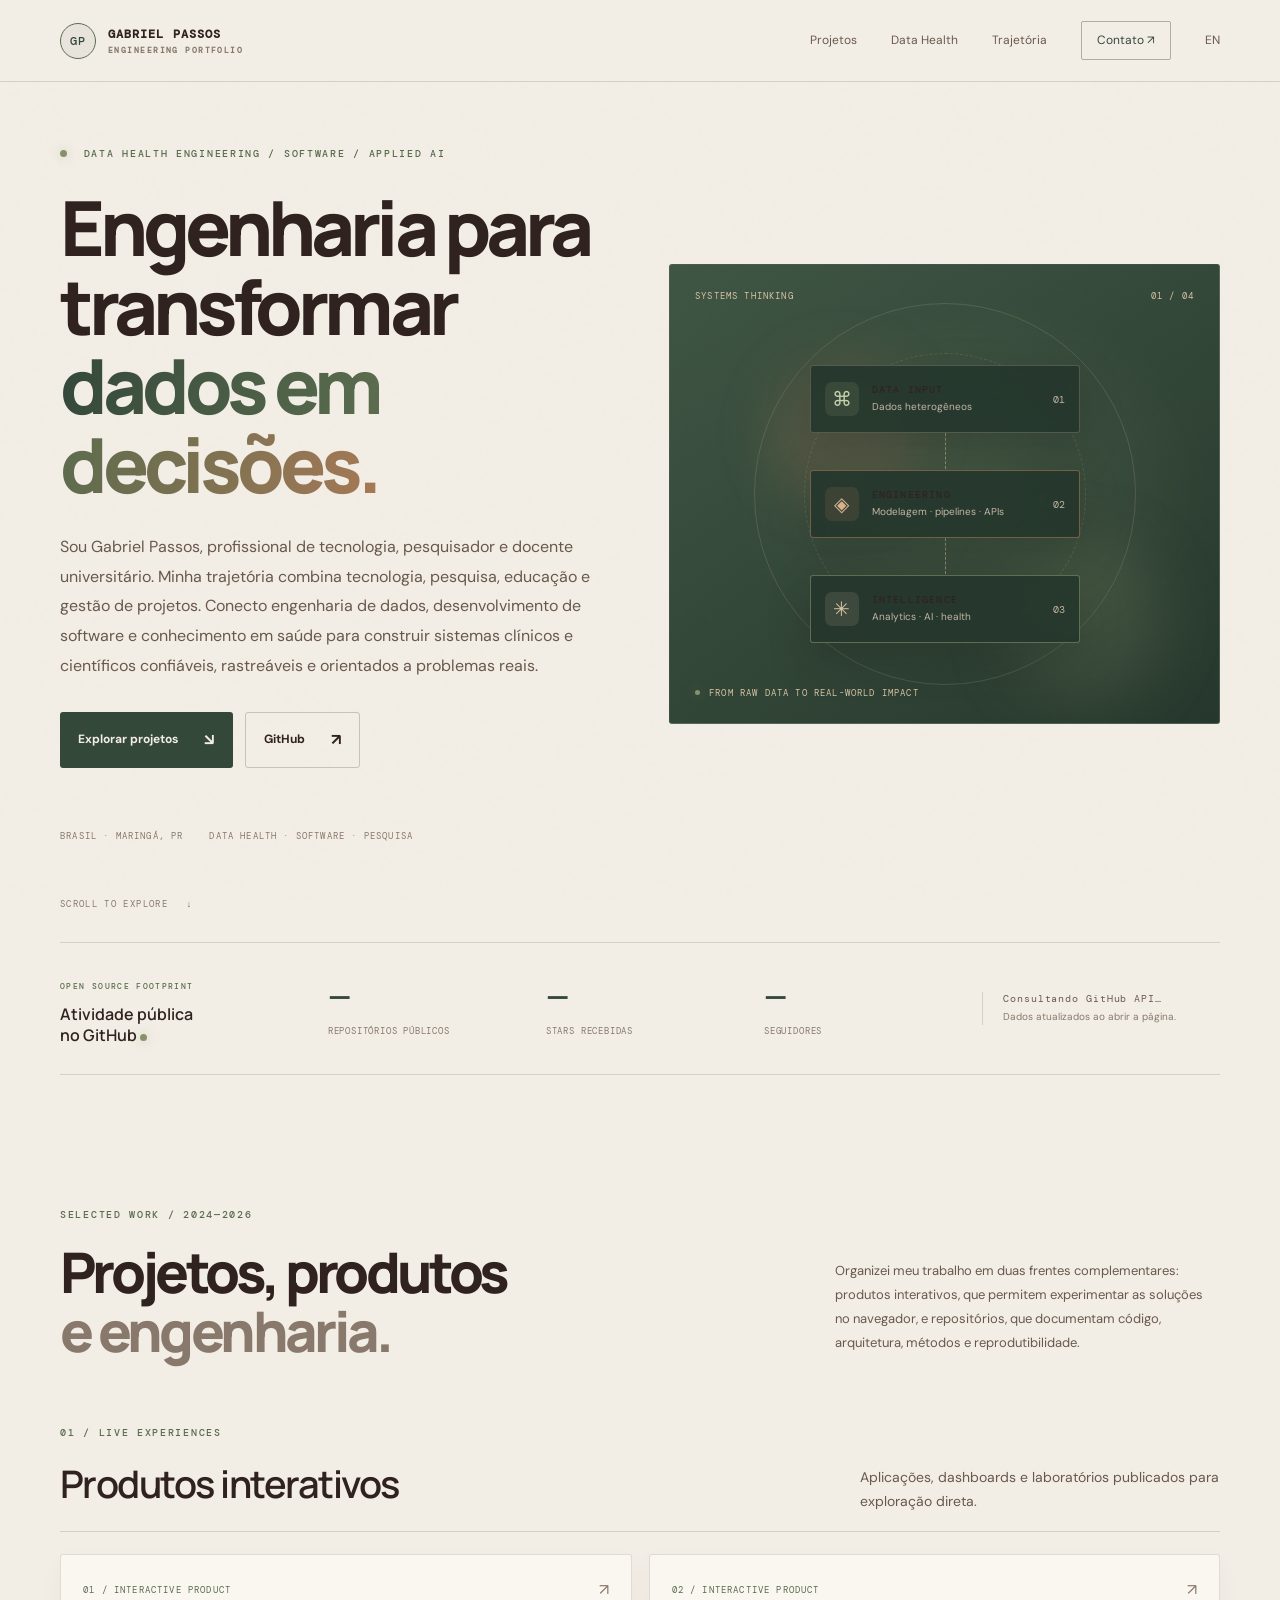
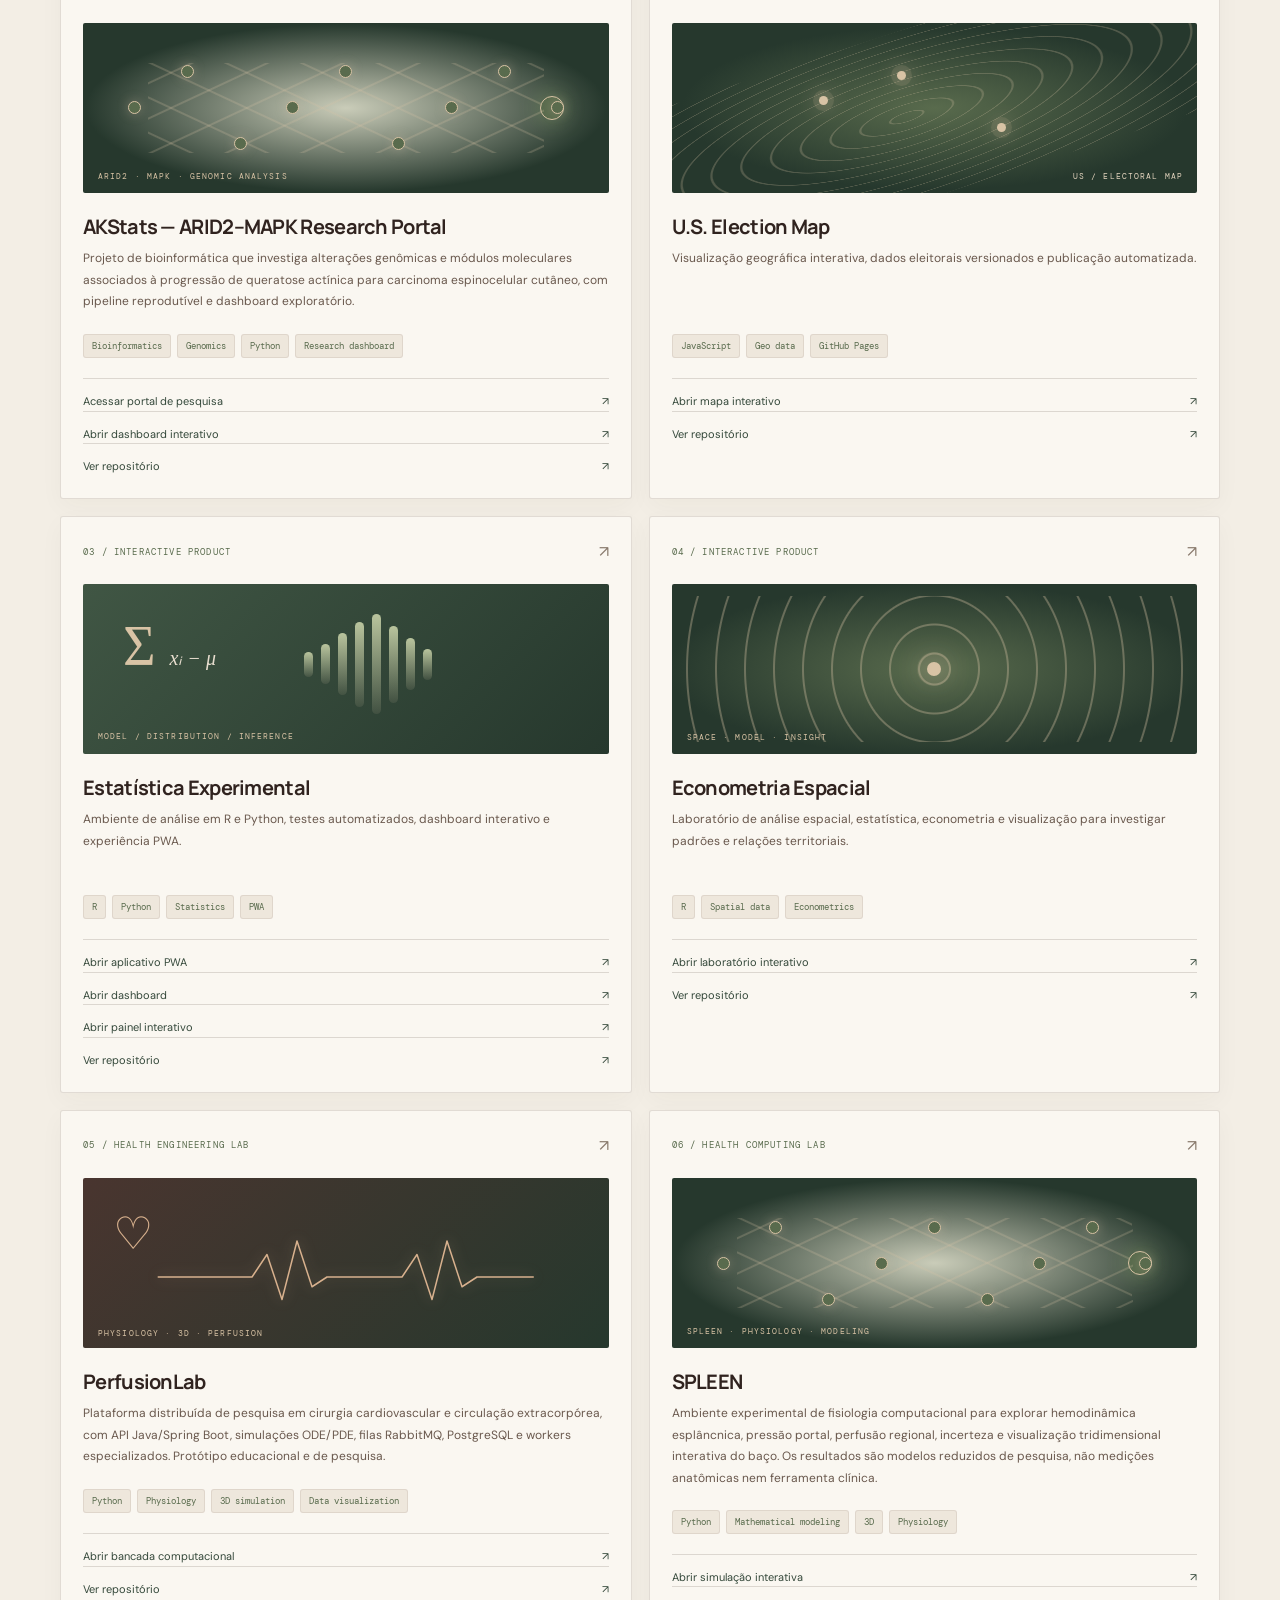
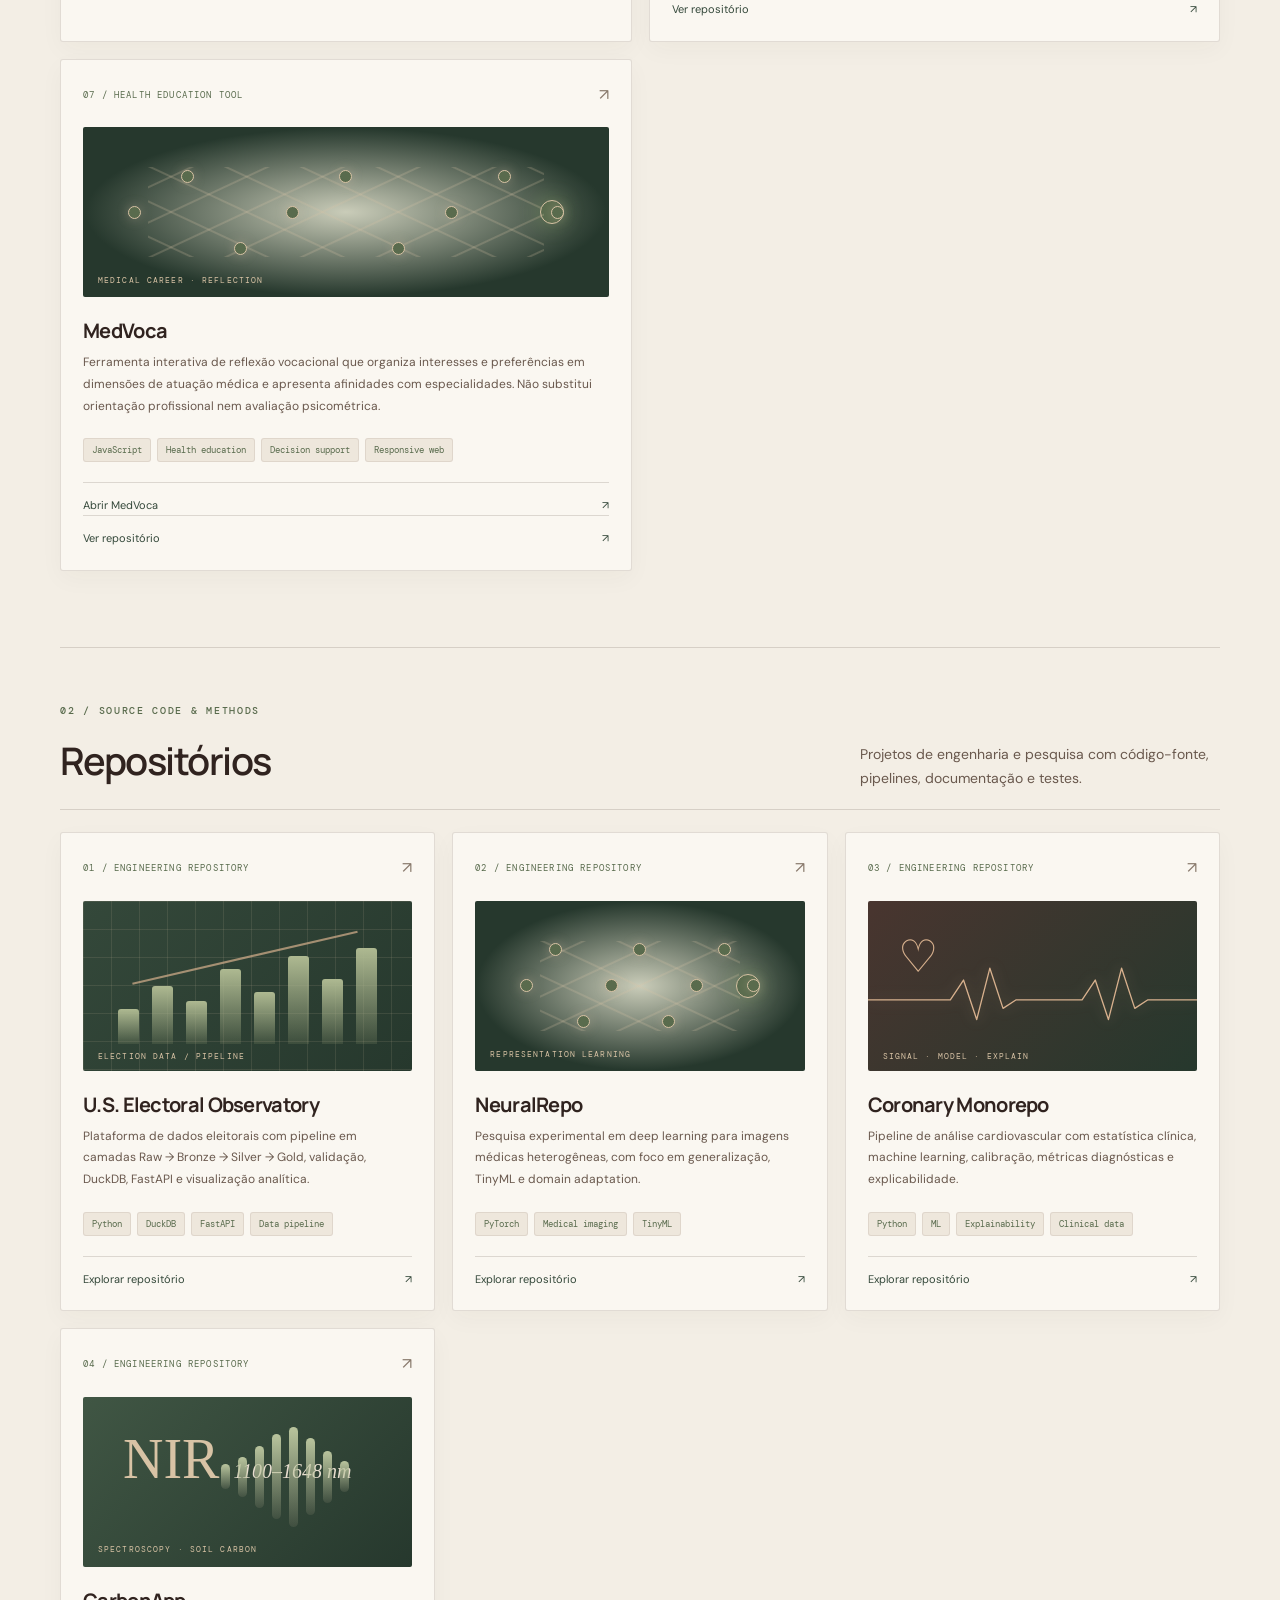
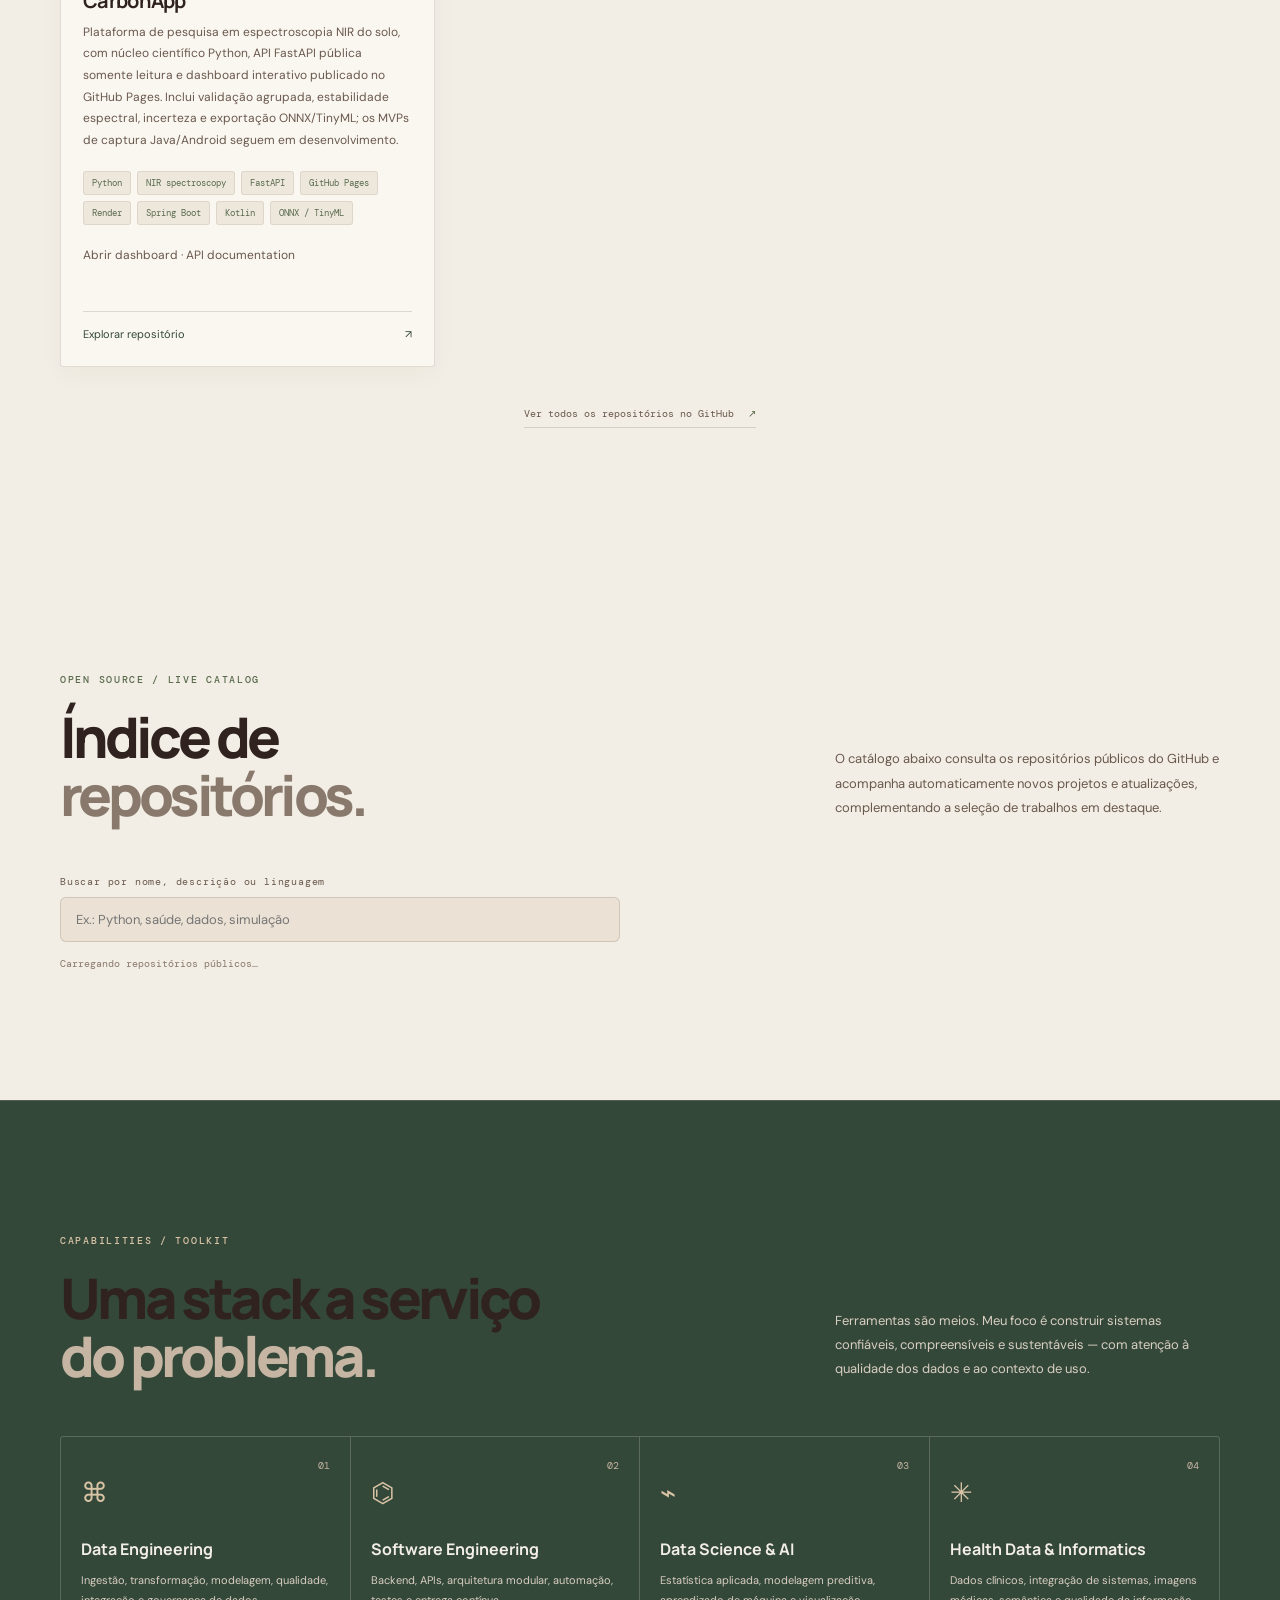
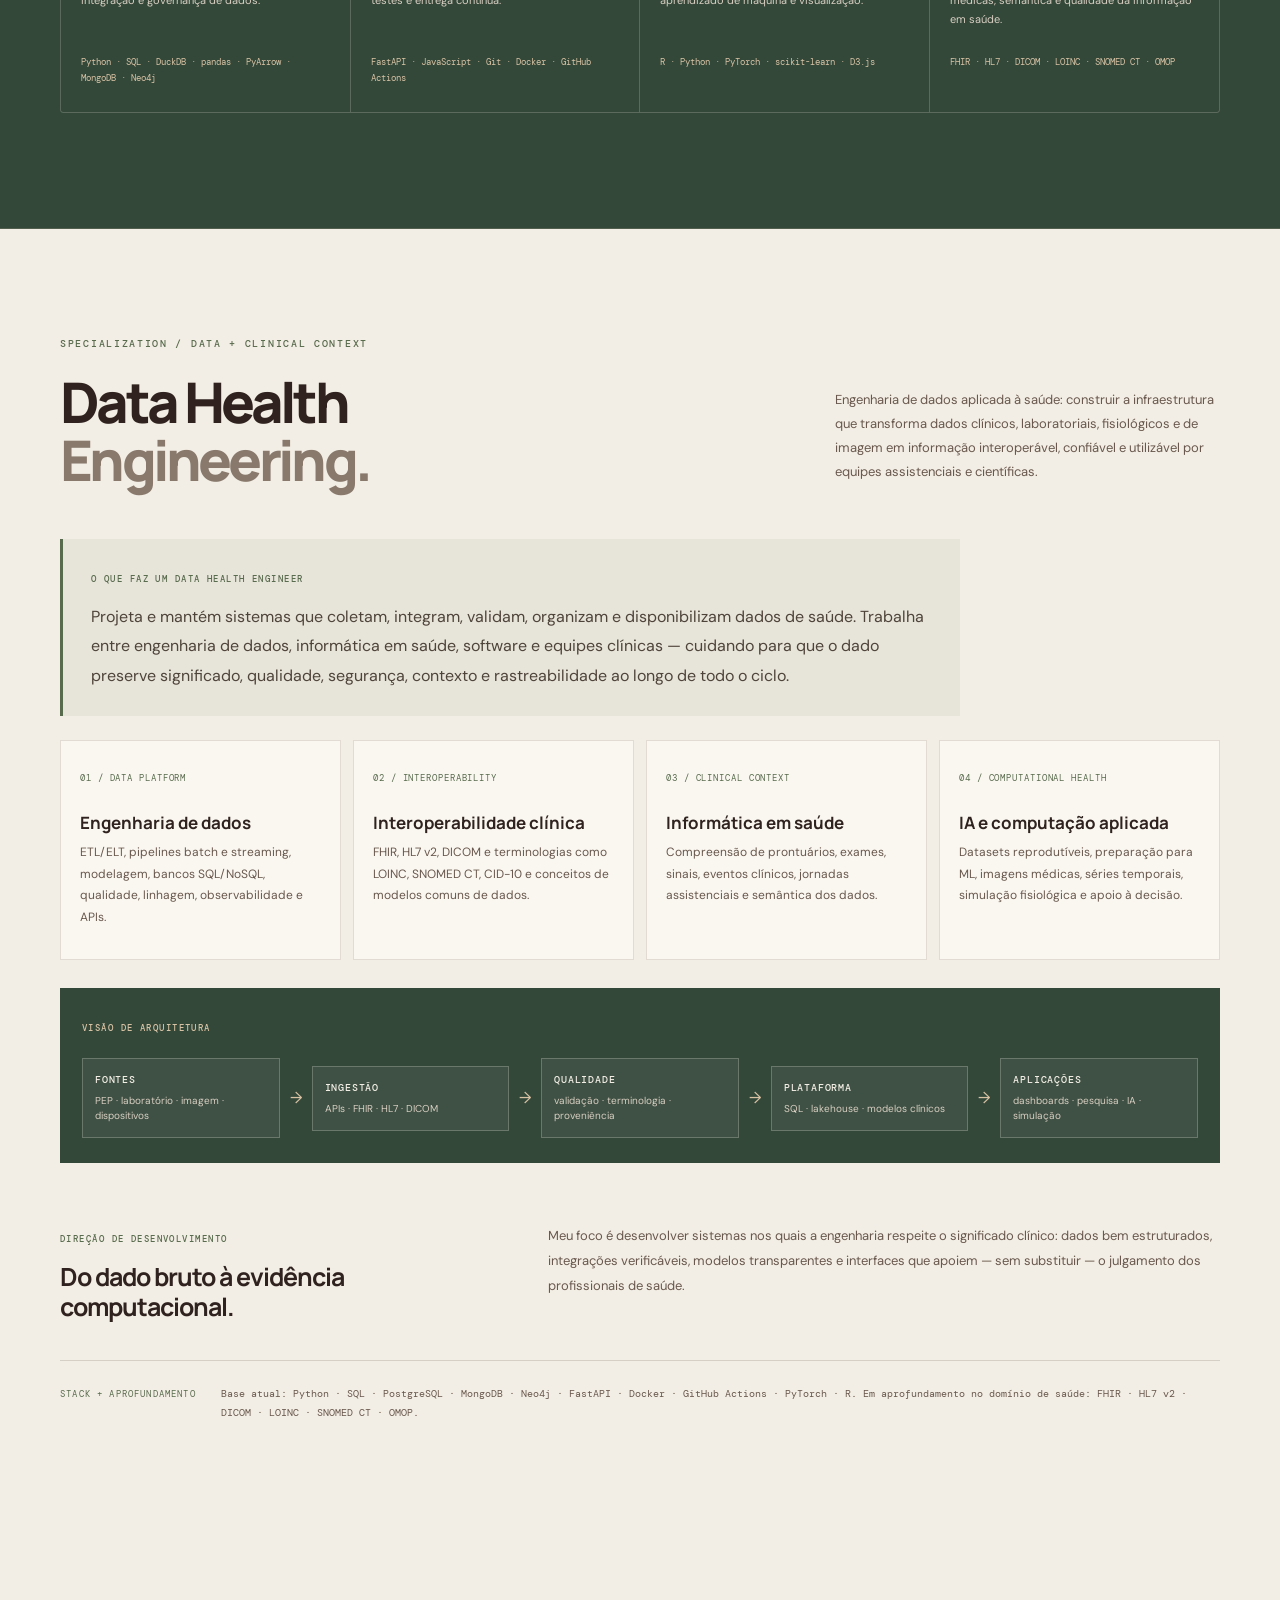
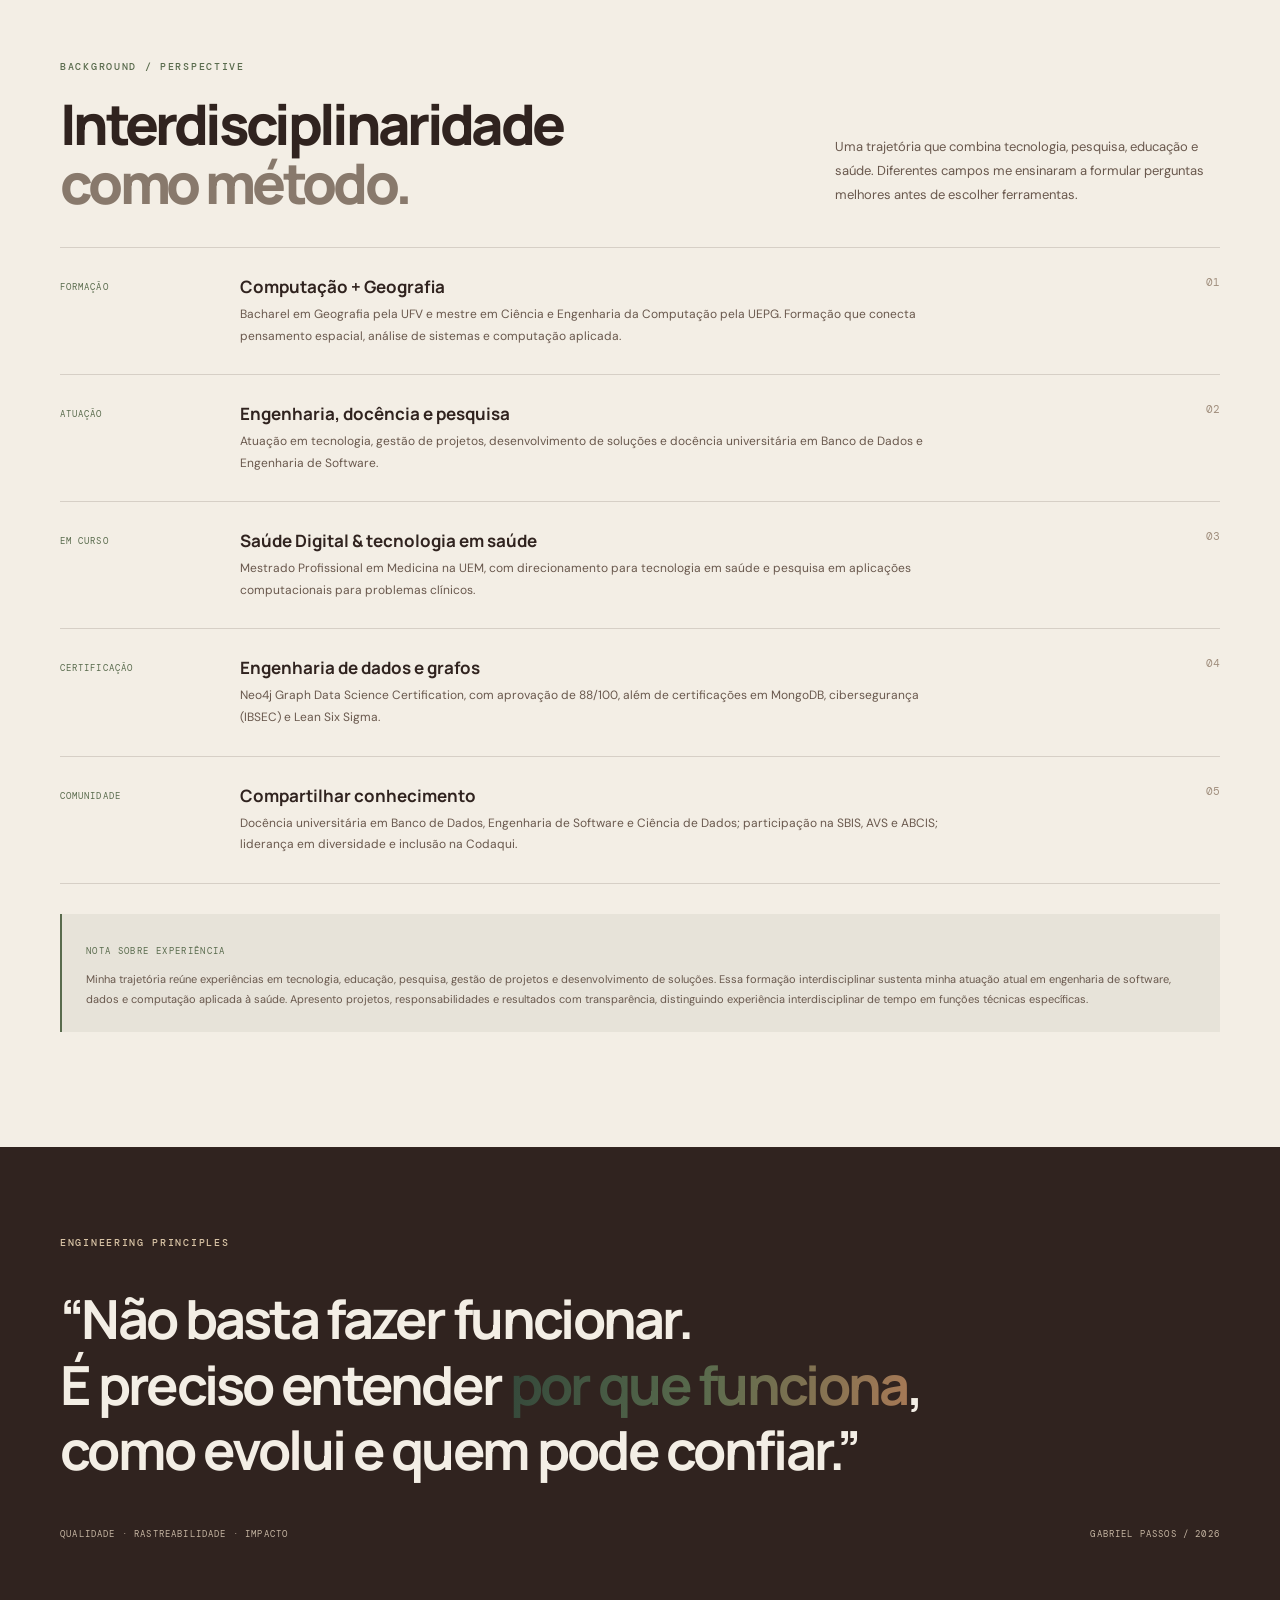
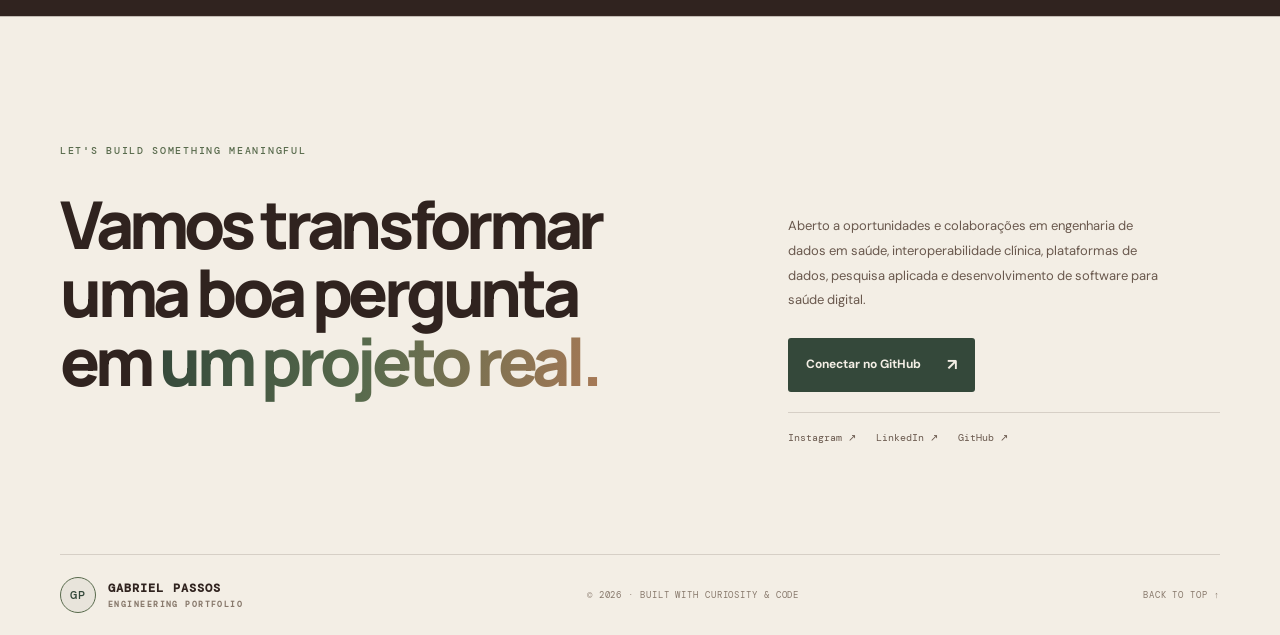
==== portfolio/index.html @ eb18fb34 "Normalize literal newline escapes in profile and portfolio" ====
<!doctype html>
<html lang="pt-BR">
<head>
  <meta charset="utf-8">
  <meta name="viewport" content="width=device-width, initial-scale=1">
  <meta name="theme-color" content="#f3eee5">
  <meta name="description" content="Gabriel Passos — Data Health Engineer. Engenharia de dados, software e computação aplicada à saúde.">
  <meta property="og:title" content="Gabriel Passos — Data Health Engineer">
  <meta property="og:description" content="Engenharia de dados clínicos, interoperabilidade, software e computação aplicada à saúde.">
  <meta property="og:type" content="website">
  <link rel="canonical" href="https://iamdatagabs.github.io/iamdatagabs/portfolio/">
  <link rel="alternate" hreflang="pt-BR" href="./">
  <link rel="alternate" hreflang="en" href="en/">
  <title>Gabriel Passos — Data Health Engineer</title>
  <link rel="preconnect" href="https://fonts.googleapis.com">
  <link rel="preconnect" href="https://fonts.gstatic.com" crossorigin>
  <link href="https://fonts.googleapis.com/css2?family=DM+Mono:wght@400;500&family=DM+Sans:wght@400;500;600;700&family=Manrope:wght@400;500;600;700;800&display=swap" rel="stylesheet">
  <link rel="stylesheet" href="styles.css">
  <script defer src="app.js"></script>
</head>
<body>
  <div class="noise"></div>
  <header class="topbar">
    <a class="wordmark" href="#home" aria-label="Gabriel Passos, início"><span class="mark">GP</span><span>GABRIEL PASSOS<span class="wordmark-sub">ENGINEERING PORTFOLIO</span></span></a>
    <nav aria-label="Navegação principal">
      <a href="#work">Projetos</a><a href="#health">Data Health</a><a href="#trajectory">Trajetória</a><a href="#contact" class="nav-cta">Contato ↗</a><a href="en/" lang="en" aria-label="English version">EN</a>
    </nav>
  </header>

  <main id="home">
    <section class="hero section-wrap">
      <div class="hero-copy">
        <div class="eyebrow"><span class="pulse"></span> DATA HEALTH ENGINEERING / SOFTWARE / APPLIED AI</div>
        <h1>Engenharia para<br>transformar <span class="gradient-text">dados em<br>decisões.</span></h1>
        <p class="hero-lead">Sou Gabriel Passos, profissional de tecnologia, pesquisador e docente universitário. Minha trajetória combina tecnologia, pesquisa, educação e gestão de projetos. Conecto engenharia de dados, desenvolvimento de software e conhecimento em saúde para construir sistemas clínicos e científicos confiáveis, rastreáveis e orientados a problemas reais.</p>
        <div class="hero-actions">
          <a class="button button-primary" href="#work">Explorar projetos <span>↘</span></a>
          <a class="button button-ghost" href="https://github.com/iamdatagabs" target="_blank" rel="noreferrer">GitHub <span>↗</span></a>
        </div>
        <div class="hero-meta"><span>BRASIL · MARINGÁ, PR</span><span>DATA HEALTH · SOFTWARE · PESQUISA</span></div>
      </div>
      <div class="hero-visual" aria-label="Diagrama conceitual de fluxo de dados">
        <div class="orb orb-one"></div><div class="orb orb-two"></div>
        <div class="visual-label">SYSTEMS THINKING <span>01 / 04</span></div>
        <div class="flow-card flow-source"><span class="flow-icon">⌘</span><div><b>DATA INPUT</b><small>Dados heterogêneos</small></div><i>01</i></div>
        <div class="flow-line line-a"></div>
        <div class="flow-card flow-engine"><span class="flow-icon">◈</span><div><b>ENGINEERING</b><small>Modelagem · pipelines · APIs</small></div><i>02</i></div>
        <div class="flow-line line-b"></div>
        <div class="flow-card flow-output"><span class="flow-icon">✳</span><div><b>INTELLIGENCE</b><small>Analytics · AI · health</small></div><i>03</i></div>
        <div class="visual-foot"><span class="tiny-dot"></span> FROM RAW DATA TO REAL-WORLD IMPACT</div>
      </div>
      <div class="scroll-cue">SCROLL TO EXPLORE <span>↓</span></div>
    </section>

    <section class="metrics section-wrap" aria-label="Indicadores públicos do GitHub">
      <div class="metric-intro"><span class="eyebrow">OPEN SOURCE FOOTPRINT</span><p>Atividade pública<br>no GitHub <span class="live-dot"></span></p></div>
      <div class="metric"><strong id="repo-count">—</strong><span>REPOSITÓRIOS PÚBLICOS</span></div>
      <div class="metric"><strong id="star-count">—</strong><span>STARS RECEBIDAS</span></div>
      <div class="metric"><strong id="follower-count">—</strong><span>SEGUIDORES</span></div>
      <div class="metric metric-note"><span id="api-status">Consultando GitHub API…</span><small>Dados atualizados ao abrir a página.</small></div>
    </section>

    <section id="work" class="section-wrap section-block">
      <div class="section-heading"><div><span class="eyebrow">SELECTED WORK / 2024—2026</span><h2>Projetos, produtos<br><span class="muted">e engenharia.</span></h2></div><p>Organizei meu trabalho em duas frentes complementares: produtos interativos, que permitem experimentar as soluções no navegador, e repositórios, que documentam código, arquitetura, métodos e reprodutibilidade.</p></div>

      <div class="work-subsection">
        <div class="work-subheading"><div><span class="eyebrow">01 / LIVE EXPERIENCES</span><h3>Produtos interativos</h3></div><p>Aplicações, dashboards e laboratórios publicados para exploração direta.</p></div>
        <div class="project-grid">
          <article class="project-card project-featured" data-category="health research data">
          <div class="project-top"><span class="project-type">01 / INTERACTIVE PRODUCT</span><span class="project-arrow">↗</span></div>
          <div class="project-art art-neural"><div class="neural-net"><i></i><i></i><i></i><i></i><i></i><i></i><i></i><i></i><i></i><b></b></div><span class="neural-caption">ARID2 · MAPK · GENOMIC ANALYSIS</span></div>
          <h3>AKStats — ARID2–MAPK Research Portal</h3><p>Projeto de bioinformática que investiga alterações genômicas e módulos moleculares associados à progressão de queratose actínica para carcinoma espinocelular cutâneo, com pipeline reprodutível e dashboard exploratório.</p>
          <div class="tags"><span>Bioinformatics</span><span>Genomics</span><span>Python</span><span>Research dashboard</span></div>
          <a class="project-link" href="https://iamdatagabs.github.io/akstats/" target="_blank" rel="noreferrer">Acessar portal de pesquisa <b>↗</b></a>
          <a class="project-link" href="https://iamdatagabs.github.io/akstats/dashboard.html" target="_blank" rel="noreferrer">Abrir dashboard interativo <b>↗</b></a><a class="project-link" href="https://github.com/iamdatagabs/akstats" target="_blank" rel="noreferrer">Ver repositório <b>↗</b></a>
        </article>
          <article class="project-card" data-category="software data">
          <div class="project-top"><span class="project-type">02 / INTERACTIVE PRODUCT</span><span class="project-arrow">↗</span></div>
          <div class="project-art art-map"><div class="map-contours"></div><div class="map-pin pin-a"></div><div class="map-pin pin-b"></div><div class="map-pin pin-c"></div><span class="map-label">US / ELECTORAL MAP</span></div>
          <h3>U.S. Election Map</h3><p>Visualização geográfica interativa, dados eleitorais versionados e publicação automatizada.</p>
          <div class="tags"><span>JavaScript</span><span>Geo data</span><span>GitHub Pages</span></div>
          <a class="project-link" href="https://iamdatagabs.github.io/us-election-map/" target="_blank" rel="noreferrer">Abrir mapa interativo <b>↗</b></a><a class="project-link" href="https://github.com/iamdatagabs/us-election-map" target="_blank" rel="noreferrer">Ver repositório <b>↗</b></a>
        </article>
          <article class="project-card" data-category="research data">
          <div class="project-top"><span class="project-type">03 / INTERACTIVE PRODUCT</span><span class="project-arrow">↗</span></div>
          <div class="project-art art-stat"><div class="stat-equation">Σ <small>xᵢ − μ</small></div><div class="stat-plot"><span></span><span></span><span></span><span></span><span></span><span></span><span></span><span></span></div><div class="stat-axis">MODEL / DISTRIBUTION / INFERENCE</div></div>
          <h3>Estatística Experimental</h3><p>Ambiente de análise em R e Python, testes automatizados, dashboard interativo e experiência PWA.</p>
          <div class="tags"><span>R</span><span>Python</span><span>Statistics</span><span>PWA</span></div>
          <a class="project-link" href="https://iamdatagabs.github.io/EstatisticaExperimentalUEPG/app/" target="_blank" rel="noreferrer">Abrir aplicativo PWA <b>↗</b></a><a class="project-link" href="https://iamdatagabs.github.io/EstatisticaExperimentalUEPG/" target="_blank" rel="noreferrer">Abrir dashboard <b>↗</b></a><a class="project-link" href="https://iamdatagabs.github.io/EstatisticaExperimentalUEPG/painel.html" target="_blank" rel="noreferrer">Abrir painel interativo <b>↗</b></a><a class="project-link" href="https://github.com/iamdatagabs/EstatisticaExperimentalUEPG" target="_blank" rel="noreferrer">Ver repositório <b>↗</b></a>
        </article>
          <article class="project-card" data-category="research data">
          <div class="project-top"><span class="project-type">04 / INTERACTIVE PRODUCT</span><span class="project-arrow">↗</span></div>
          <div class="project-art art-spatial"><div class="spatial-rings"></div><div class="spatial-node"></div><span class="spatial-caption">SPACE · MODEL · INSIGHT</span></div>
          <h3>Econometria Espacial</h3><p>Laboratório de análise espacial, estatística, econometria e visualização para investigar padrões e relações territoriais.</p>
          <div class="tags"><span>R</span><span>Spatial data</span><span>Econometrics</span></div>
          <a class="project-link" href="https://iamdatagabs.github.io/econometria_espacial/" target="_blank" rel="noreferrer">Abrir laboratório interativo <b>↗</b></a><a class="project-link" href="https://github.com/iamdatagabs/econometria_espacial" target="_blank" rel="noreferrer">Ver repositório <b>↗</b></a>
        </article>
        
          <article class="project-card" data-category="health software research">
          <div class="project-top"><span class="project-type">05 / HEALTH ENGINEERING LAB</span><span class="project-arrow">↗</span></div>
          <div class="project-art art-heart"><div class="heart-pulse">♡</div><svg viewBox="0 0 500 100" role="img" aria-label="Traçado ilustrativo de sinal"><path d="M0 52 H100 L125 52 L145 22 L165 82 L185 4 L205 65 L225 52 H300 L325 52 L345 22 L365 82 L385 4 L405 65 L425 52 H500"/></svg><span class="heart-caption">PHYSIOLOGY · 3D · PERFUSION</span></div>
          <h3>PerfusionLab</h3><p>Plataforma distribuída de pesquisa em cirurgia cardiovascular e circulação extracorpórea, com API Java/Spring Boot, simulações ODE/PDE, filas RabbitMQ, PostgreSQL e workers especializados. Protótipo educacional e de pesquisa.</p>
          <div class="tags"><span>Python</span><span>Physiology</span><span>3D simulation</span><span>Data visualization</span></div>
          <a class="project-link" href="https://iamdatagabs.github.io/perfusion_lab/frontend/workbench.html" target="_blank" rel="noreferrer">Abrir bancada computacional <b>↗</b></a><a class="project-link" href="https://github.com/iamdatagabs/perfusion_lab" target="_blank" rel="noreferrer">Ver repositório <b>↗</b></a>
        </article>
          <article class="project-card" data-category="health research software">
          <div class="project-top"><span class="project-type">06 / HEALTH COMPUTING LAB</span><span class="project-arrow">↗</span></div>
          <div class="project-art art-neural"><div class="neural-net"><i></i><i></i><i></i><i></i><i></i><i></i><i></i><i></i><i></i><b></b></div><span class="neural-caption">SPLEEN · PHYSIOLOGY · MODELING</span></div>
          <h3>SPLEEN</h3><p>Ambiente experimental de fisiologia computacional para explorar hemodinâmica esplâncnica, pressão portal, perfusão regional, incerteza e visualização tridimensional interativa do baço. Os resultados são modelos reduzidos de pesquisa, não medições anatômicas nem ferramenta clínica.</p>
          <div class="tags"><span>Python</span><span>Mathematical modeling</span><span>3D</span><span>Physiology</span></div>
          <a class="project-link" href="https://iamdatagabs.github.io/spleen/" target="_blank" rel="noreferrer">Abrir simulação interativa <b>↗</b></a><a class="project-link" href="https://github.com/iamdatagabs/spleen" target="_blank" rel="noreferrer">Ver repositório <b>↗</b></a>
        </article>
          <article class="project-card" data-category="health software research">
          <div class="project-top"><span class="project-type">07 / HEALTH EDUCATION TOOL</span><span class="project-arrow">↗</span></div>
          <div class="project-art art-neural"><div class="neural-net"><i></i><i></i><i></i><i></i><i></i><i></i><i></i><i></i><i></i><b></b></div><span class="neural-caption">MEDICAL CAREER · REFLECTION</span></div>
          <h3>MedVoca</h3><p>Ferramenta interativa de reflexão vocacional que organiza interesses e preferências em dimensões de atuação médica e apresenta afinidades com especialidades. Não substitui orientação profissional nem avaliação psicométrica.</p>
          <div class="tags"><span>JavaScript</span><span>Health education</span><span>Decision support</span><span>Responsive web</span></div>
          <a class="project-link" href="https://iamdatagabs.github.io/teste_med/" target="_blank" rel="noreferrer">Abrir MedVoca <b>↗</b></a><a class="project-link" href="https://github.com/iamdatagabs/teste_med" target="_blank" rel="noreferrer">Ver repositório <b>↗</b></a>
        </article>
  </div>
      </div>

      <div class="work-subsection repositories-subsection">
        <div class="work-subheading"><div><span class="eyebrow">02 / SOURCE CODE & METHODS</span><h3>Repositórios</h3></div><p>Projetos de engenharia e pesquisa com código-fonte, pipelines, documentação e testes.</p></div>
        <div class="project-grid">
          <article class="project-card project-featured" data-category="data software">
          <div class="project-top"><span class="project-type">01 / ENGINEERING REPOSITORY</span><span class="project-arrow">↗</span></div>
          <div class="project-art art-election"><div class="chart-grid"></div><div class="chart-bars"><i></i><i></i><i></i><i></i><i></i><i></i><i></i><i></i></div><div class="chart-caption">ELECTION DATA / PIPELINE</div><div class="chart-line"></div></div>
          <h3>U.S. Electoral Observatory</h3><p>Plataforma de dados eleitorais com pipeline em camadas Raw → Bronze → Silver → Gold, validação, DuckDB, FastAPI e visualização analítica.</p>
          <div class="tags"><span>Python</span><span>DuckDB</span><span>FastAPI</span><span>Data pipeline</span></div>
          <a class="project-link" href="https://github.com/iamdatagabs/voting_project" target="_blank" rel="noreferrer">Explorar repositório <b>↗</b></a>
        </article>
          <article class="project-card" data-category="health research">
          <div class="project-top"><span class="project-type">02 / ENGINEERING REPOSITORY</span><span class="project-arrow">↗</span></div>
          <div class="project-art art-neural"><div class="neural-net"><i></i><i></i><i></i><i></i><i></i><i></i><i></i><i></i><i></i><b></b></div><span class="neural-caption">REPRESENTATION LEARNING</span></div>
          <h3>NeuralRepo</h3><p>Pesquisa experimental em deep learning para imagens médicas heterogêneas, com foco em generalização, TinyML e domain adaptation.</p>
          <div class="tags"><span>PyTorch</span><span>Medical imaging</span><span>TinyML</span></div>
          <a class="project-link" href="https://github.com/iamdatagabs/neuralrepo" target="_blank" rel="noreferrer">Explorar repositório <b>↗</b></a>
        </article>
          <article class="project-card" data-category="health data research">
          <div class="project-top"><span class="project-type">03 / ENGINEERING REPOSITORY</span><span class="project-arrow">↗</span></div>
          <div class="project-art art-heart"><div class="heart-pulse">♡</div><svg viewBox="0 0 500 100" role="img" aria-label="Traçado ilustrativo de sinal"><path d="M0 52 H100 L125 52 L145 22 L165 82 L185 4 L205 65 L225 52 H300 L325 52 L345 22 L365 82 L385 4 L405 65 L425 52 H500"/></svg><span class="heart-caption">SIGNAL · MODEL · EXPLAIN</span></div>
          <h3>Coronary Monorepo</h3><p>Pipeline de análise cardiovascular com estatística clínica, machine learning, calibração, métricas diagnósticas e explicabilidade.</p>
          <div class="tags"><span>Python</span><span>ML</span><span>Explainability</span><span>Clinical data</span></div>
          <a class="project-link" href="https://github.com/iamdatagabs/coronary_monorepo" target="_blank" rel="noreferrer">Explorar repositório <b>↗</b></a>
        </article>
          <article class="project-card" data-category="data research software">
          <div class="project-top"><span class="project-type">04 / ENGINEERING REPOSITORY</span><span class="project-arrow">↗</span></div>
          <div class="project-art art-stat"><div class="stat-equation">NIR <small>1100–1648 nm</small></div><div class="stat-plot"><span></span><span></span><span></span><span></span><span></span><span></span><span></span><span></span></div><div class="stat-axis">SPECTROSCOPY · SOIL CARBON</div></div>
          <h3>CarbonApp</h3><p>Plataforma de pesquisa em espectroscopia NIR do solo, com núcleo científico Python, API FastAPI pública somente leitura e dashboard interativo publicado no GitHub Pages. Inclui validação agrupada, estabilidade espectral, incerteza e exportação ONNX/TinyML; os MVPs de captura Java/Android seguem em desenvolvimento.</p>
          <div class="tags"><span>Python</span><span>NIR spectroscopy</span><span>FastAPI</span><span>GitHub Pages</span><span>Render</span><span>Spring Boot</span><span>Kotlin</span><span>ONNX / TinyML</span></div>
          <p><a href="https://iamdatagabs.github.io/carbonapp/">Abrir dashboard</a> · <a href="https://carbonapp-research-api.onrender.com/docs">API documentation</a></p>
          <a class="project-link" href="https://github.com/iamdatagabs/carbonapp" target="_blank" rel="noreferrer">Explorar repositório <b>↗</b></a>
        </article>
        </div>
        <div class="all-repos"><a href="https://github.com/iamdatagabs?tab=repositories" target="_blank" rel="noreferrer">Ver todos os repositórios no GitHub <span>↗</span></a></div>
      </div>
    </section>

    <section id="repository-index" class="section-wrap section-block repository-index">
      <div class="section-heading"><div><span class="eyebrow">OPEN SOURCE / LIVE CATALOG</span><h2>Índice de<br><span class="muted">repositórios.</span></h2></div><p>O catálogo abaixo consulta os repositórios públicos do GitHub e acompanha automaticamente novos projetos e atualizações, complementando a seleção de trabalhos em destaque.</p></div>
      <label class="repository-search" for="repository-search">Buscar por nome, descrição ou linguagem</label>
      <input id="repository-search" type="search" placeholder="Ex.: Python, saúde, dados, simulação" autocomplete="off">
      <p id="repository-status" class="repository-status" aria-live="polite">Carregando repositórios públicos…</p>
      <div id="repository-catalog" class="repository-catalog"></div>
      <noscript><p>Ative JavaScript ou <a href="https://github.com/iamdatagabs?tab=repositories">consulte todos os repositórios no GitHub</a>.</p></noscript>
    </section>

    <section id="expertise" class="expertise-band">
      <div class="section-wrap section-block">
        <div class="section-heading"><div><span class="eyebrow">CAPABILITIES / TOOLKIT</span><h2>Uma stack a serviço<br><span class="muted">do problema.</span></h2></div><p>Ferramentas são meios. Meu foco é construir sistemas confiáveis, compreensíveis e sustentáveis — com atenção à qualidade dos dados e ao contexto de uso.</p></div>
        <div class="expertise-grid">
          <div class="expertise-item"><span class="expertise-number">01</span><div class="expertise-icon">⌘</div><h3>Data Engineering</h3><p>Ingestão, transformação, modelagem, qualidade, integração e governança de dados.</p><div class="stack-list">Python · SQL · DuckDB · pandas · PyArrow · MongoDB · Neo4j</div></div>
          <div class="expertise-item"><span class="expertise-number">02</span><div class="expertise-icon">⌬</div><h3>Software Engineering</h3><p>Backend, APIs, arquitetura modular, automação, testes e entrega contínua.</p><div class="stack-list">FastAPI · JavaScript · Git · Docker · GitHub Actions</div></div>
          <div class="expertise-item"><span class="expertise-number">03</span><div class="expertise-icon">⌁</div><h3>Data Science & AI</h3><p>Estatística aplicada, modelagem preditiva, aprendizado de máquina e visualização.</p><div class="stack-list">R · Python · PyTorch · scikit-learn · D3.js</div></div>
          <div class="expertise-item"><span class="expertise-number">04</span><div class="expertise-icon">✳</div><h3>Health Data & Informatics</h3><p>Dados clínicos, integração de sistemas, imagens médicas, semântica e qualidade da informação em saúde.</p><div class="stack-list">FHIR · HL7 · DICOM · LOINC · SNOMED CT · OMOP</div></div>
        </div>
      </div>
    </section>


    <section id="health" class="health-engineering section-wrap section-block">
      <div class="section-heading"><div><span class="eyebrow">SPECIALIZATION / DATA + CLINICAL CONTEXT</span><h2>Data Health<br><span class="muted">Engineering.</span></h2></div><p>Engenharia de dados aplicada à saúde: construir a infraestrutura que transforma dados clínicos, laboratoriais, fisiológicos e de imagem em informação interoperável, confiável e utilizável por equipes assistenciais e científicas.</p></div>
      <div class="health-intro">
        <span class="health-kicker">O QUE FAZ UM DATA HEALTH ENGINEER</span>
        <p>Projeta e mantém sistemas que coletam, integram, validam, organizam e disponibilizam dados de saúde. Trabalha entre engenharia de dados, informática em saúde, software e equipes clínicas — cuidando para que o dado preserve significado, qualidade, segurança, contexto e rastreabilidade ao longo de todo o ciclo.</p>
      </div>
      <div class="health-pillars">
        <article><span>01 / DATA PLATFORM</span><h3>Engenharia de dados</h3><p>ETL/ELT, pipelines batch e streaming, modelagem, bancos SQL/NoSQL, qualidade, linhagem, observabilidade e APIs.</p></article>
        <article><span>02 / INTEROPERABILITY</span><h3>Interoperabilidade clínica</h3><p>FHIR, HL7 v2, DICOM e terminologias como LOINC, SNOMED CT, CID-10 e conceitos de modelos comuns de dados.</p></article>
        <article><span>03 / CLINICAL CONTEXT</span><h3>Informática em saúde</h3><p>Compreensão de prontuários, exames, sinais, eventos clínicos, jornadas assistenciais e semântica dos dados.</p></article>
        <article><span>04 / COMPUTATIONAL HEALTH</span><h3>IA e computação aplicada</h3><p>Datasets reprodutíveis, preparação para ML, imagens médicas, séries temporais, simulação fisiológica e apoio à decisão.</p></article>
      </div>
      <div class="health-architecture">
        <span class="health-kicker">VISÃO DE ARQUITETURA</span>
        <div class="architecture-flow">
          <div><b>FONTES</b><small>PEP · laboratório · imagem · dispositivos</small></div><i>→</i>
          <div><b>INGESTÃO</b><small>APIs · FHIR · HL7 · DICOM</small></div><i>→</i>
          <div><b>QUALIDADE</b><small>validação · terminologia · proveniência</small></div><i>→</i>
          <div><b>PLATAFORMA</b><small>SQL · lakehouse · modelos clínicos</small></div><i>→</i>
          <div><b>APLICAÇÕES</b><small>dashboards · pesquisa · IA · simulação</small></div>
        </div>
      </div>
      <div class="health-focus">
        <div><span class="health-kicker">DIREÇÃO DE DESENVOLVIMENTO</span><h3>Do dado bruto à evidência computacional.</h3></div>
        <p>Meu foco é desenvolver sistemas nos quais a engenharia respeite o significado clínico: dados bem estruturados, integrações verificáveis, modelos transparentes e interfaces que apoiem — sem substituir — o julgamento dos profissionais de saúde.</p>
      </div>
      <div class="health-skills"><span>STACK + APROFUNDAMENTO</span><p>Base atual: Python · SQL · PostgreSQL · MongoDB · Neo4j · FastAPI · Docker · GitHub Actions · PyTorch · R. Em aprofundamento no domínio de saúde: FHIR · HL7 v2 · DICOM · LOINC · SNOMED CT · OMOP.</p></div>
    </section>

    <section id="trajectory" class="section-wrap section-block trajectory">
      <div class="section-heading"><div><span class="eyebrow">BACKGROUND / PERSPECTIVE</span><h2>Interdisciplinaridade<br><span class="muted">como método.</span></h2></div><p>Uma trajetória que combina tecnologia, pesquisa, educação e saúde. Diferentes campos me ensinaram a formular perguntas melhores antes de escolher ferramentas.</p></div>
      <div class="timeline">
        <div class="timeline-row"><span class="timeline-date">FORMAÇÃO</span><div><h3>Computação + Geografia</h3><p>Bacharel em Geografia pela UFV e mestre em Ciência e Engenharia da Computação pela UEPG. Formação que conecta pensamento espacial, análise de sistemas e computação aplicada.</p></div><span class="timeline-index">01</span></div>
        <div class="timeline-row"><span class="timeline-date">ATUAÇÃO</span><div><h3>Engenharia, docência e pesquisa</h3><p>Atuação em tecnologia, gestão de projetos, desenvolvimento de soluções e docência universitária em Banco de Dados e Engenharia de Software.</p></div><span class="timeline-index">02</span></div>
        <div class="timeline-row"><span class="timeline-date">EM CURSO</span><div><h3>Saúde Digital & tecnologia em saúde</h3><p>Mestrado Profissional em Medicina na UEM, com direcionamento para tecnologia em saúde e pesquisa em aplicações computacionais para problemas clínicos.</p></div><span class="timeline-index">03</span></div>
        <div class="timeline-row"><span class="timeline-date">CERTIFICAÇÃO</span><div><h3>Engenharia de dados e grafos</h3><p>Neo4j Graph Data Science Certification, com aprovação de 88/100, além de certificações em MongoDB, cibersegurança (IBSEC) e Lean Six Sigma.</p></div><span class="timeline-index">04</span></div>
        <div class="timeline-row"><span class="timeline-date">COMUNIDADE</span><div><h3>Compartilhar conhecimento</h3><p>Docência universitária em Banco de Dados, Engenharia de Software e Ciência de Dados; participação na SBIS, AVS e ABCIS; liderança em diversidade e inclusão na Codaqui.</p></div><span class="timeline-index">05</span></div>
      </div>
      <div class="positioning-note"><span>NOTA SOBRE EXPERIÊNCIA</span><p>Minha trajetória reúne experiências em tecnologia, educação, pesquisa, gestão de projetos e desenvolvimento de soluções. Essa formação interdisciplinar sustenta minha atuação atual em engenharia de software, dados e computação aplicada à saúde. Apresento projetos, responsabilidades e resultados com transparência, distinguindo experiência interdisciplinar de tempo em funções técnicas específicas.</p></div>
    </section>

    <section class="principles section-wrap">
      <span class="eyebrow">ENGINEERING PRINCIPLES</span>
      <div class="principle-quote">“Não basta fazer funcionar.<br>É preciso entender <span class="gradient-text">por que funciona</span>,<br>como evolui e quem pode confiar.”</div>
      <div class="principle-foot"><span>QUALIDADE · RASTREABILIDADE · IMPACTO</span><span>GABRIEL PASSOS / 2026</span></div>
    </section>

    <section id="contact" class="contact section-wrap">
      <div><span class="eyebrow">LET'S BUILD SOMETHING MEANINGFUL</span><h2>Vamos transformar<br>uma boa pergunta<br>em <span class="gradient-text">um projeto real.</span></h2></div>
      <div class="contact-side"><p>Aberto a oportunidades e colaborações em engenharia de dados em saúde, interoperabilidade clínica, plataformas de dados, pesquisa aplicada e desenvolvimento de software para saúde digital.</p><a class="button button-primary" href="https://github.com/iamdatagabs" target="_blank" rel="noreferrer">Conectar no GitHub <span>↗</span></a><div class="social-links"><a href="https://www.instagram.com/gabrielpasje/" target="_blank" rel="noreferrer">Instagram ↗</a><a href="https://www.linkedin.com/in/passosgabriel" target="_blank" rel="noreferrer">LinkedIn ↗</a><a href="https://github.com/iamdatagabs" target="_blank" rel="noreferrer">GitHub ↗</a></div></div>
    </section>
  </main>
  <footer class="footer section-wrap"><a class="wordmark" href="#home"><span class="mark">GP</span><span>GABRIEL PASSOS<span class="wordmark-sub">ENGINEERING PORTFOLIO</span></span></a><span>© 2026 · BUILT WITH CURIOSITY & CODE</span><a href="#home">BACK TO TOP ↑</a></footer>
</body>
</html>
---- portfolio/styles.css ----
:root{--bg:#0b1220;--panel:#101b2d;--panel2:#142239;--text:#e9f0f8;--muted:#9aabc0;--dim:#657991;--line:rgba(171,197,225,.14);--cyan:#65e4df;--blue:#6c9fff;--lime:#c8ef85;--font:'DM Sans',sans-serif;--display:'Manrope',sans-serif;--mono:'DM Mono',monospace}*{box-sizing:border-box}html{scroll-behavior:smooth;scroll-padding-top:90px}body{margin:0;background:var(--bg);color:var(--text);font-family:var(--font);line-height:1.6;overflow-x:hidden}a{color:inherit;text-decoration:none}.noise{position:fixed;inset:0;pointer-events:none;opacity:.12;z-index:5;background-image:url("data:image/svg+xml,%3Csvg viewBox='0 0 180 180' xmlns='http://www.w3.org/2000/svg'%3E%3Cfilter id='n'%3E%3CfeTurbulence type='fractalNoise' baseFrequency='.85' numOctaves='3' stitchTiles='stitch'/%3E%3C/filter%3E%3Crect width='100%25' height='100%25' filter='url(%23n)' opacity='.18'/%3E%3C/svg%3E")}.section-wrap{width:min(1160px,calc(100% - 64px));margin-inline:auto}.topbar{height:82px;display:flex;align-items:center;justify-content:space-between;padding:0 max(32px,calc((100vw - 1160px)/2));border-bottom:1px solid var(--line);position:sticky;top:0;background:rgba(11,18,32,.88);backdrop-filter:blur(18px);z-index:10}.wordmark{display:flex;gap:12px;align-items:center;font:700 12px var(--mono);letter-spacing:.09em}.mark{width:36px;height:36px;border:1px solid rgba(101,228,223,.6);color:var(--cyan);display:grid;place-items:center;font:500 12px var(--mono);border-radius:10px}.wordmark-sub{display:block;font-size:8px;color:var(--dim);letter-spacing:.18em;margin-top:3px}.topbar nav{display:flex;align-items:center;gap:34px;font-size:12px;color:var(--muted)}.topbar nav a:hover,.social-links a:hover{color:var(--cyan)}.topbar nav .nav-cta{color:var(--cyan);border:1px solid rgba(101,228,223,.35);padding:9px 15px;border-radius:5px}.hero{min-height:680px;display:grid;grid-template-columns:1.05fr .95fr;align-items:center;position:relative;padding-top:65px;padding-bottom:100px}.eyebrow{font:500 10px var(--mono);letter-spacing:.17em;color:var(--cyan)}.pulse,.live-dot,.tiny-dot{display:inline-block;width:7px;height:7px;border-radius:50%;background:var(--lime);box-shadow:0 0 14px rgba(200,239,133,.7);margin-right:9px}.hero h1,.section-heading h2,.contact h2{font:800 clamp(46px,6vw,76px)/1.04 var(--display);letter-spacing:-.065em;margin:28px 0}.gradient-text{background:linear-gradient(100deg,var(--cyan),#94b5ff 65%,var(--lime));-webkit-background-clip:text;background-clip:text;color:transparent}.hero-lead{font-size:16px;line-height:1.85;color:var(--muted);max-width:570px}.hero-actions{display:flex;gap:12px;margin-top:32px}.button{display:inline-flex;align-items:center;gap:26px;padding:14px 18px;border-radius:5px;font-size:12px;font-weight:700;transition:.2s}.button span{font-size:16px}.button-primary{background:var(--cyan);color:#07131d}.button-primary:hover{background:#a2f5ee;transform:translateY(-2px)}.button-ghost{border:1px solid var(--line);color:var(--text)}.button-ghost:hover{border-color:var(--cyan);color:var(--cyan)}.hero-meta{display:flex;gap:26px;margin-top:62px;font:9px var(--mono);letter-spacing:.13em;color:var(--dim)}.hero-visual{height:460px;position:relative;border:1px solid var(--line);border-radius:14px;background:radial-gradient(ellipse at 55% 48%,rgba(36,91,126,.25),transparent 55%),linear-gradient(145deg,rgba(20,34,57,.7),rgba(10,17,30,.5));overflow:hidden}.hero-visual:before,.hero-visual:after{content:"";position:absolute;border:1px solid rgba(101,228,223,.1);border-radius:50%;width:380px;height:380px;left:50%;top:50%;transform:translate(-50%,-50%)}.hero-visual:after{width:280px;height:280px;border-style:dashed}.orb{position:absolute;border-radius:50%;filter:blur(1px)}.orb-one{width:150px;height:150px;background:rgba(69,190,196,.1);top:20%;left:18%;filter:blur(25px)}.orb-two{width:160px;height:160px;background:rgba(108,159,255,.12);right:10%;bottom:5%;filter:blur(30px)}.visual-label,.visual-foot{position:absolute;left:25px;right:25px;display:flex;justify-content:space-between;font:9px var(--mono);letter-spacing:.13em;color:var(--dim)}.visual-label{top:25px}.flow-card{position:absolute;left:50%;transform:translateX(-50%);width:270px;height:68px;border:1px solid rgba(101,228,223,.25);background:rgba(12,24,39,.92);border-radius:8px;display:flex;align-items:center;padding:0 14px;gap:13px;z-index:2;box-shadow:0 15px 40px #050a13}.flow-source{top:100px}.flow-engine{top:205px;border-color:rgba(108,159,255,.4)}.flow-output{top:310px;border-color:rgba(200,239,133,.3)}.flow-icon{width:34px;height:34px;display:grid;place-items:center;border-radius:7px;background:rgba(101,228,223,.1);color:var(--cyan);font-size:20px}.flow-engine .flow-icon{color:var(--blue);background:rgba(108,159,255,.1)}.flow-output .flow-icon{color:var(--lime);background:rgba(200,239,133,.1)}.flow-card b{display:block;font:500 10px var(--mono);letter-spacing:.12em}.flow-card small{display:block;color:var(--dim);font-size:10px;margin-top:3px}.flow-card i{margin-left:auto;color:var(--dim);font:10px var(--mono);font-style:normal}.flow-line{position:absolute;left:50%;height:36px;border-left:1px dashed rgba(101,228,223,.55);z-index:1}.line-a{top:168px}.line-b{top:273px}.visual-foot{bottom:24px;justify-content:flex-start}.tiny-dot{width:5px;height:5px;margin:3px 9px 0 0}.scroll-cue{position:absolute;bottom:32px;left:0;font:9px var(--mono);letter-spacing:.15em;color:var(--dim)}.scroll-cue span{color:var(--cyan);margin-left:12px}.metrics{border-top:1px solid var(--line);border-bottom:1px solid var(--line);padding:28px 0;display:grid;grid-template-columns:1.25fr repeat(3,1fr) 1.2fr;align-items:center;gap:20px}.metric-intro p{font:600 16px/1.3 var(--display);margin:8px 0 0}.metric-intro .eyebrow{font-size:8px}.metric strong{display:block;font:700 30px var(--display);letter-spacing:-.04em}.metric>span{font:9px var(--mono);letter-spacing:.09em;color:var(--dim)}.metric-note{border-left:1px solid var(--line);padding-left:20px}.metric-note span,.metric-note small{display:block;color:var(--muted);font-size:10px}.metric-note small{color:var(--dim);margin-top:4px}.section-block{padding-top:125px;padding-bottom:115px}.section-heading{display:flex;justify-content:space-between;align-items:flex-end;gap:50px;margin-bottom:50px}.section-heading h2{font-size:clamp(38px,4.7vw,56px);margin:18px 0 0}.muted{color:#70839a}.section-heading>p{max-width:385px;color:var(--muted);font-size:13px;line-height:1.85;margin-bottom:5px}.filters{display:flex;gap:8px;flex-wrap:wrap;margin-bottom:25px}.filter{font:10px var(--mono);color:var(--muted);background:transparent;border:1px solid var(--line);border-radius:4px;padding:10px 13px;cursor:pointer}.filter span{color:var(--dim);margin-left:8px}.filter:hover,.filter.active{background:rgba(101,228,223,.1);border-color:rgba(101,228,223,.55);color:var(--cyan)}.project-grid{display:grid;grid-template-columns:repeat(2,minmax(0,1fr));gap:17px}.project-card{background:var(--panel);border:1px solid var(--line);padding:22px;border-radius:8px;min-width:0;transition:.25s}.project-card:hover{border-color:rgba(101,228,223,.42);transform:translateY(-3px)}.project-card.hidden{display:none}.project-top{display:flex;justify-content:space-between;align-items:center}.project-type{font:9px var(--mono);letter-spacing:.13em;color:var(--cyan)}.project-arrow{color:var(--dim)}.project-card h3{font:700 20px var(--display);letter-spacing:-.035em;margin:20px 0 8px}.project-card p{font-size:12px;color:var(--muted);line-height:1.8;min-height:66px;margin:0}.project-art{height:170px;margin:20px 0 0;border-radius:5px;position:relative;overflow:hidden;background:#0b1728}.art-election{background:linear-gradient(135deg,#0d2439,#122c40)}.chart-grid{position:absolute;inset:0;background-image:linear-gradient(rgba(124,175,206,.12) 1px,transparent 1px),linear-gradient(90deg,rgba(124,175,206,.12) 1px,transparent 1px);background-size:28px 28px}.chart-bars{position:absolute;bottom:27px;left:35px;right:35px;height:100px;display:flex;align-items:flex-end;gap:13px}.chart-bars i{flex:1;background:linear-gradient(0deg,rgba(101,228,223,.15),#65e4df);height:35%;border-radius:3px 3px 0 0}.chart-bars i:nth-child(2){height:58%}.chart-bars i:nth-child(3){height:43%}.chart-bars i:nth-child(4){height:75%}.chart-bars i:nth-child(5){height:52%}.chart-bars i:nth-child(6){height:88%}.chart-bars i:nth-child(7){height:65%}.chart-bars i:nth-child(8){height:96%}.chart-caption,.stat-axis,.neural-caption,.heart-caption,.spatial-caption{position:absolute;bottom:10px;left:15px;font:8px var(--mono);letter-spacing:.14em;color:#8da8bd}.chart-line{position:absolute;width:70%;height:60px;border-top:2px solid #a3bfff;transform:rotate(-13deg);left:16%;top:55px;opacity:.7}.art-map{background:radial-gradient(ellipse at center,#173b51,#0c192a 68%)}.map-contours{position:absolute;inset:15px;background:repeating-radial-gradient(ellipse at 45% 50%,transparent 0 13px,rgba(101,228,223,.24) 14px 15px,transparent 16px 26px);transform:rotate(-18deg) scale(1.2)}.map-pin{position:absolute;width:9px;height:9px;background:var(--lime);border-radius:50%;box-shadow:0 0 0 6px rgba(200,239,133,.12),0 0 20px var(--lime)}.pin-a{top:48px;left:43%}.pin-b{top:100px;left:62%}.pin-c{top:73px;left:28%}.map-label{position:absolute;right:14px;bottom:12px;font:8px var(--mono);color:#8da8bd;letter-spacing:.14em}.art-stat{background:linear-gradient(135deg,#142a3b,#0c192b)}.stat-equation{position:absolute;left:40px;top:30px;color:var(--cyan);font:56px Georgia}.stat-equation small{font:italic 20px Georgia;color:#b3c6d7}.stat-plot{position:absolute;left:42%;right:25px;top:30px;height:100px;display:flex;align-items:center;gap:8px}.stat-plot span{width:9px;border-radius:9px;background:linear-gradient(var(--blue),rgba(101,228,223,.1));height:25%}.stat-plot span:nth-child(2){height:40%}.stat-plot span:nth-child(3){height:62%}.stat-plot span:nth-child(4){height:85%}.stat-plot span:nth-child(5){height:100%}.stat-plot span:nth-child(6){height:77%}.stat-plot span:nth-child(7){height:52%}.stat-plot span:nth-child(8){height:31%}.stat-axis{bottom:13px}.art-neural{background:radial-gradient(ellipse at center,rgba(31,92,119,.5),#0b1728 70%)}.neural-net{position:absolute;inset:25px 45px;display:flex;justify-content:space-between;align-items:center}.neural-net:before,.neural-net:after{content:"";position:absolute;inset:15px 20px;background:repeating-linear-gradient(25deg,transparent 0 17px,rgba(101,228,223,.25) 18px 19px,transparent 20px 32px);opacity:.8}.neural-net:after{transform:scaleY(-1)}.neural-net i{z-index:1;width:13px;height:13px;border:1px solid var(--cyan);background:#153d52;border-radius:50%;box-shadow:0 0 12px rgba(101,228,223,.4)}.neural-net i:nth-child(2),.neural-net i:nth-child(5),.neural-net i:nth-child(8){transform:translateY(-36px)}.neural-net i:nth-child(3),.neural-net i:nth-child(6){transform:translateY(36px)}.neural-net b{position:absolute;right:0;width:24px;height:24px;border:1px solid var(--lime);border-radius:50%;background:#33472b;box-shadow:0 0 22px rgba(200,239,133,.3)}.neural-caption{bottom:12px}.art-heart{background:linear-gradient(135deg,#261d37,#0e1c2e)}.heart-pulse{position:absolute;top:20px;left:30px;font-size:45px;color:#ef9bbd}.art-heart svg{position:absolute;left:0;right:0;top:60px;width:100%;height:75px;fill:none;stroke:#e98eaf;stroke-width:2;stroke-linejoin:round;stroke-linecap:round;filter:drop-shadow(0 0 7px rgba(233,142,175,.5))}.heart-caption{bottom:10px}.art-spatial{background:radial-gradient(ellipse at center,#1a3447,#0b1728 72%)}.spatial-rings{position:absolute;inset:12px;background:repeating-radial-gradient(circle at center,transparent 0 14px,rgba(108,159,255,.35) 15px 16px,transparent 17px 29px)}.spatial-node{position:absolute;top:calc(50% - 7px);left:calc(50% - 7px);width:14px;height:14px;border-radius:50%;background:var(--cyan);box-shadow:0 0 0 10px rgba(101,228,223,.1),0 0 30px var(--cyan)}.spatial-caption{bottom:12px}.tags{display:flex;flex-wrap:wrap;gap:6px;margin:20px 0}.tags span{font:9px var(--mono);color:#a8bdd0;background:#1a2b40;padding:5px 8px;border-radius:3px}.project-link{display:flex;justify-content:space-between;border-top:1px solid var(--line);padding-top:14px;font-size:11px;color:var(--cyan)}.project-link b{font-weight:400}.all-repos{text-align:center;margin-top:32px}.all-repos a{font:10px var(--mono);color:var(--muted);border-bottom:1px solid var(--line);padding-bottom:7px}.all-repos span{color:var(--cyan);margin-left:8px}.expertise-band{background:#0e1929;border-top:1px solid var(--line);border-bottom:1px solid var(--line)}.expertise-grid{display:grid;grid-template-columns:repeat(4,1fr);border:1px solid var(--line);border-radius:7px;overflow:hidden}.expertise-item{padding:24px 20px 26px;min-height:270px;border-right:1px solid var(--line);position:relative}.expertise-item:last-child{border:0}.expertise-number{position:absolute;right:20px;top:22px;font:10px var(--mono);color:var(--dim)}.expertise-icon{font-size:27px;color:var(--cyan);margin:10px 0 24px}.expertise-item h3{font:700 16px var(--display);margin:0 0 10px}.expertise-item p{font-size:11px;color:var(--muted);line-height:1.8;min-height:65px}.stack-list{font:9px/1.8 var(--mono);color:var(--cyan);margin-top:18px}.trajectory .section-heading{margin-bottom:35px}.timeline{border-top:1px solid var(--line)}.timeline-row{display:grid;grid-template-columns:150px 1fr 40px;gap:30px;padding:27px 0;border-bottom:1px solid var(--line);align-items:start}.timeline-date{font:9px var(--mono);letter-spacing:.12em;color:var(--cyan);padding-top:6px}.timeline-row h3{font:700 17px var(--display);margin:0 0 6px}.timeline-row p{font-size:12px;color:var(--muted);max-width:720px;margin:0;line-height:1.8}.timeline-index{font:11px var(--mono);color:var(--dim);text-align:right}.positioning-note{margin-top:30px;padding:22px 24px;border-left:2px solid var(--cyan);background:rgba(101,228,223,.045)}.positioning-note span{font:9px var(--mono);letter-spacing:.15em;color:var(--cyan)}.positioning-note p{font-size:11px;line-height:1.8;color:var(--muted);margin:9px 0 0}.principles{padding-top:80px;padding-bottom:75px;border-top:1px solid var(--line);border-bottom:1px solid var(--line)}.principle-quote{font:700 clamp(30px,4.5vw,54px)/1.22 var(--display);letter-spacing:-.05em;margin:32px 0 45px}.principle-foot{display:flex;justify-content:space-between;font:9px var(--mono);letter-spacing:.13em;color:var(--dim)}.contact{padding-top:120px;padding-bottom:110px;display:grid;grid-template-columns:1.2fr .8fr;gap:80px}.contact h2{font-size:clamp(42px,5.5vw,66px)}.contact-side{padding-top:65px}.contact-side p{font-size:13px;line-height:1.9;color:var(--muted);max-width:380px;margin-bottom:25px}.contact-side .button{margin-bottom:20px}.contact-link{display:block;font-size:11px;color:var(--muted);margin:8px 0 30px}.contact-link:hover{color:var(--cyan)}.social-links{display:flex;gap:20px;border-top:1px solid var(--line);padding-top:18px;font:10px var(--mono);color:var(--muted)}.footer{border-top:1px solid var(--line);padding-top:22px;padding-bottom:22px;display:flex;align-items:center;justify-content:space-between}.footer>span,.footer>a:last-child{font:9px var(--mono);letter-spacing:.1em;color:var(--dim)}@media(max-width:900px){.hero{grid-template-columns:1fr;gap:55px;padding-top:90px}.hero-visual{width:min(100%,560px);margin:auto}.hero{padding-bottom:100px}.metrics{grid-template-columns:repeat(4,1fr)}.metric-intro{grid-column:1/-1}.metric-note{border:0;padding:0}.expertise-grid{grid-template-columns:repeat(2,1fr)}.expertise-item:nth-child(2){border-right:0}.expertise-item:nth-child(-n+2){border-bottom:1px solid var(--line)}.contact{gap:30px}}@media(max-width:620px){.section-wrap{width:calc(100% - 38px)}.topbar{height:70px;padding:0 19px}.topbar nav{gap:14px;font-size:10px}.topbar nav a:nth-child(2),.topbar nav a:nth-child(3){display:none}.wordmark{font-size:10px}.hero{min-height:0;padding-top:75px;gap:45px}.hero h1{font-size:50px}.hero-lead{font-size:14px}.hero-meta{font-size:8px;gap:12px;flex-wrap:wrap;margin-top:42px}.hero-visual{height:420px}.flow-card{width:min(270px,78%)}.scroll-cue{bottom:20px}.metrics{grid-template-columns:repeat(2,1fr);gap:22px;padding:25px 0}.metric strong{font-size:26px}.section-block{padding-top:85px;padding-bottom:80px}.section-heading{display:block;margin-bottom:32px}.section-heading h2{font-size:42px}.section-heading>p{margin-top:20px}.project-grid{grid-template-columns:1fr}.project-card p{min-height:0}.expertise-grid{grid-template-columns:1fr}.expertise-item{border-right:0!important;border-bottom:1px solid var(--line);min-height:0}.expertise-item:last-child{border-bottom:0}.expertise-item p{min-height:0}.timeline-row{grid-template-columns:85px 1fr 20px;gap:12px}.timeline-row h3{font-size:15px}.timeline-row p{font-size:11px}.timeline-date{font-size:8px}.principle-quote{font-size:34px}.principle-foot{font-size:7px;gap:15px}.contact{grid-template-columns:1fr;padding-top:85px;padding-bottom:80px;gap:0}.contact h2{font-size:48px}.contact-side{padding-top:0}.footer{gap:15px;flex-wrap:wrap}.footer>span{order:3;width:100%}}@media(prefers-reduced-motion:reduce){html{scroll-behavior:auto}*,*:before,*:after{transition:none!important;animation:none!important}}

/* ── Terra, floresta e identidade: visual system ── */
:root{--bg:#f3eee5;--panel:#ebe2d5;--panel2:#e3d6c5;--text:#30231f;--muted:#69584d;--dim:#88796c;--line:rgba(72,53,41,.17);--cyan:#34483a;--blue:#596b4d;--lime:#a77956;--font:'DM Sans',sans-serif;--display:'Manrope',sans-serif;--mono:'DM Mono',monospace}
body{background:var(--bg);color:var(--text)}
.noise{opacity:.055}
.topbar{background:rgba(243,238,229,.91);border-color:var(--line)}
.mark{border-color:#596b4d;color:#34483a;background:rgba(52,72,58,.06);border-radius:50%}
.wordmark-sub{color:#88796c}
.topbar nav{color:#69584d}
.topbar nav a:hover,.social-links a:hover{color:#596b4d}
.topbar nav .nav-cta{color:#34483a;border-color:rgba(52,72,58,.38);border-radius:2px}
.eyebrow{color:#596b4d}
.pulse,.live-dot,.tiny-dot{background:#87916b;box-shadow:0 0 12px rgba(135,145,107,.4)}
.hero h1,.section-heading h2,.contact h2{color:#30231f}
.gradient-text{background:linear-gradient(100deg,#34483a 0%,#596b4d 48%,#a77956 100%);-webkit-background-clip:text;background-clip:text;color:transparent}
.hero-lead,.section-heading>p{color:#69584d}
.button{border-radius:3px}
.button-primary{background:#34483a;color:#f3eee5}
.button-primary:hover{background:#596b4d}
.button-ghost{border-color:rgba(72,53,41,.24);color:#30231f}
.button-ghost:hover{border-color:#596b4d;color:#34483a}
.hero-meta{color:#88796c}
.hero-visual{border-color:rgba(243,238,229,.12);background:radial-gradient(ellipse at 55% 48%,rgba(135,145,107,.22),transparent 55%),linear-gradient(145deg,#405644,#26382d);border-radius:3px}
.hero-visual:before,.hero-visual:after{border-color:rgba(216,195,165,.17)}
.orb-one{background:rgba(167,121,86,.22)}
.orb-two{background:rgba(135,145,107,.2)}
.visual-label,.visual-foot{color:#d8c3a5}
.flow-card{border-color:rgba(216,195,165,.25);background:rgba(38,56,45,.94);border-radius:3px;box-shadow:0 15px 40px rgba(20,29,23,.25)}
.flow-engine{border-color:rgba(167,121,86,.6)}
.flow-output{border-color:rgba(135,145,107,.6)}
.flow-icon{background:rgba(135,145,107,.18);color:#c6cfaa}
.flow-engine .flow-icon{color:#d8b18e;background:rgba(167,121,86,.16)}
.flow-output .flow-icon{color:#d8c3a5;background:rgba(216,195,165,.12)}
.flow-card small,.flow-card i{color:#c3b5a4}
.flow-line{border-color:rgba(216,195,165,.55)}
.scroll-cue{color:#88796c}.scroll-cue span{color:#596b4d}
.metrics{border-color:var(--line)}
.metric-intro .eyebrow{color:#596b4d}
.metric strong{color:#34483a}
.metric>span{color:#88796c}
.metric-note{border-color:var(--line)}
.metric-note span{color:#69584d}.metric-note small{color:#88796c}
.muted{color:#88796c}
.section-heading>p{color:#69584d}
.filter{color:#69584d;border-color:rgba(72,53,41,.2);border-radius:2px}
.filter span{color:#88796c}
.filter:hover,.filter.active{background:rgba(52,72,58,.09);border-color:#596b4d;color:#34483a}
.project-card{background:#faf7f1;border:1px solid rgba(72,53,41,.14);border-radius:3px;box-shadow:0 8px 24px rgba(64,46,34,.035)}
.project-card:hover{border-color:rgba(89,107,77,.55);box-shadow:0 14px 32px rgba(64,46,34,.08)}
.project-type{color:#596b4d}
.project-arrow{color:#88796c}
.project-card h3{color:#30231f}
.project-card p{color:#69584d}
.project-art{border-radius:2px;background:#34483a}
.art-election{background:linear-gradient(135deg,#34483a,#26382d)}
.chart-grid{background-image:linear-gradient(rgba(216,195,165,.12) 1px,transparent 1px),linear-gradient(90deg,rgba(216,195,165,.12) 1px,transparent 1px)}
.chart-bars i{background:linear-gradient(0deg,rgba(135,145,107,.2),#aeb991)}
.chart-caption,.stat-axis,.neural-caption,.heart-caption,.spatial-caption{color:#d8c3a5}
.chart-line{border-color:#d8b18e}
.art-map{background:radial-gradient(ellipse at center,#596b4d,#26382d 68%)}
.map-contours{background:repeating-radial-gradient(ellipse at 45% 50%,transparent 0 13px,rgba(216,195,165,.24) 14px 15px,transparent 16px 26px)}
.map-pin{background:#d8c3a5;box-shadow:0 0 0 6px rgba(216,195,165,.12),0 0 20px #d8c3a5}
.map-label{color:#e4d5bf}
.art-stat{background:linear-gradient(135deg,#405644,#26382d)}
.stat-equation{color:#d8c3a5}.stat-equation small{color:#e7ddce}
.stat-plot span{background:linear-gradient(#b9c49d,rgba(216,195,165,.1))}
.art-neural{background:radial-gradient(ellipse at center,rgba(135,145,107,.42),#26382d 70%)}
.neural-net:before,.neural-net:after{background:repeating-linear-gradient(25deg,transparent 0 17px,rgba(216,195,165,.28) 18px 19px,transparent 20px 32px)}
.neural-net i{border-color:#d8c3a5;background:#596b4d;box-shadow:0 0 12px rgba(216,195,165,.35)}
.neural-net b{border-color:#d8c3a5;background:#596b4d}
.art-heart{background:linear-gradient(135deg,#49352f,#26382d)}
.heart-pulse{color:#d8b18e}
.art-heart svg{stroke:#d8b18e;filter:drop-shadow(0 0 7px rgba(216,177,142,.35))}
.art-spatial{background:radial-gradient(ellipse at center,#596b4d,#26382d 72%)}
.spatial-rings{background:repeating-radial-gradient(circle at center,transparent 0 14px,rgba(216,195,165,.35) 15px 16px,transparent 17px 29px)}
.spatial-node{background:#d8c3a5;box-shadow:0 0 0 10px rgba(216,195,165,.1),0 0 30px #d8c3a5}
.tags span{color:#596b4d;background:#eee7dc;border:1px solid rgba(72,53,41,.09)}
.project-link{border-color:var(--line);color:#34483a}
.project-link:hover{color:#87916b}
.all-repos a{color:#69584d;border-color:var(--line)}.all-repos span{color:#596b4d}
.expertise-band{background:#34483a;border-color:rgba(216,195,165,.18);color:#f3eee5}
.expertise-band .eyebrow{color:#d8c3a5}
.expertise-band .muted{color:#c5b5a2}
.expertise-band .section-heading>p{color:#d8cfc2}
.expertise-grid{border-color:rgba(243,238,229,.2);border-radius:3px}
.expertise-item{border-color:rgba(243,238,229,.2)}
.expertise-number{color:#c5b5a2}
.expertise-icon{color:#d8c3a5}
.expertise-item h3{color:#f3eee5}
.expertise-item p{color:#d8cfc2}
.stack-list{color:#d8c3a5}
.timeline{border-color:var(--line)}
.timeline-row{border-color:var(--line)}
.timeline-date{color:#596b4d}
.timeline-row h3{color:#30231f}
.timeline-row p{color:#69584d}
.timeline-index{color:#a18f7e}
.positioning-note{border-color:#596b4d;background:rgba(89,107,77,.08)}
.positioning-note span{color:#596b4d}
.positioning-note p{color:#69584d}
.principles{border-color:var(--line)}
.principles .eyebrow{color:#d8c3a5}
.principle-quote{color:#f3eee5}
.principles{background:#30231f;box-shadow:0 0 0 100vmax #30231f;clip-path:inset(0 -100vmax)}
.principle-foot{color:#c5b5a2}
.contact h2{color:#30231f}
.contact-side p{color:#69584d}
.contact-link{color:#69584d}.contact-link:hover{color:#596b4d}
.social-links{border-color:var(--line);color:#69584d}
.footer{border-color:var(--line)}
.footer>span,.footer>a:last-child{color:#88796c}
@media(max-width:900px){.expertise-item:nth-child(2){border-right:0}}
@media(max-width:620px){.topbar nav{color:#69584d}.expertise-item{border-bottom-color:rgba(243,238,229,.2)}.principle-quote{font-size:34px}}

/* Build trigger: keep the visual portfolio as the Pages entry experience. */


/* Separate live products from source repositories. */
.work-subsection{margin-top:58px}.work-subheading{display:flex;align-items:end;justify-content:space-between;gap:32px;margin-bottom:22px;padding-bottom:18px;border-bottom:1px solid var(--line)}.work-subheading h3{font-family:var(--font-display,Manrope),sans-serif;font-size:clamp(27px,3vw,38px);font-weight:600;letter-spacing:-.04em;color:#30231f;margin:9px 0 0}.work-subheading>p{max-width:360px;color:#69584d;font-size:14px;line-height:1.7;margin:0}.repositories-subsection{margin-top:76px;padding-top:48px;border-top:1px solid var(--line)}.repositories-subsection .project-grid{grid-template-columns:repeat(3,minmax(0,1fr))}@media(max-width:900px){.repositories-subsection .project-grid{grid-template-columns:repeat(2,minmax(0,1fr))}}@media(max-width:620px){.work-subheading{display:block}.work-subheading>p{margin-top:12px}.repositories-subsection .project-grid{grid-template-columns:1fr}.work-subsection{margin-top:42px}.repositories-subsection{margin-top:54px;padding-top:34px}}

/* Data Health Engineering positioning */
.health-engineering{padding-top:100px;padding-bottom:105px}
.health-intro{max-width:900px;padding:25px 28px;border-left:3px solid #596b4d;background:rgba(89,107,77,.075);margin:0 0 24px}
.health-kicker{font:500 9px var(--mono);letter-spacing:.16em;color:#596b4d}
.health-intro p{font-size:16px;line-height:1.85;color:#4f443a;margin:12px 0 0}
.health-pillars{display:grid;grid-template-columns:repeat(4,minmax(0,1fr));gap:12px}
.health-pillars article{background:#faf7f1;border:1px solid rgba(72,53,41,.14);padding:22px 19px;min-height:220px}
.health-pillars article>span{font:9px var(--mono);letter-spacing:.1em;color:#596b4d}
.health-pillars h3{font:700 17px var(--display);margin:23px 0 8px;color:#30231f}
.health-pillars p{font-size:12px;line-height:1.8;color:#69584d;margin:0}
.health-architecture{margin-top:28px;padding:25px 22px;background:#34483a;color:#f3eee5}
.health-architecture .health-kicker{color:#d8c3a5}
.architecture-flow{display:grid;grid-template-columns:1fr auto 1fr auto 1fr auto 1fr auto 1fr;gap:10px;align-items:center;margin-top:20px}
.architecture-flow>div{min-width:0;padding:14px 12px;border:1px solid rgba(243,238,229,.24);background:rgba(243,238,229,.055)}
.architecture-flow b{display:block;font:500 10px var(--mono);letter-spacing:.08em;color:#f3eee5}
.architecture-flow small{display:block;font-size:10px;line-height:1.5;color:#d8cfc2;margin-top:7px}
.architecture-flow>i{font-style:normal;color:#d8c3a5}
.health-focus{display:grid;grid-template-columns:.8fr 1.2fr;gap:40px;align-items:start;margin-top:35px;padding:26px 0;border-bottom:1px solid var(--line)}
.health-focus h3{font:700 25px/1.2 var(--display);letter-spacing:-.04em;margin:12px 0;color:#30231f}
.health-focus p{font-size:13px;line-height:1.9;color:#69584d;margin:0}
.health-skills{margin-top:23px;display:flex;gap:25px;align-items:start}
.health-skills>span{font:9px var(--mono);letter-spacing:.13em;color:#596b4d;white-space:nowrap;padding-top:4px}
.health-skills p{font:10px/1.9 var(--mono);color:#69584d;margin:0}
@media(max-width:900px){.health-pillars{grid-template-columns:repeat(2,minmax(0,1fr))}.architecture-flow{grid-template-columns:1fr}.architecture-flow>i{transform:rotate(90deg);justify-self:center}.health-focus{grid-template-columns:1fr;gap:15px}}
@media(max-width:620px){.health-engineering{padding-top:80px;padding-bottom:80px}.health-intro{padding:20px}.health-intro p{font-size:14px}.health-pillars{grid-template-columns:1fr}.health-pillars article{min-height:0}.health-pillars h3{margin-top:15px}.health-architecture{padding:20px 16px}.health-focus h3{font-size:22px}.health-skills{display:block}.health-skills p{margin-top:10px}}

/* Live repository catalog */
.repository-search{display:block;font:10px var(--mono);letter-spacing:.08em;color:var(--muted);margin:24px 0 9px}
#repository-search{width:100%;max-width:560px;padding:13px 15px;border:1px solid var(--line);border-radius:6px;background:var(--panel);color:var(--text);font:13px var(--font);outline:none}
#repository-search:focus{border-color:var(--blue);box-shadow:0 0 0 3px rgba(89,107,77,.12)}
.repository-status{font:10px var(--mono);color:var(--dim);margin:15px 0}
.repository-catalog{display:grid;grid-template-columns:repeat(3,minmax(0,1fr));gap:12px}
.repository-item{min-width:0;padding:17px 18px;border:1px solid var(--line);border-radius:7px;background:rgba(255,255,255,.28)}
.repository-item h3{font:700 13px var(--display);margin:0 0 8px;overflow-wrap:anywhere}
.repository-item h3 a:hover{color:var(--blue)}
.repository-item p{font-size:11px;line-height:1.65;color:var(--muted);margin:0;min-height:38px}
.repository-meta{display:flex;flex-wrap:wrap;gap:7px;margin-top:13px}
.repository-meta span{font:9px var(--mono);color:var(--dim);background:var(--panel);padding:4px 7px;border-radius:3px}
@media(max-width:900px){.repository-catalog{grid-template-columns:repeat(2,minmax(0,1fr))}}
@media(max-width:620px){.repository-catalog{grid-template-columns:1fr}.repository-item p{min-height:0}}
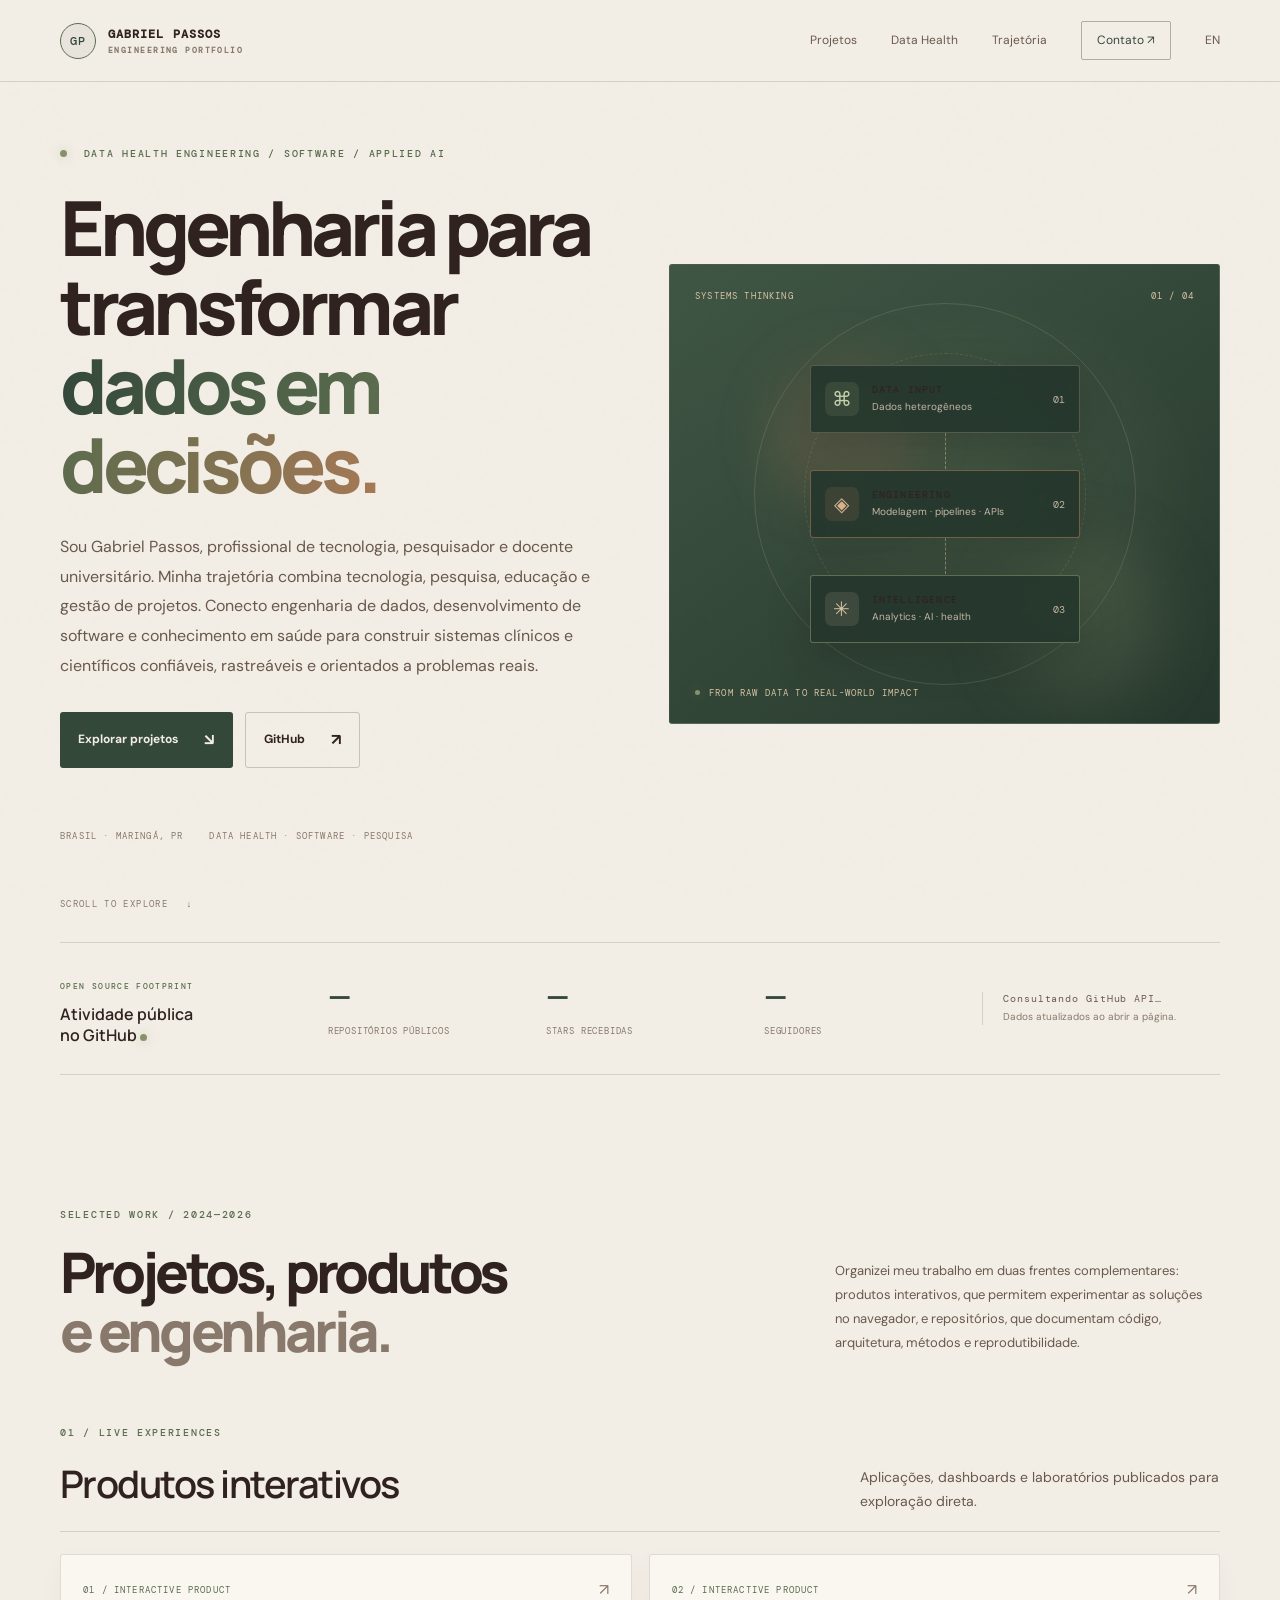
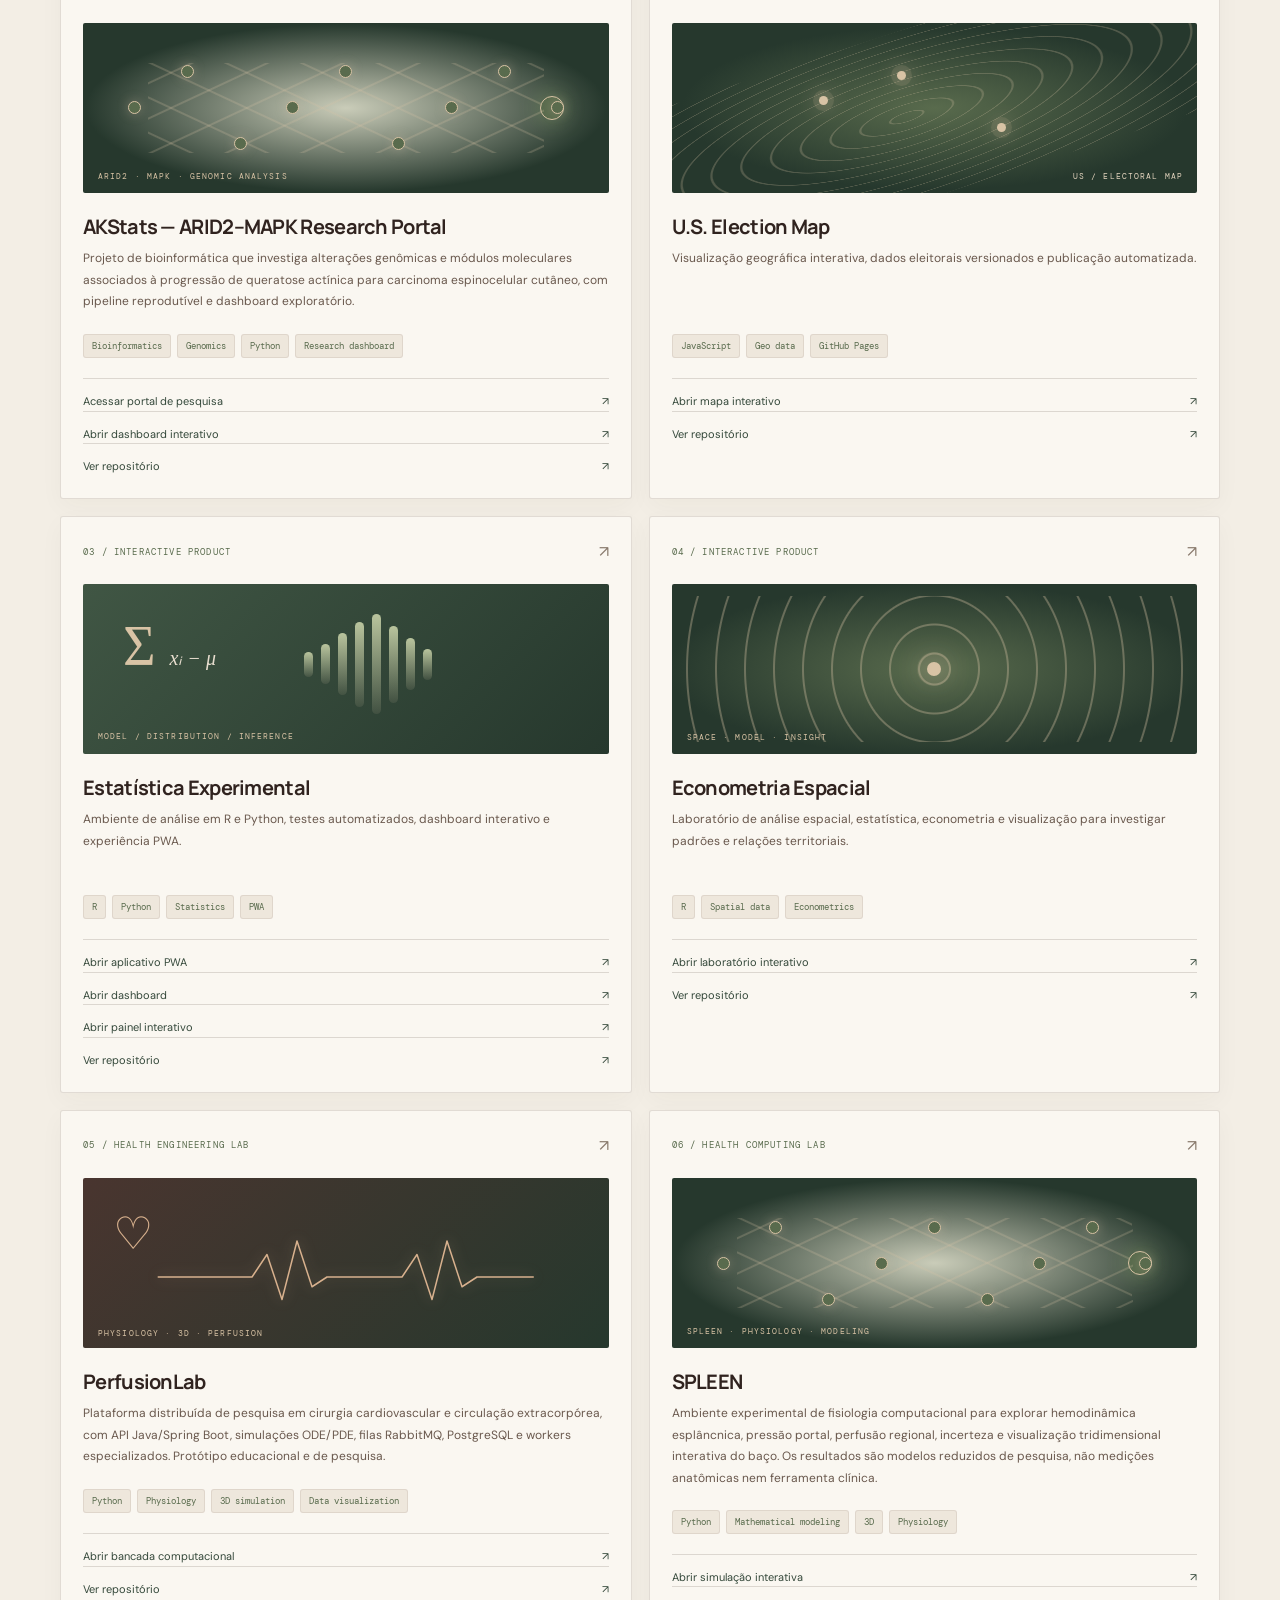
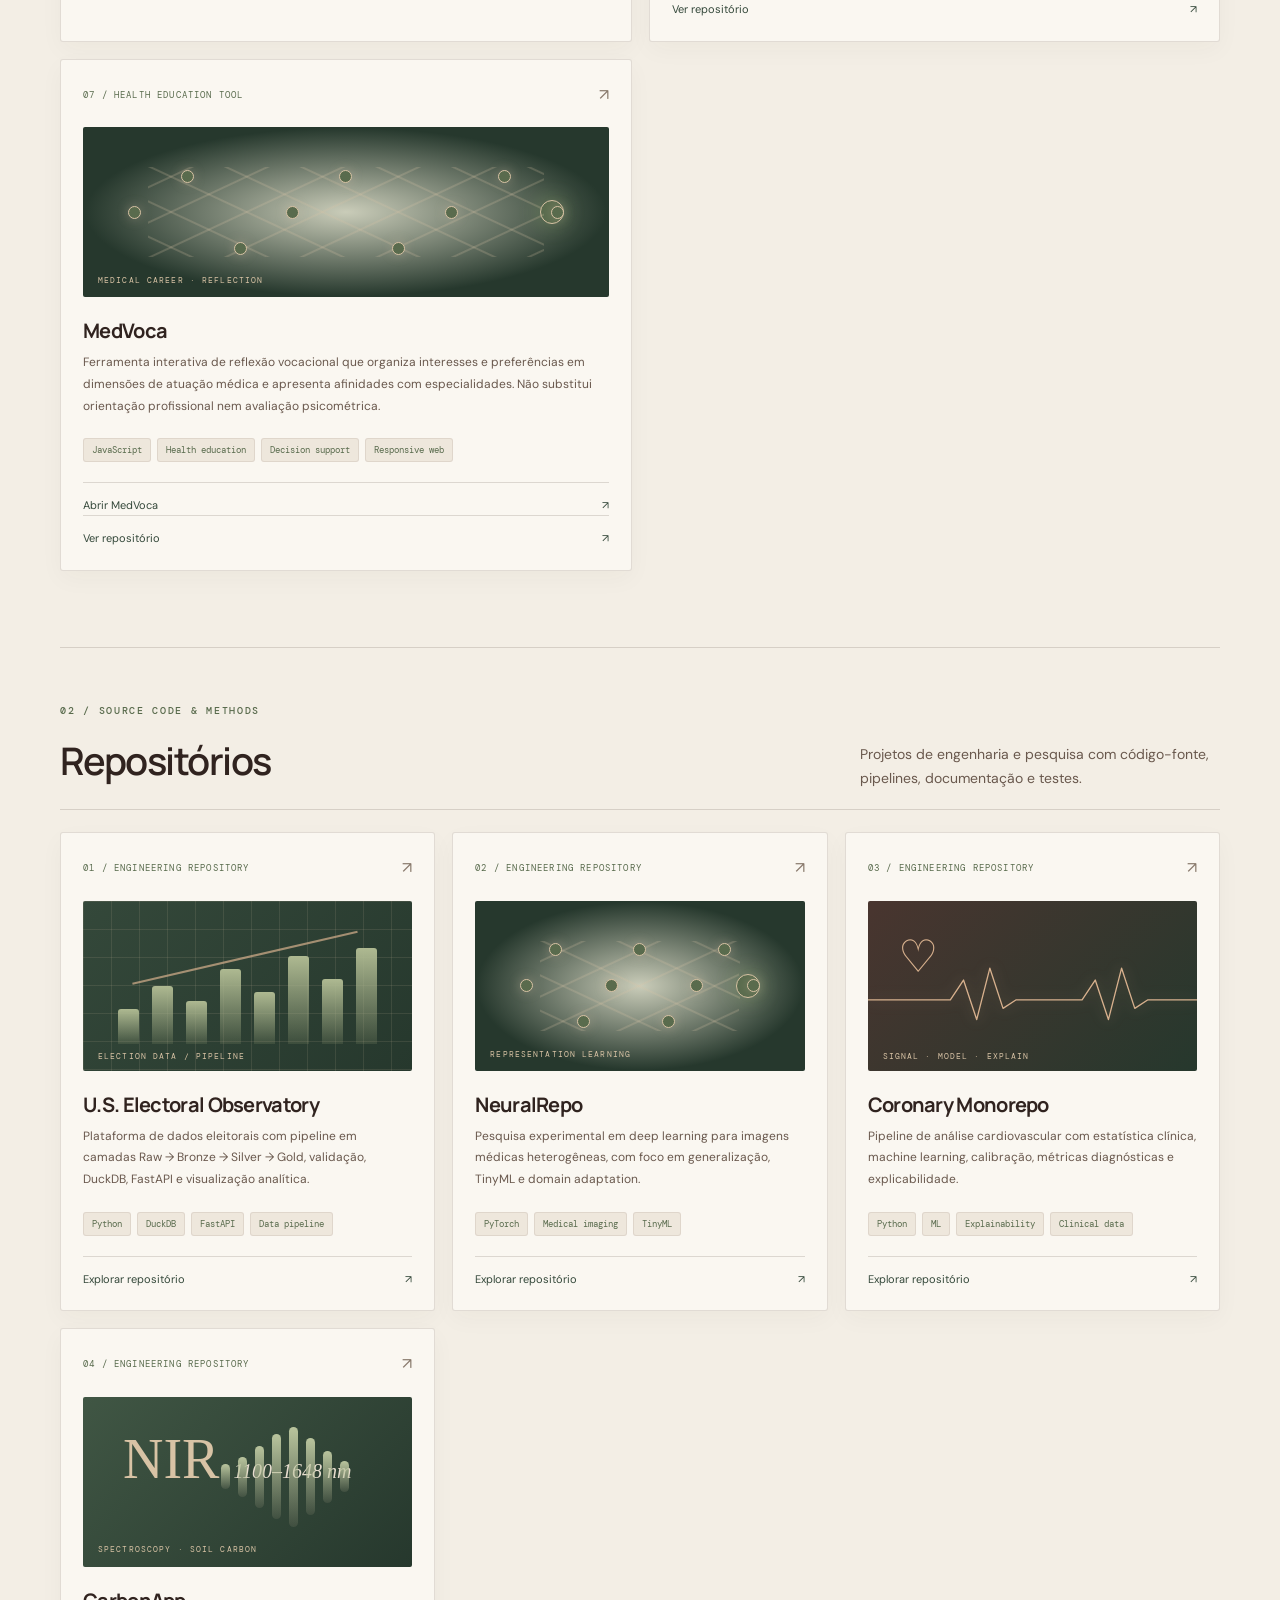
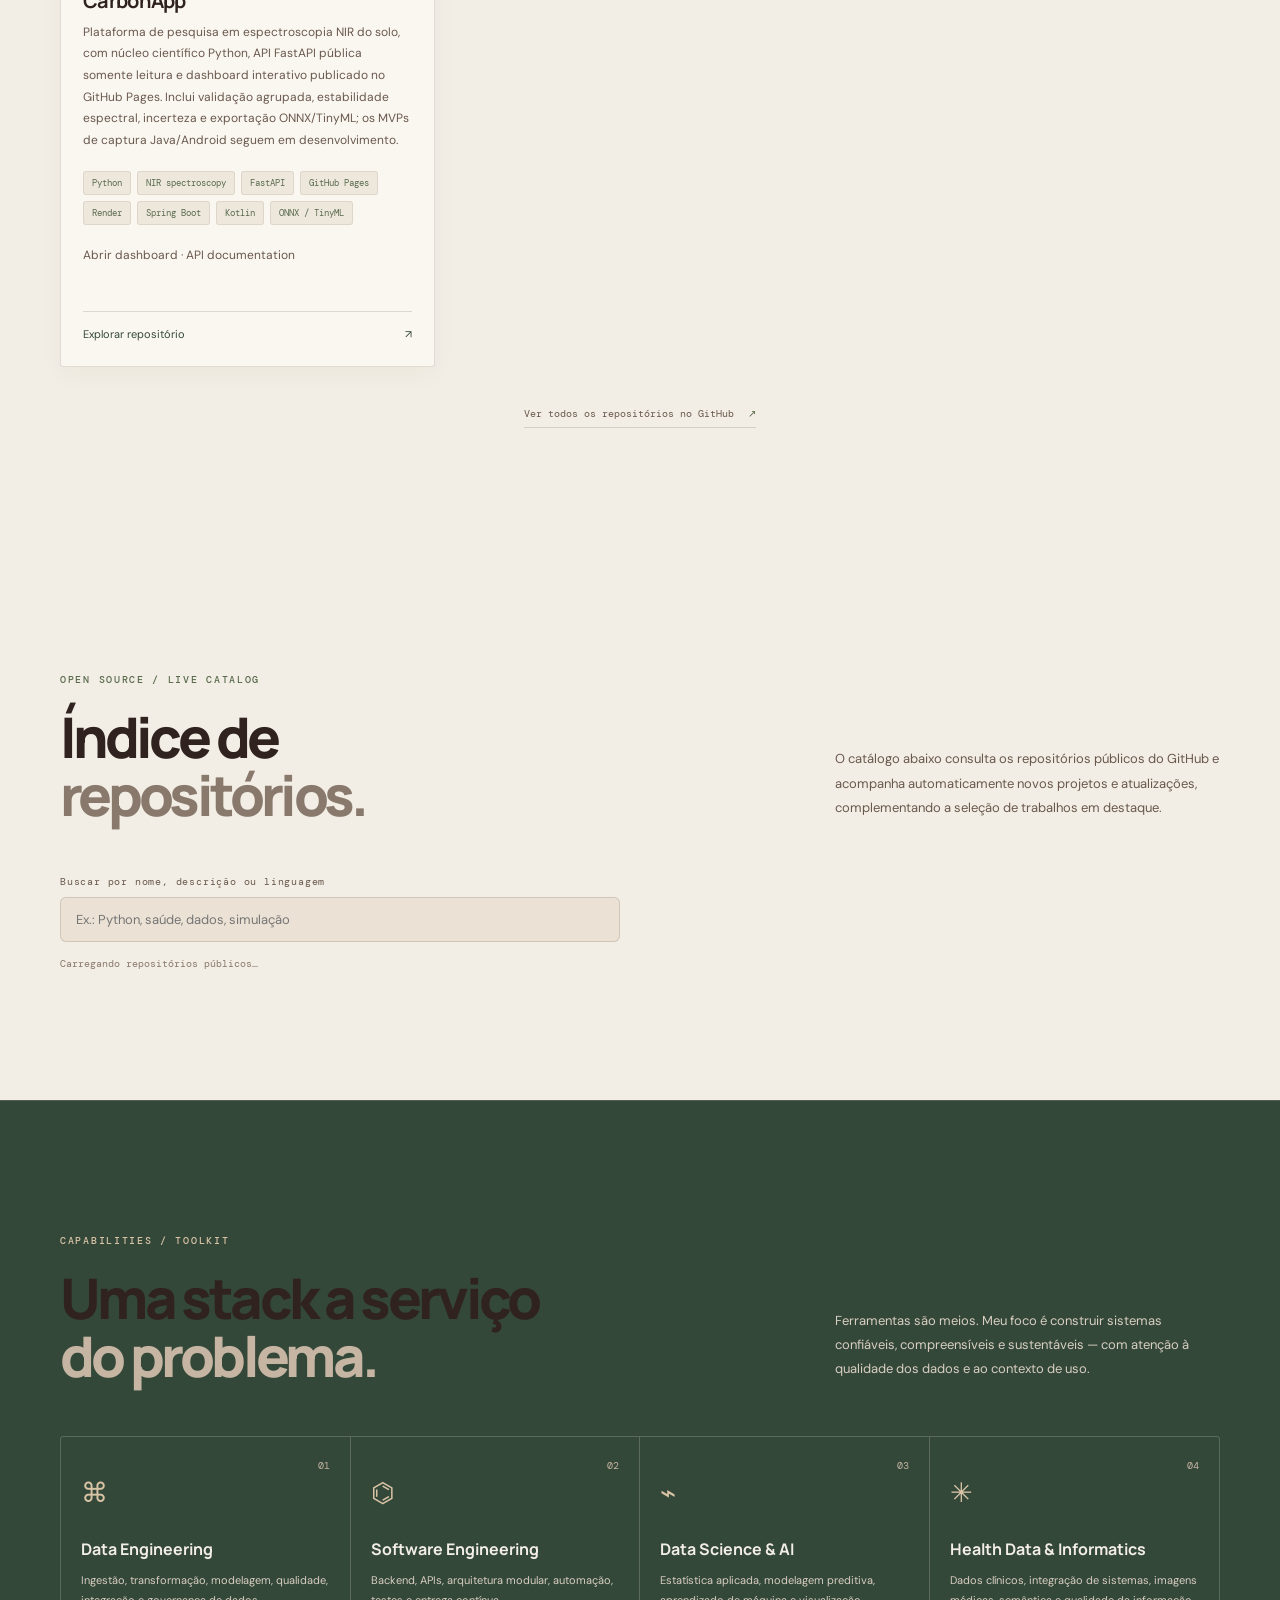
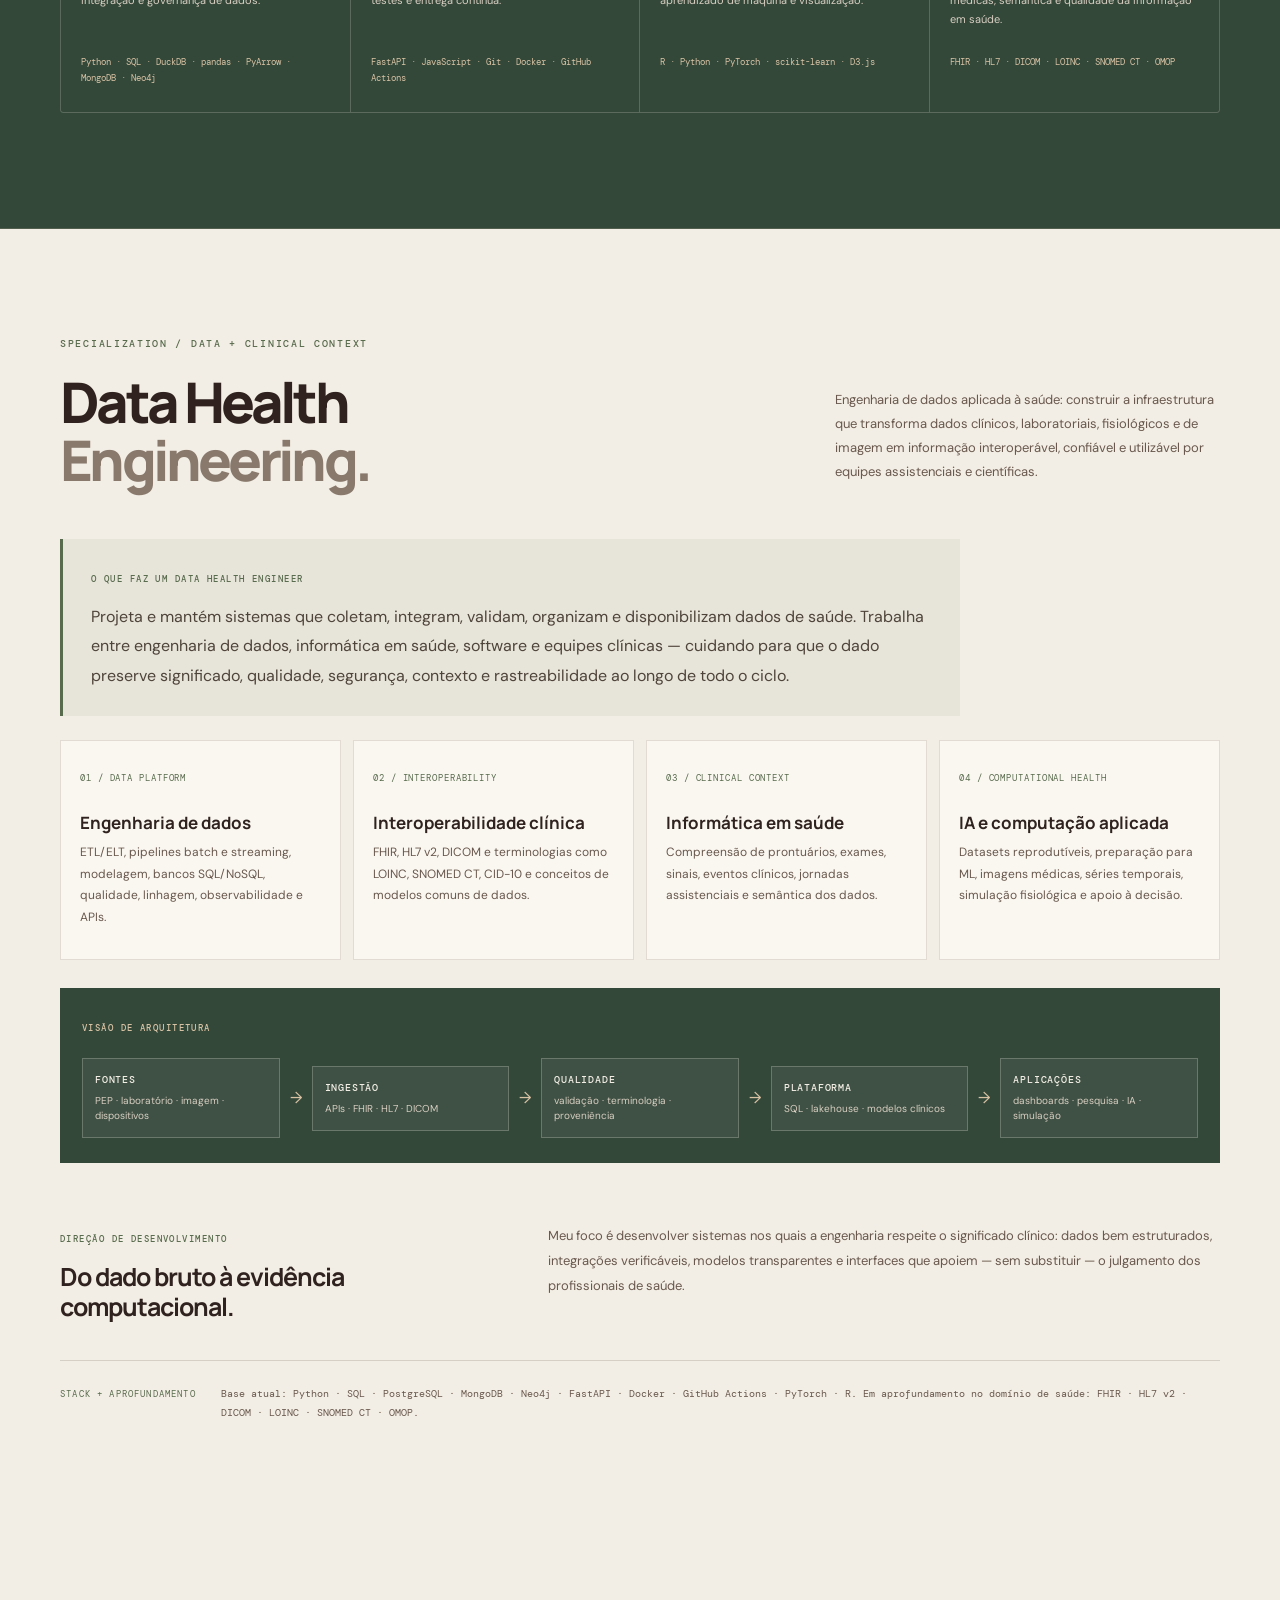
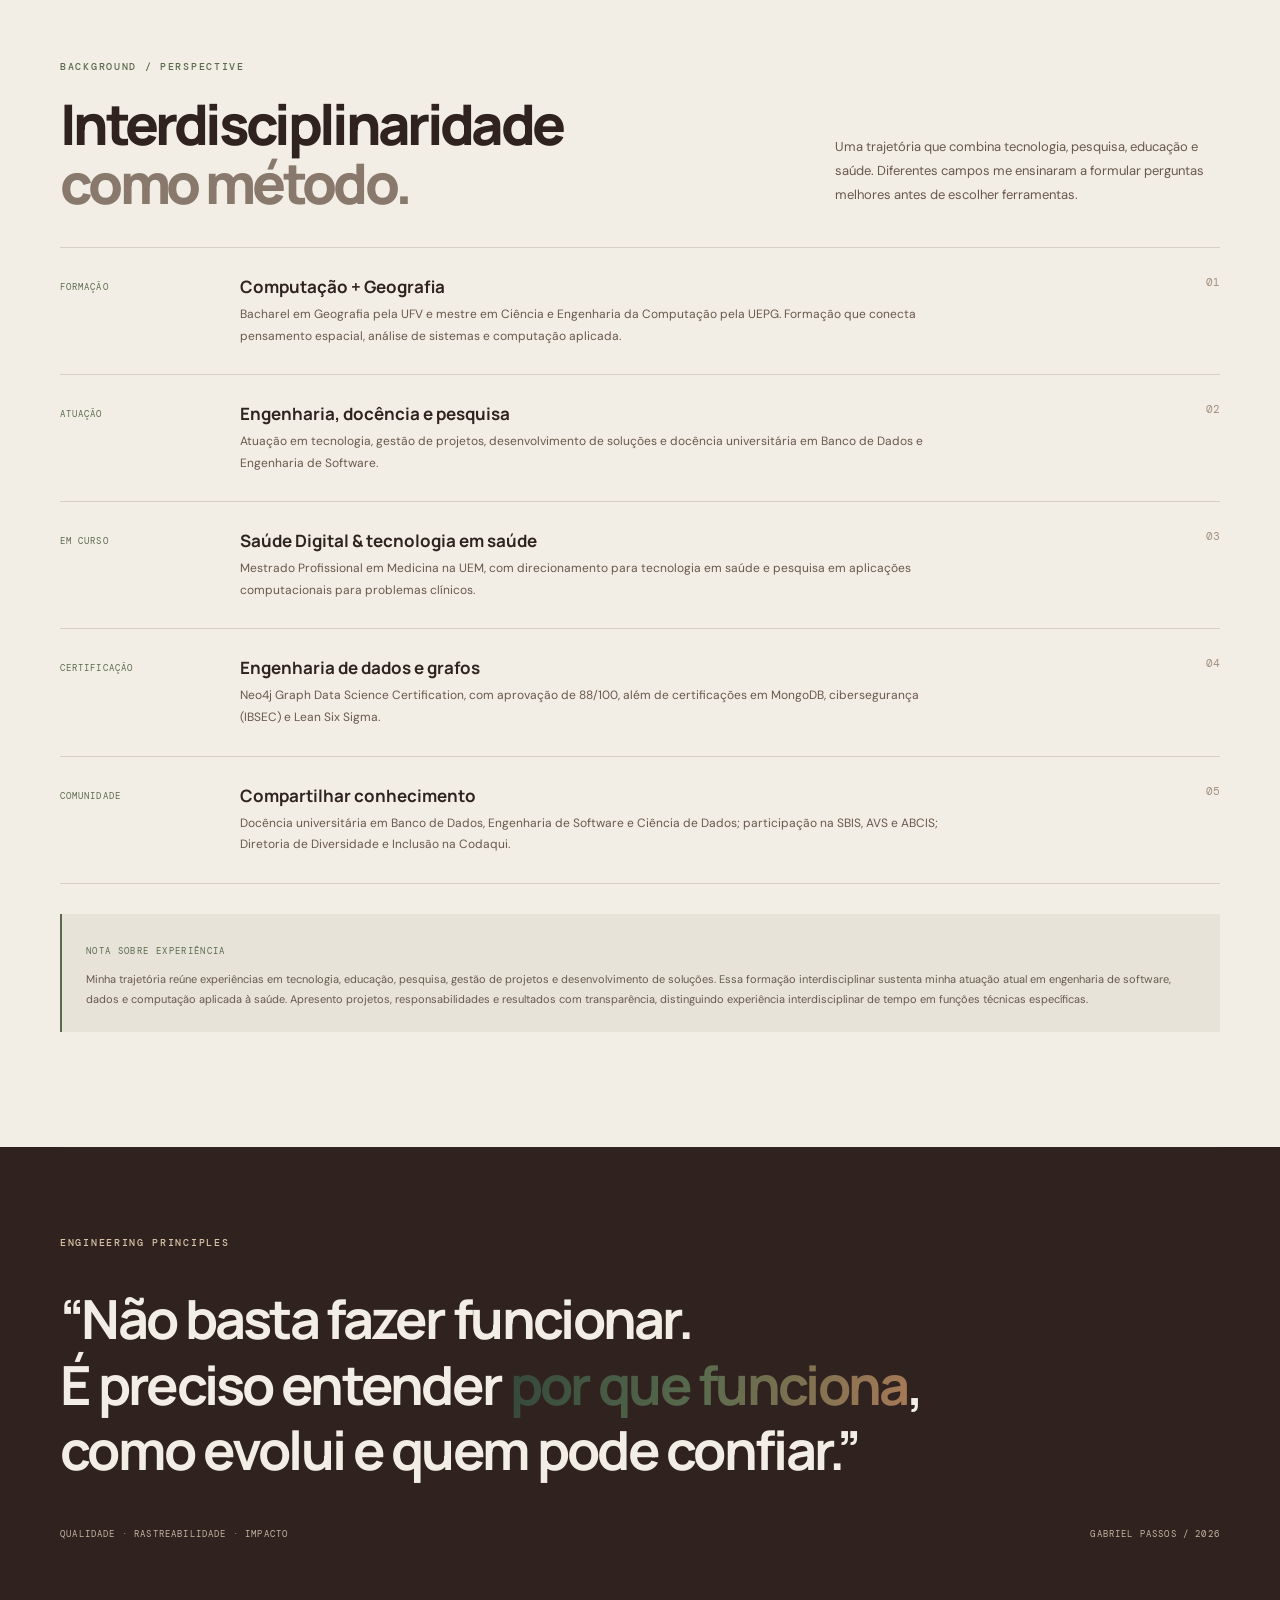
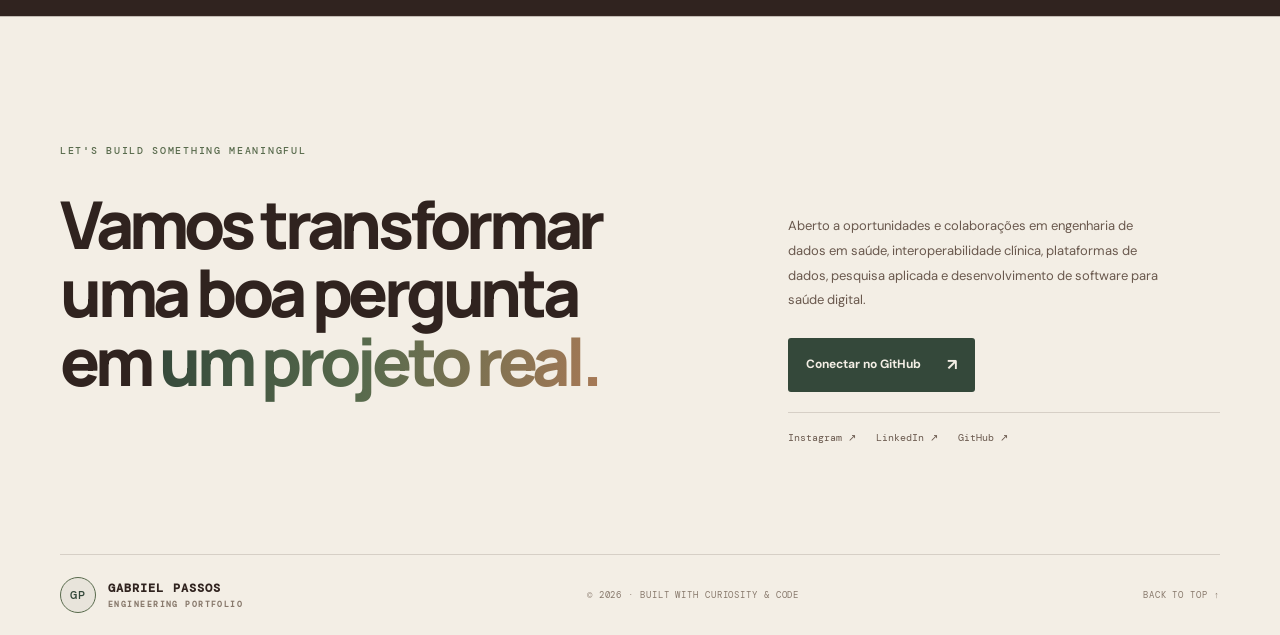
==== commit 90ee366b: "Clarify professional community and leadership roles" ====
--- a/portfolio/index.html
+++ b/portfolio/index.html
@@ -215,7 +215,7 @@
         <div class="timeline-row"><span class="timeline-date">ATUAÇÃO</span><div><h3>Engenharia, docência e pesquisa</h3><p>Atuação em tecnologia, gestão de projetos, desenvolvimento de soluções e docência universitária em Banco de Dados e Engenharia de Software.</p></div><span class="timeline-index">02</span></div>
         <div class="timeline-row"><span class="timeline-date">EM CURSO</span><div><h3>Saúde Digital & tecnologia em saúde</h3><p>Mestrado Profissional em Medicina na UEM, com direcionamento para tecnologia em saúde e pesquisa em aplicações computacionais para problemas clínicos.</p></div><span class="timeline-index">03</span></div>
         <div class="timeline-row"><span class="timeline-date">CERTIFICAÇÃO</span><div><h3>Engenharia de dados e grafos</h3><p>Neo4j Graph Data Science Certification, com aprovação de 88/100, além de certificações em MongoDB, cibersegurança (IBSEC) e Lean Six Sigma.</p></div><span class="timeline-index">04</span></div>
-        <div class="timeline-row"><span class="timeline-date">COMUNIDADE</span><div><h3>Compartilhar conhecimento</h3><p>Docência universitária em Banco de Dados, Engenharia de Software e Ciência de Dados; participação na SBIS, AVS e ABCIS; liderança em diversidade e inclusão na Codaqui.</p></div><span class="timeline-index">05</span></div>
+        <div class="timeline-row"><span class="timeline-date">COMUNIDADE</span><div><h3>Compartilhar conhecimento</h3><p>Docência universitária em Banco de Dados, Engenharia de Software e Ciência de Dados; participação na SBIS, AVS e ABCIS; Diretoria de Diversidade e Inclusão na Codaqui.</p></div><span class="timeline-index">05</span></div>
       </div>
       <div class="positioning-note"><span>NOTA SOBRE EXPERIÊNCIA</span><p>Minha trajetória reúne experiências em tecnologia, educação, pesquisa, gestão de projetos e desenvolvimento de soluções. Essa formação interdisciplinar sustenta minha atuação atual em engenharia de software, dados e computação aplicada à saúde. Apresento projetos, responsabilidades e resultados com transparência, distinguindo experiência interdisciplinar de tempo em funções técnicas específicas.</p></div>
     </section>
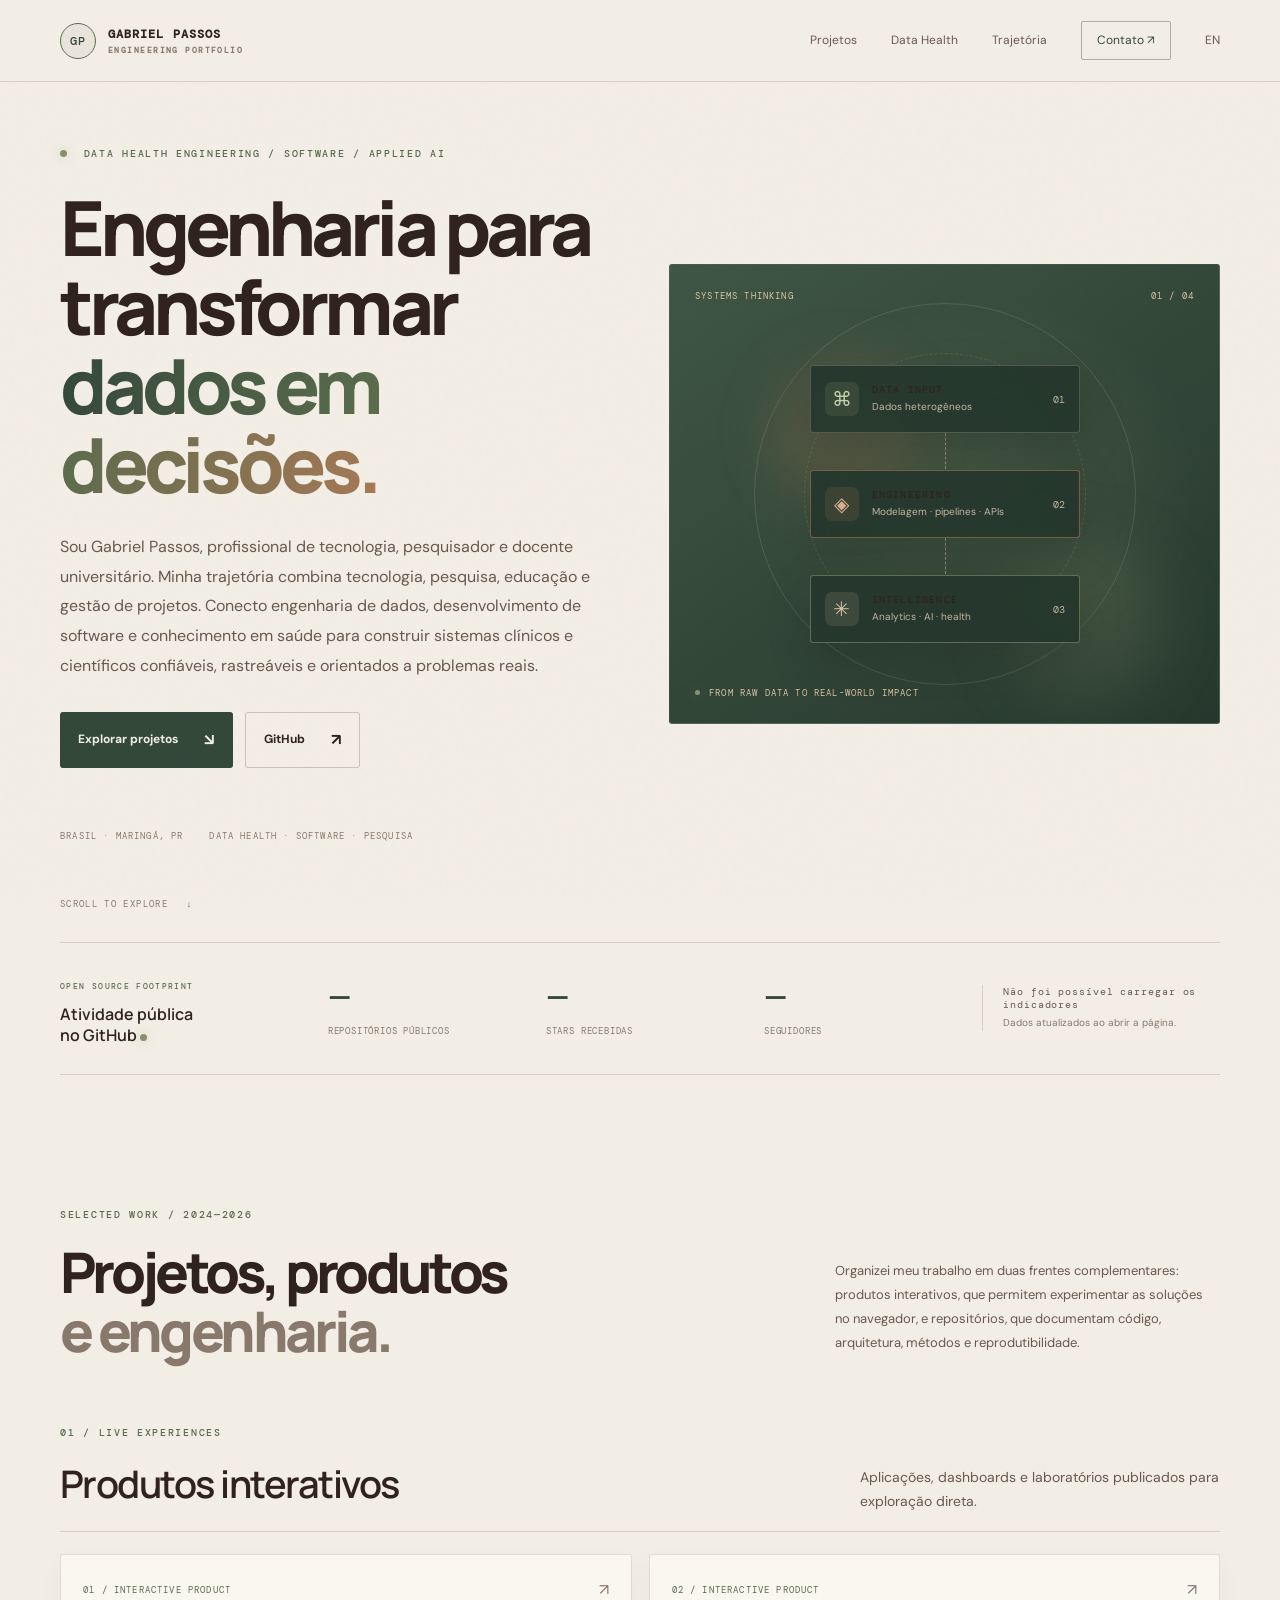
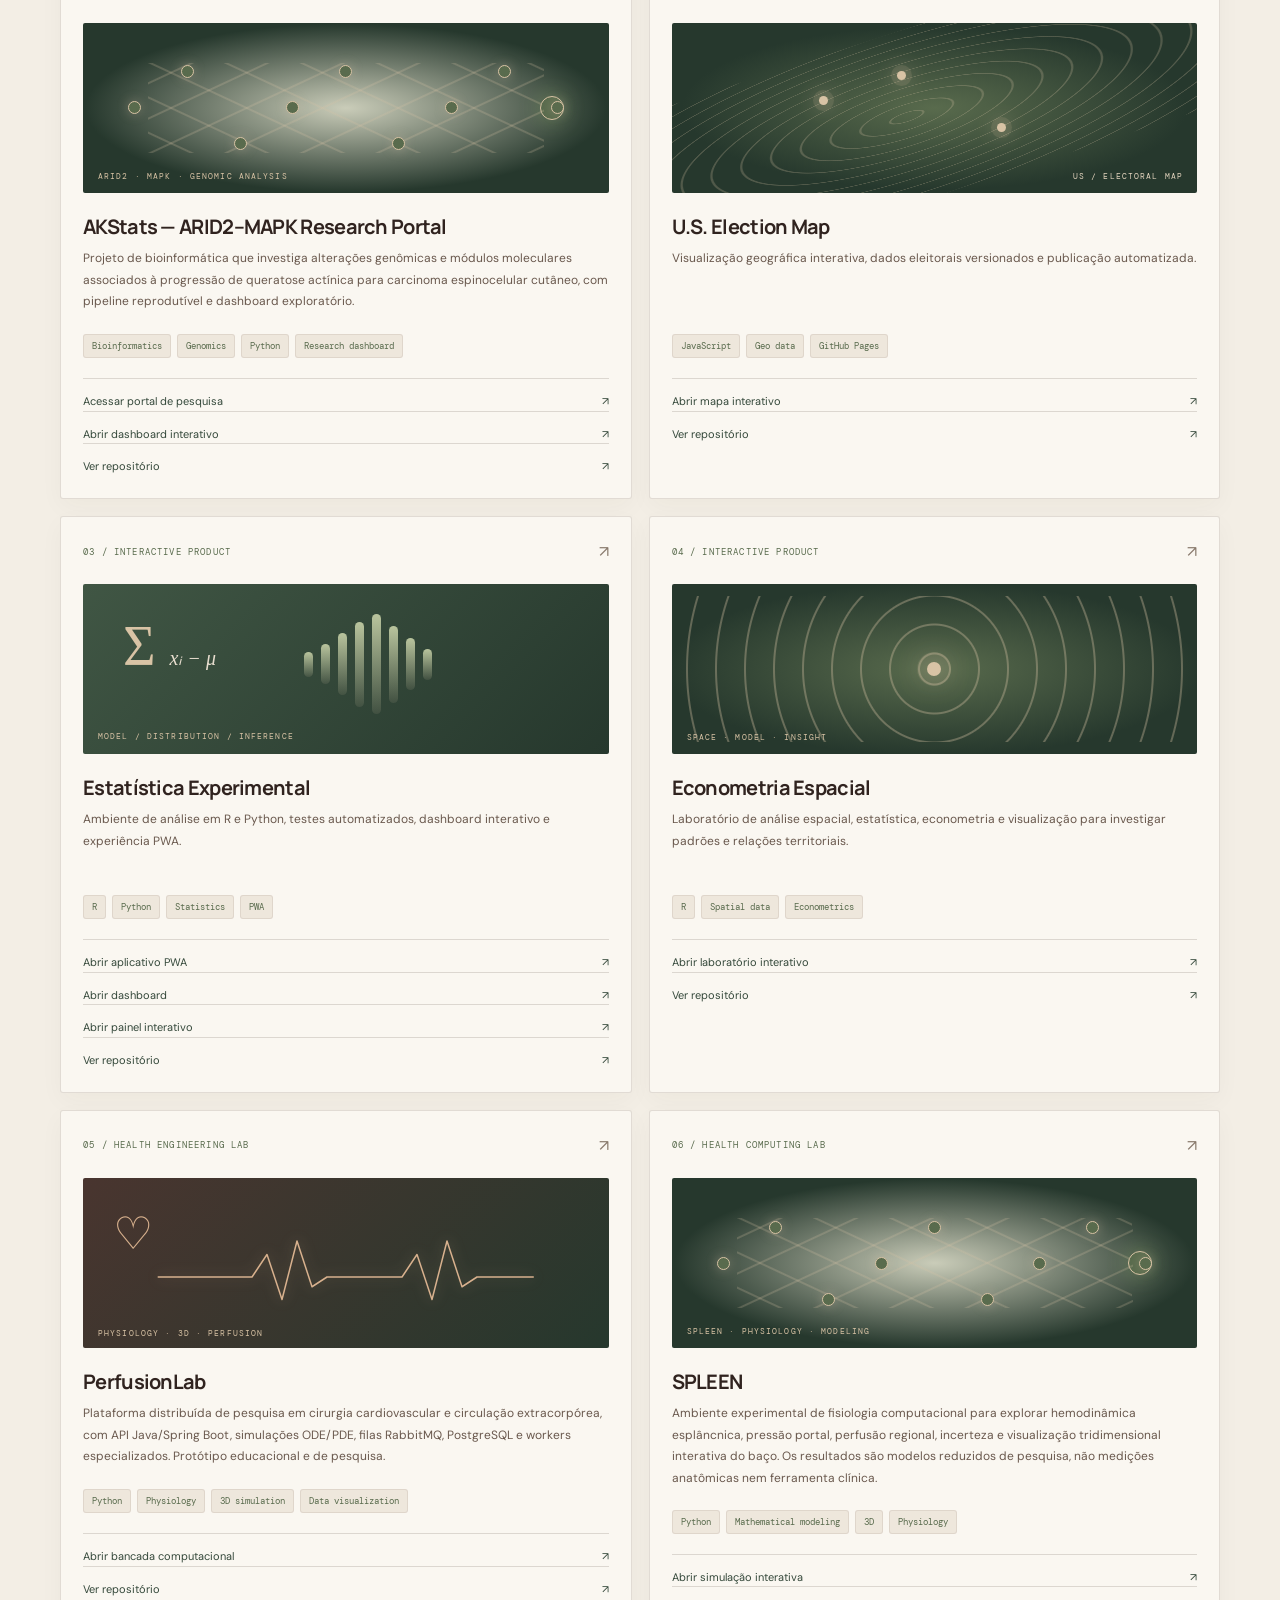
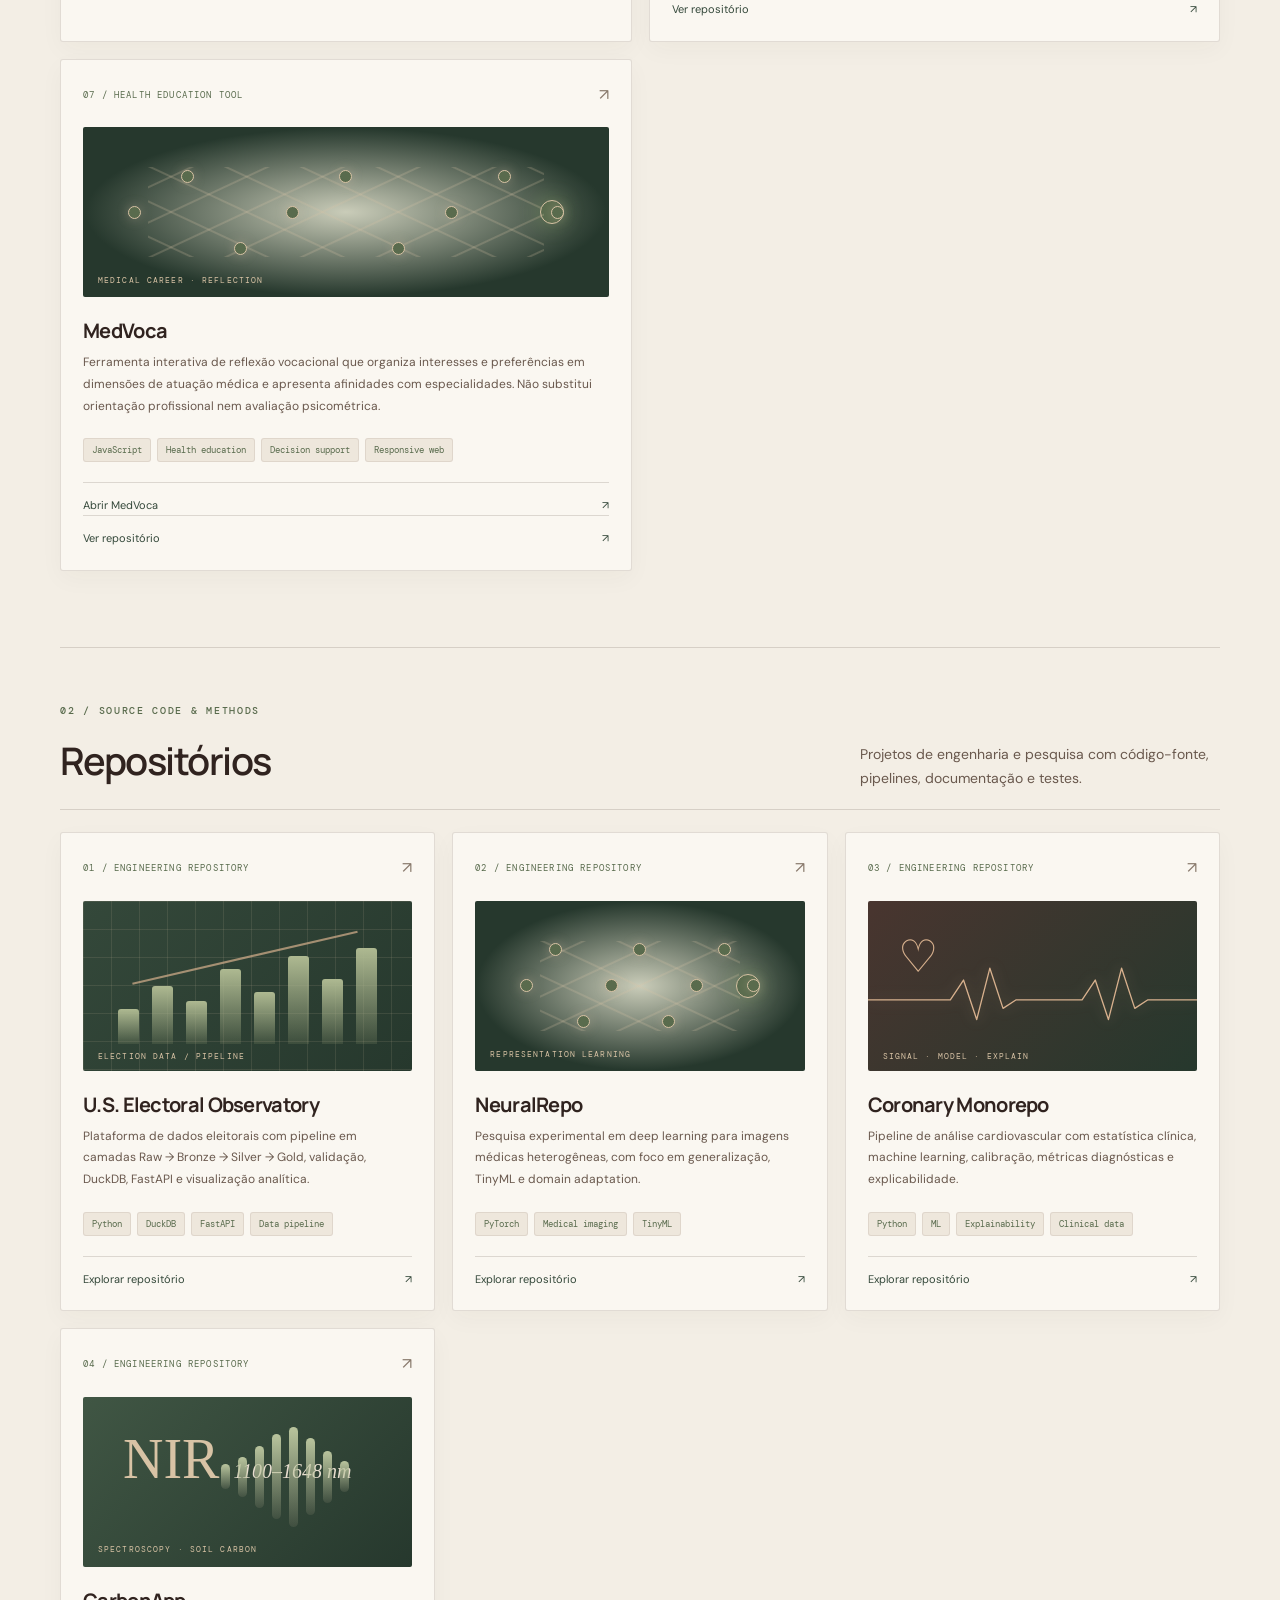
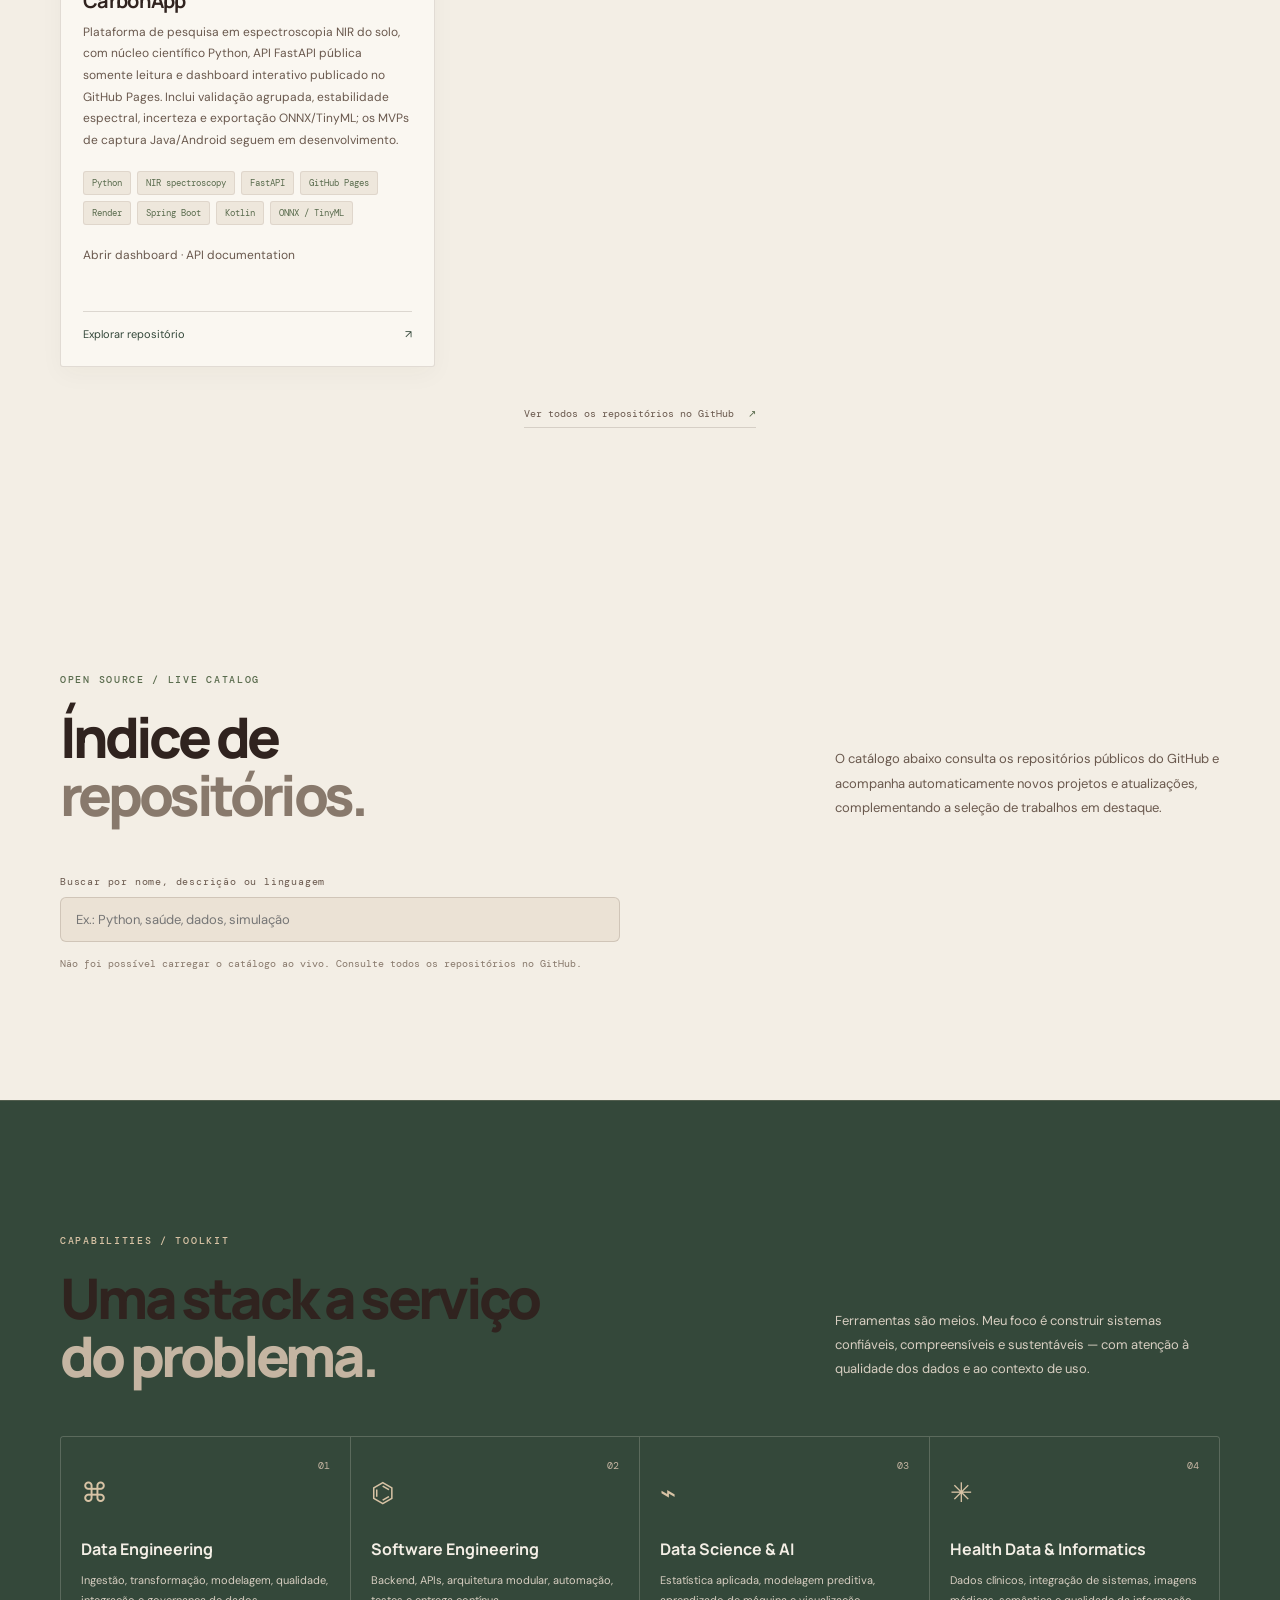
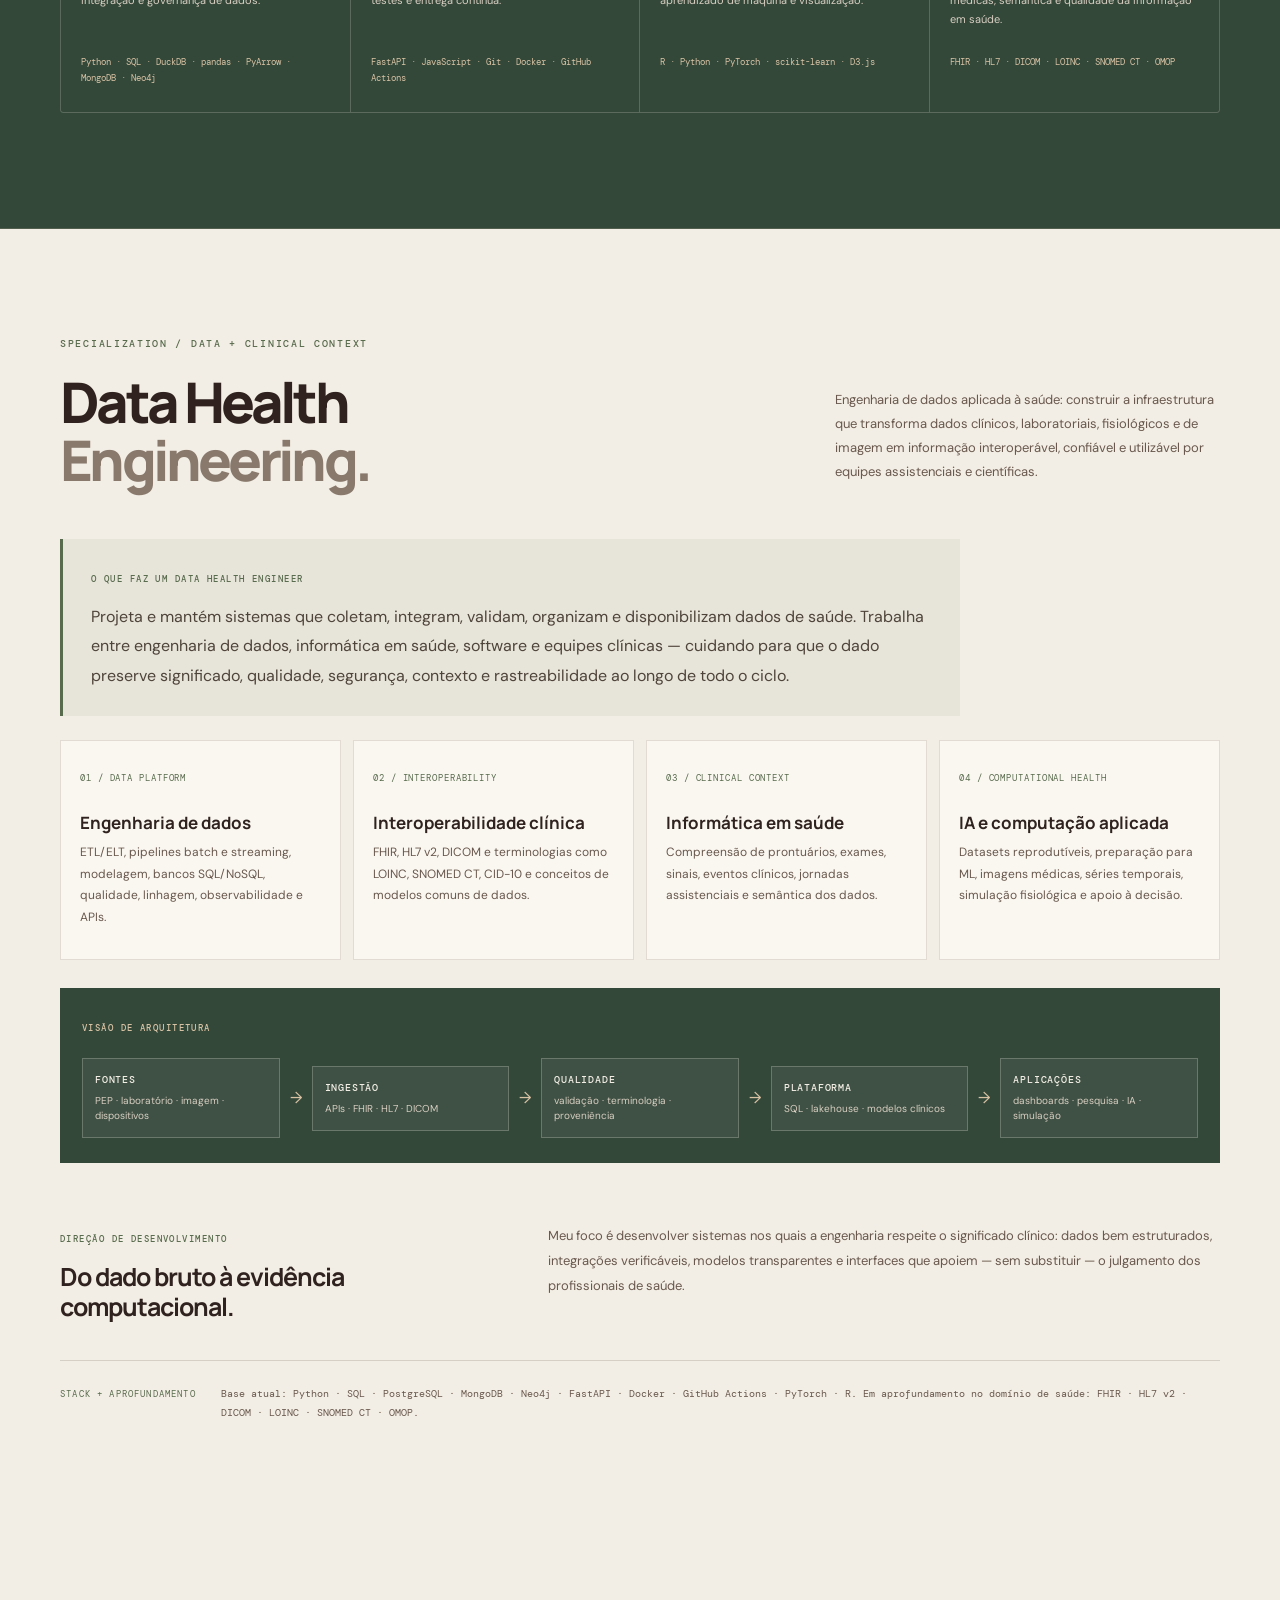
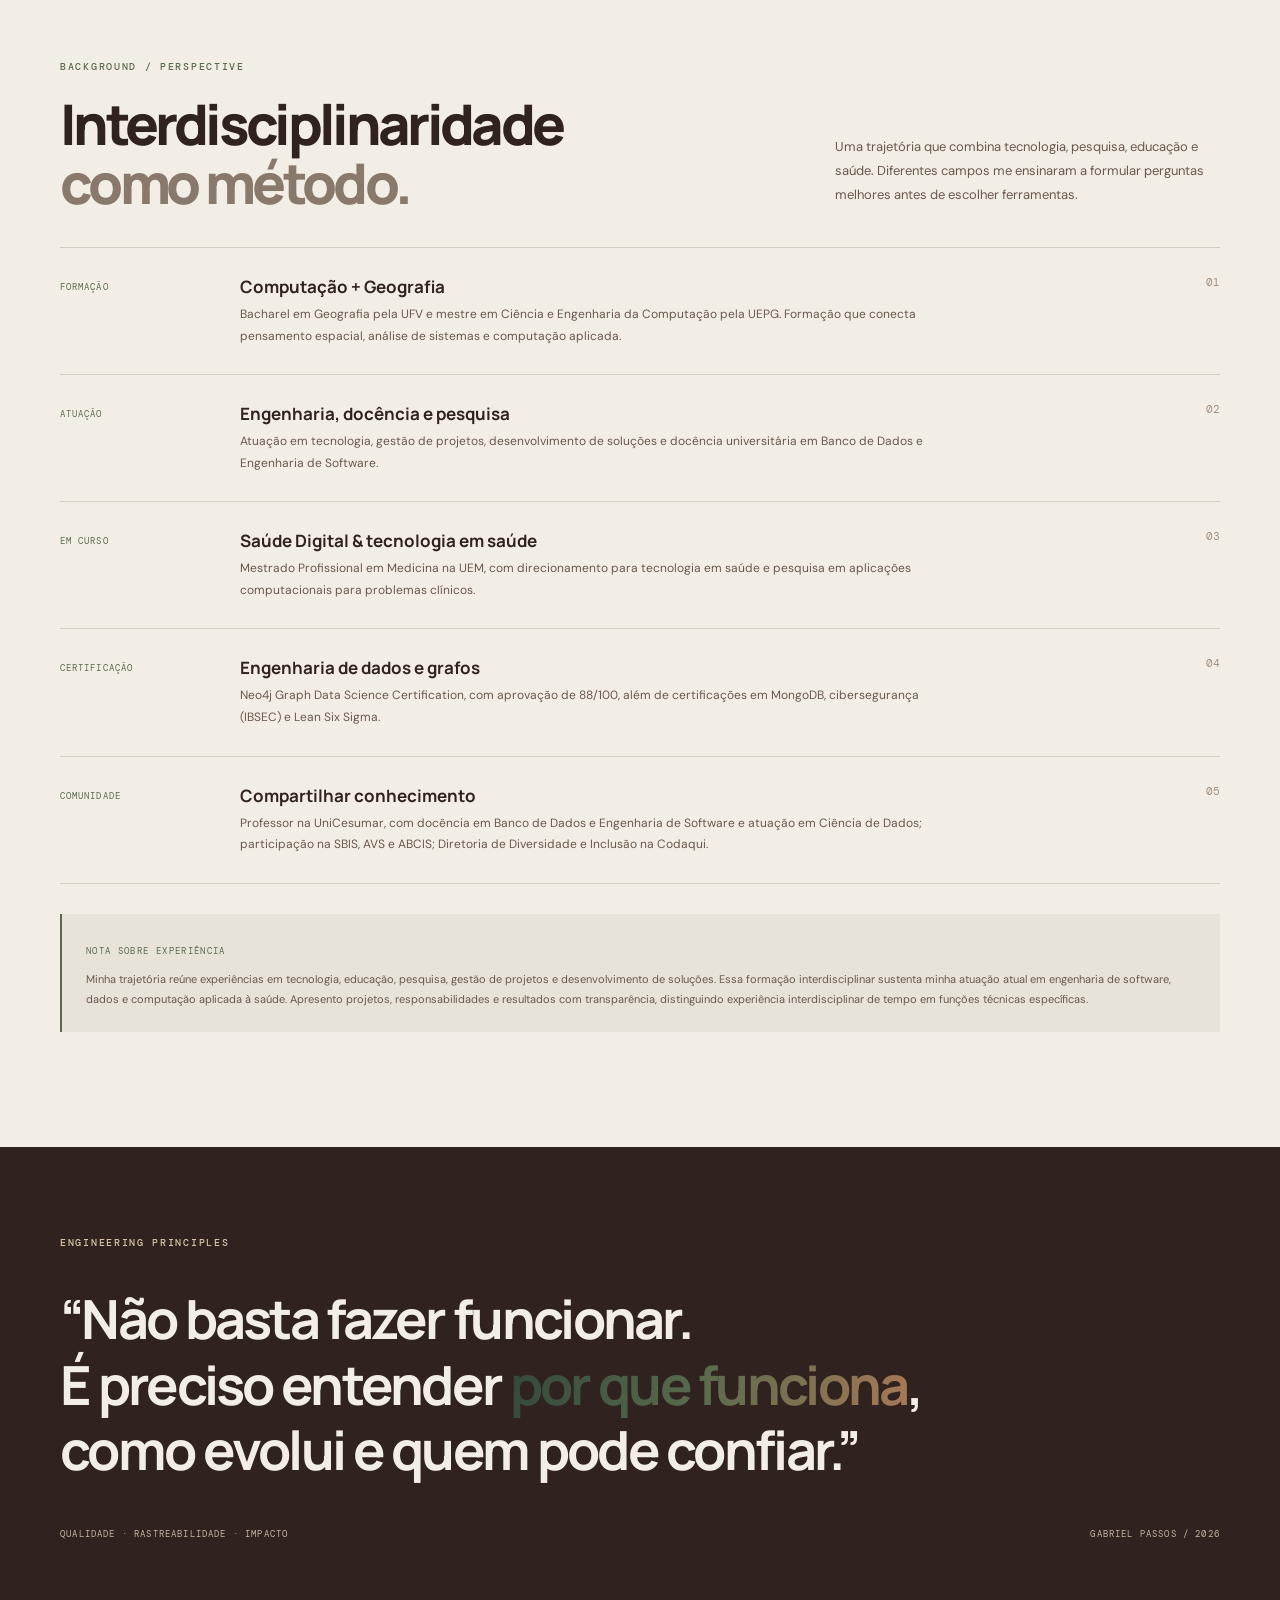
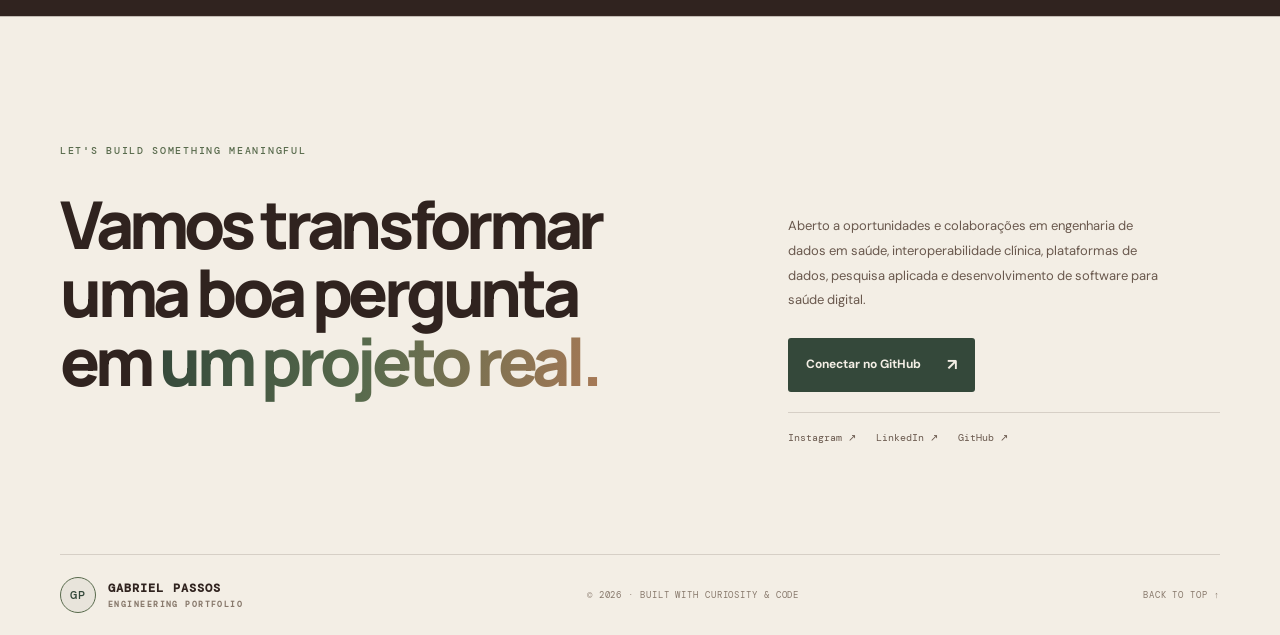
==== commit 756c8a3e: "Add current university teaching role to profile" ====
--- a/portfolio/index.html
+++ b/portfolio/index.html
@@ -215,7 +215,7 @@
         <div class="timeline-row"><span class="timeline-date">ATUAÇÃO</span><div><h3>Engenharia, docência e pesquisa</h3><p>Atuação em tecnologia, gestão de projetos, desenvolvimento de soluções e docência universitária em Banco de Dados e Engenharia de Software.</p></div><span class="timeline-index">02</span></div>
         <div class="timeline-row"><span class="timeline-date">EM CURSO</span><div><h3>Saúde Digital & tecnologia em saúde</h3><p>Mestrado Profissional em Medicina na UEM, com direcionamento para tecnologia em saúde e pesquisa em aplicações computacionais para problemas clínicos.</p></div><span class="timeline-index">03</span></div>
         <div class="timeline-row"><span class="timeline-date">CERTIFICAÇÃO</span><div><h3>Engenharia de dados e grafos</h3><p>Neo4j Graph Data Science Certification, com aprovação de 88/100, além de certificações em MongoDB, cibersegurança (IBSEC) e Lean Six Sigma.</p></div><span class="timeline-index">04</span></div>
-        <div class="timeline-row"><span class="timeline-date">COMUNIDADE</span><div><h3>Compartilhar conhecimento</h3><p>Docência universitária em Banco de Dados, Engenharia de Software e Ciência de Dados; participação na SBIS, AVS e ABCIS; Diretoria de Diversidade e Inclusão na Codaqui.</p></div><span class="timeline-index">05</span></div>
+        <div class="timeline-row"><span class="timeline-date">COMUNIDADE</span><div><h3>Compartilhar conhecimento</h3><p>Professor na UniCesumar, com docência em Banco de Dados e Engenharia de Software e atuação em Ciência de Dados; participação na SBIS, AVS e ABCIS; Diretoria de Diversidade e Inclusão na Codaqui.</p></div><span class="timeline-index">05</span></div>
       </div>
       <div class="positioning-note"><span>NOTA SOBRE EXPERIÊNCIA</span><p>Minha trajetória reúne experiências em tecnologia, educação, pesquisa, gestão de projetos e desenvolvimento de soluções. Essa formação interdisciplinar sustenta minha atuação atual em engenharia de software, dados e computação aplicada à saúde. Apresento projetos, responsabilidades e resultados com transparência, distinguindo experiência interdisciplinar de tempo em funções técnicas específicas.</p></div>
     </section>
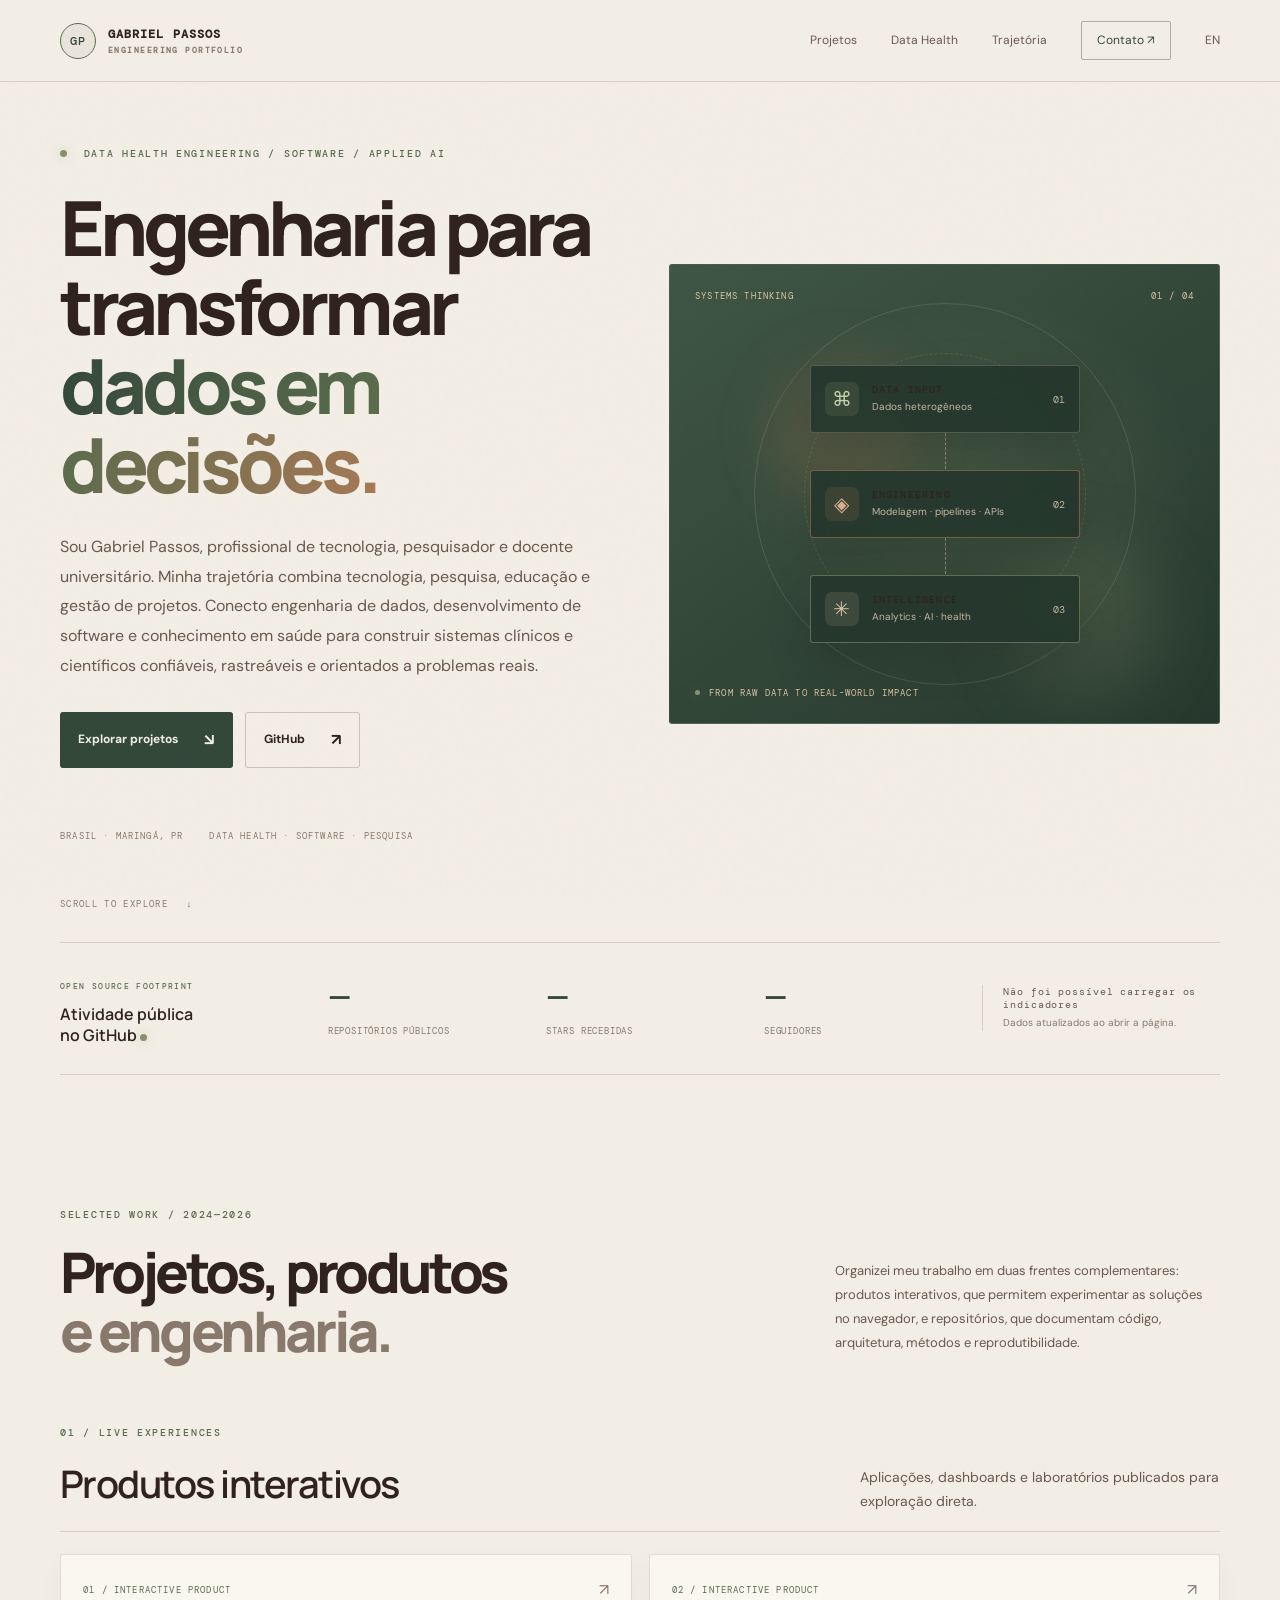
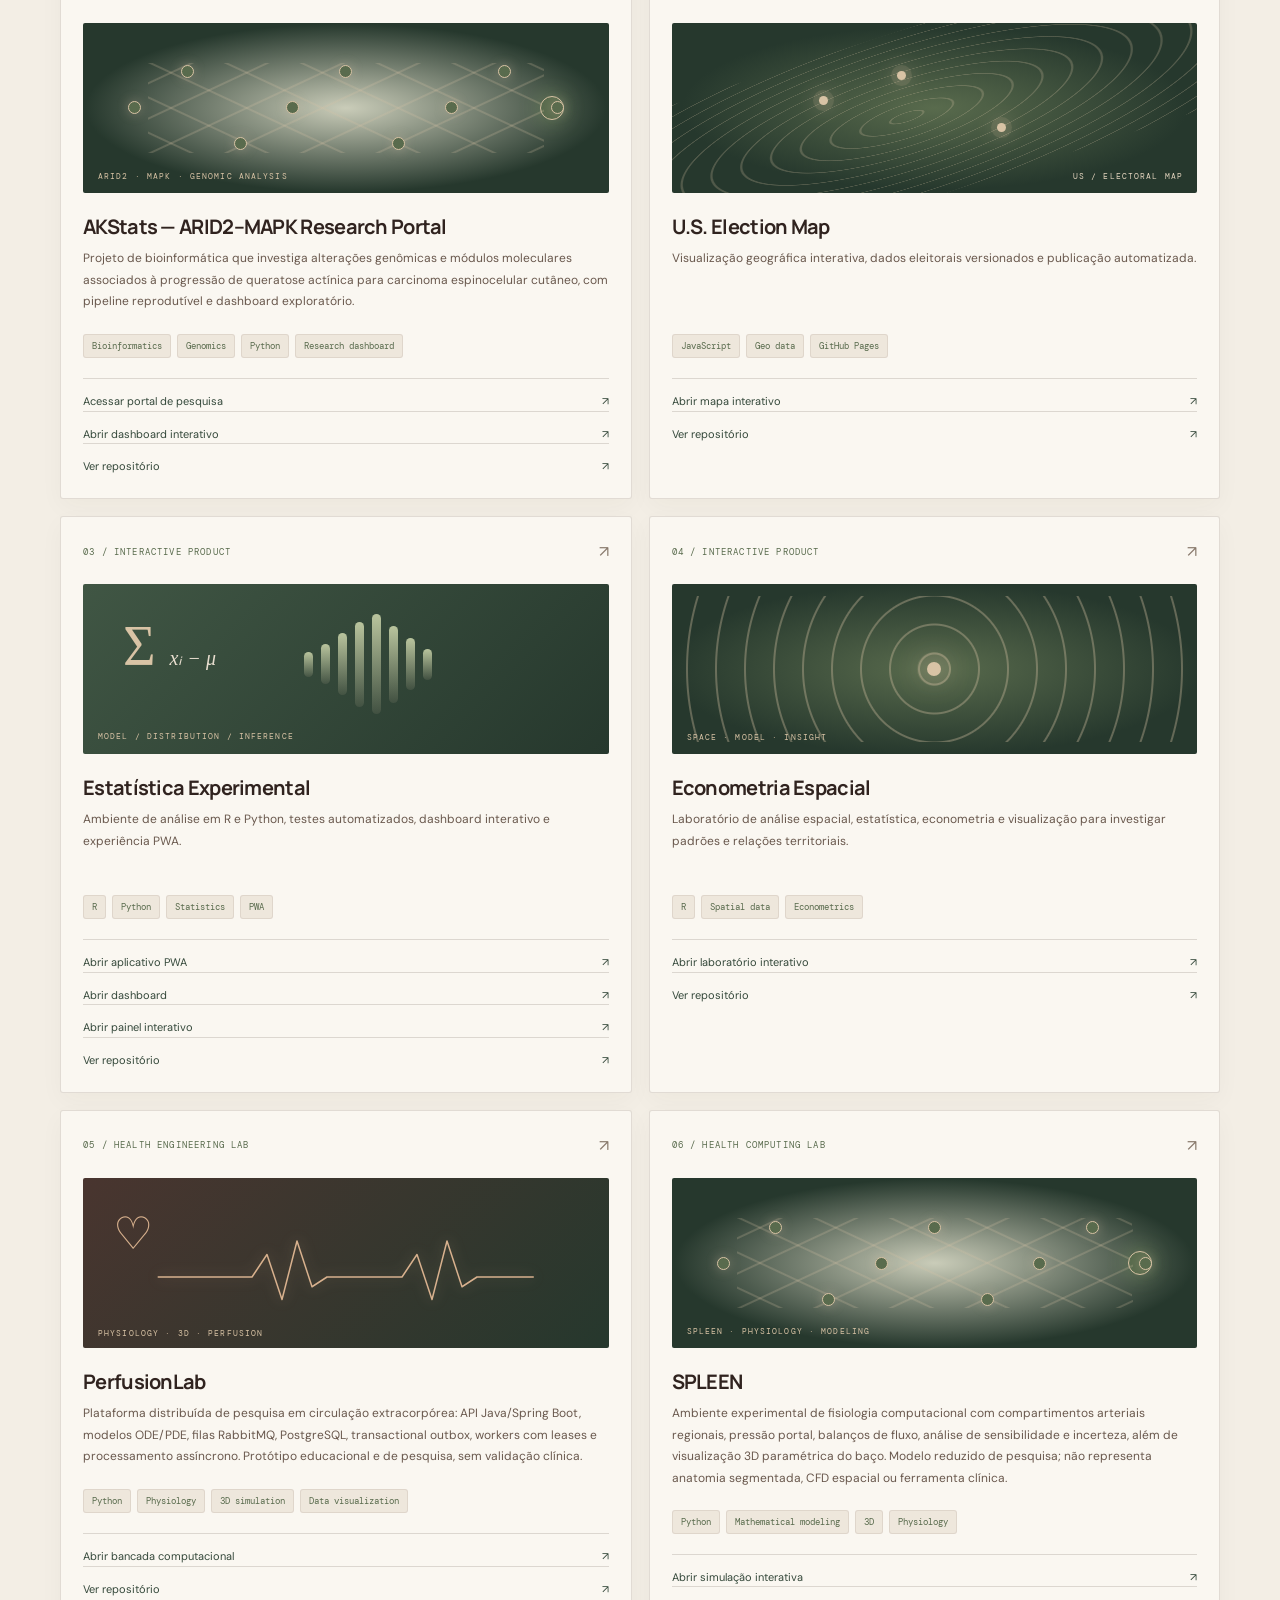
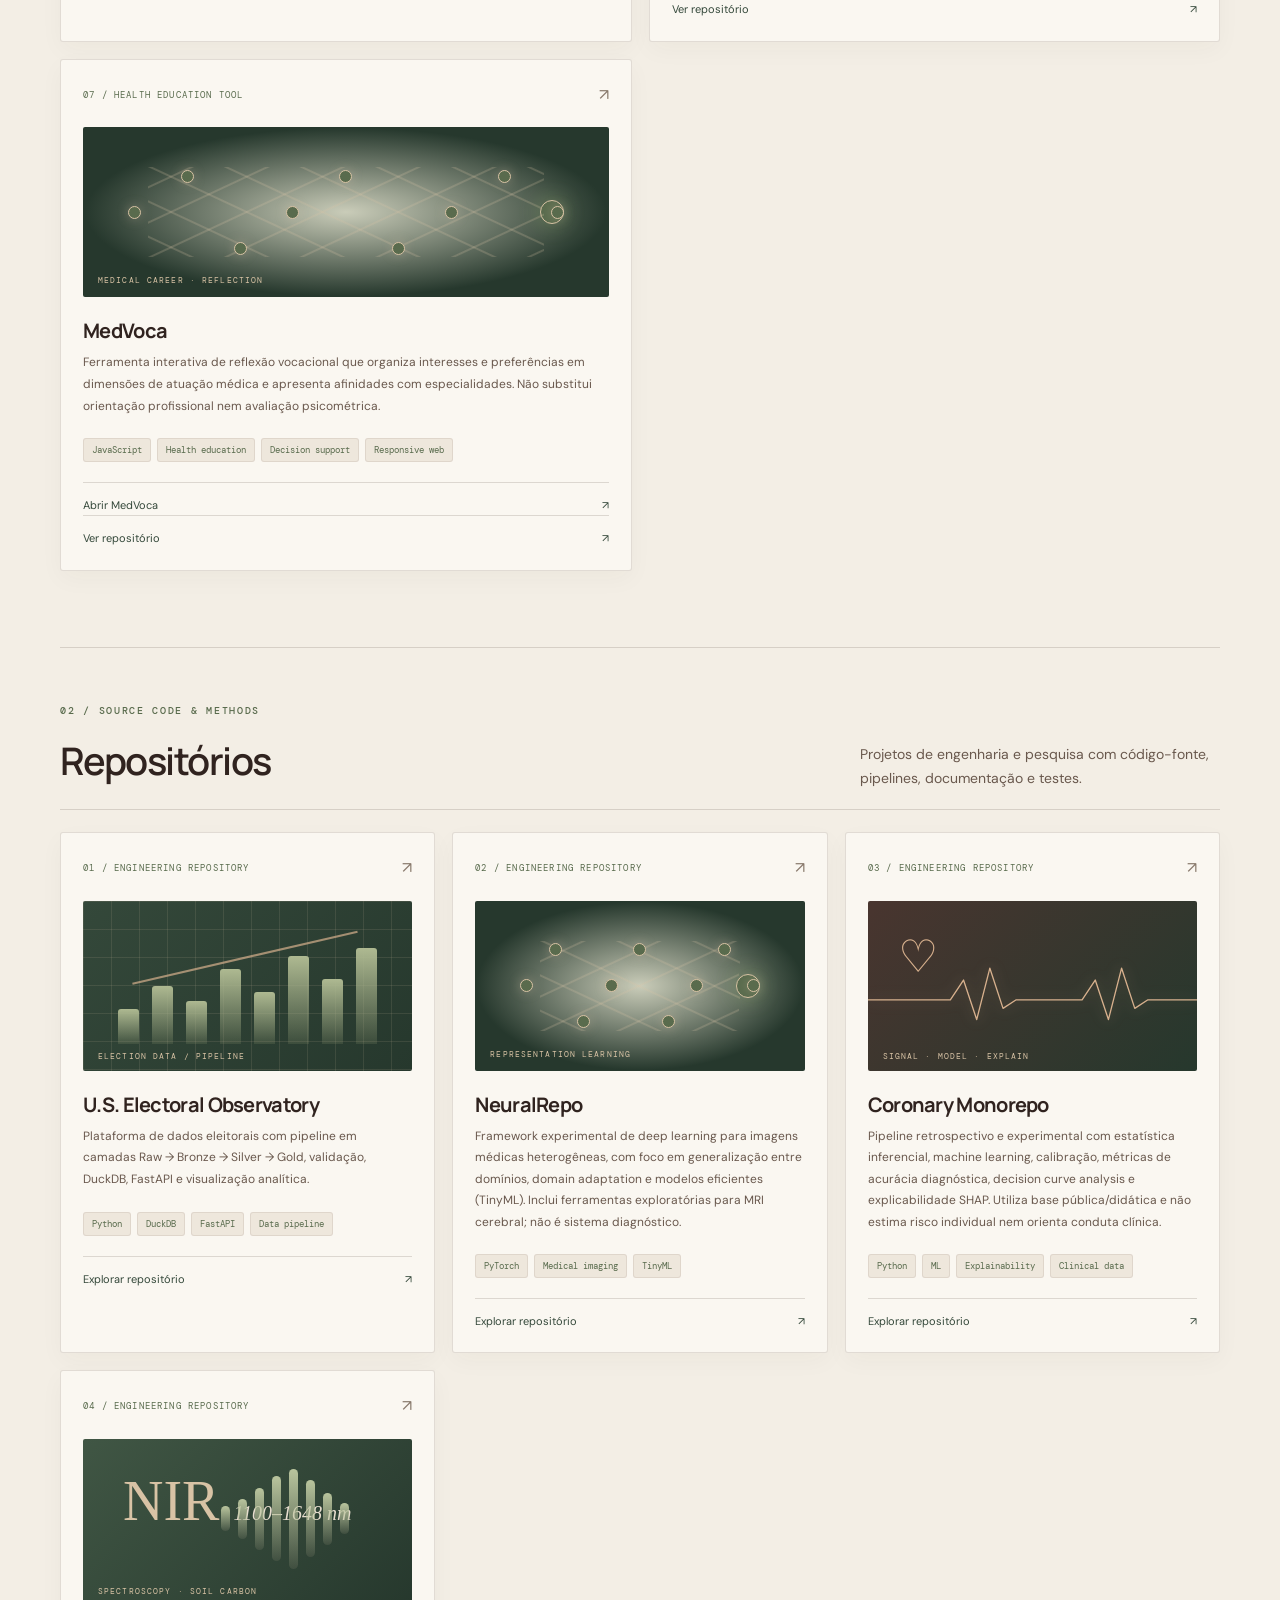
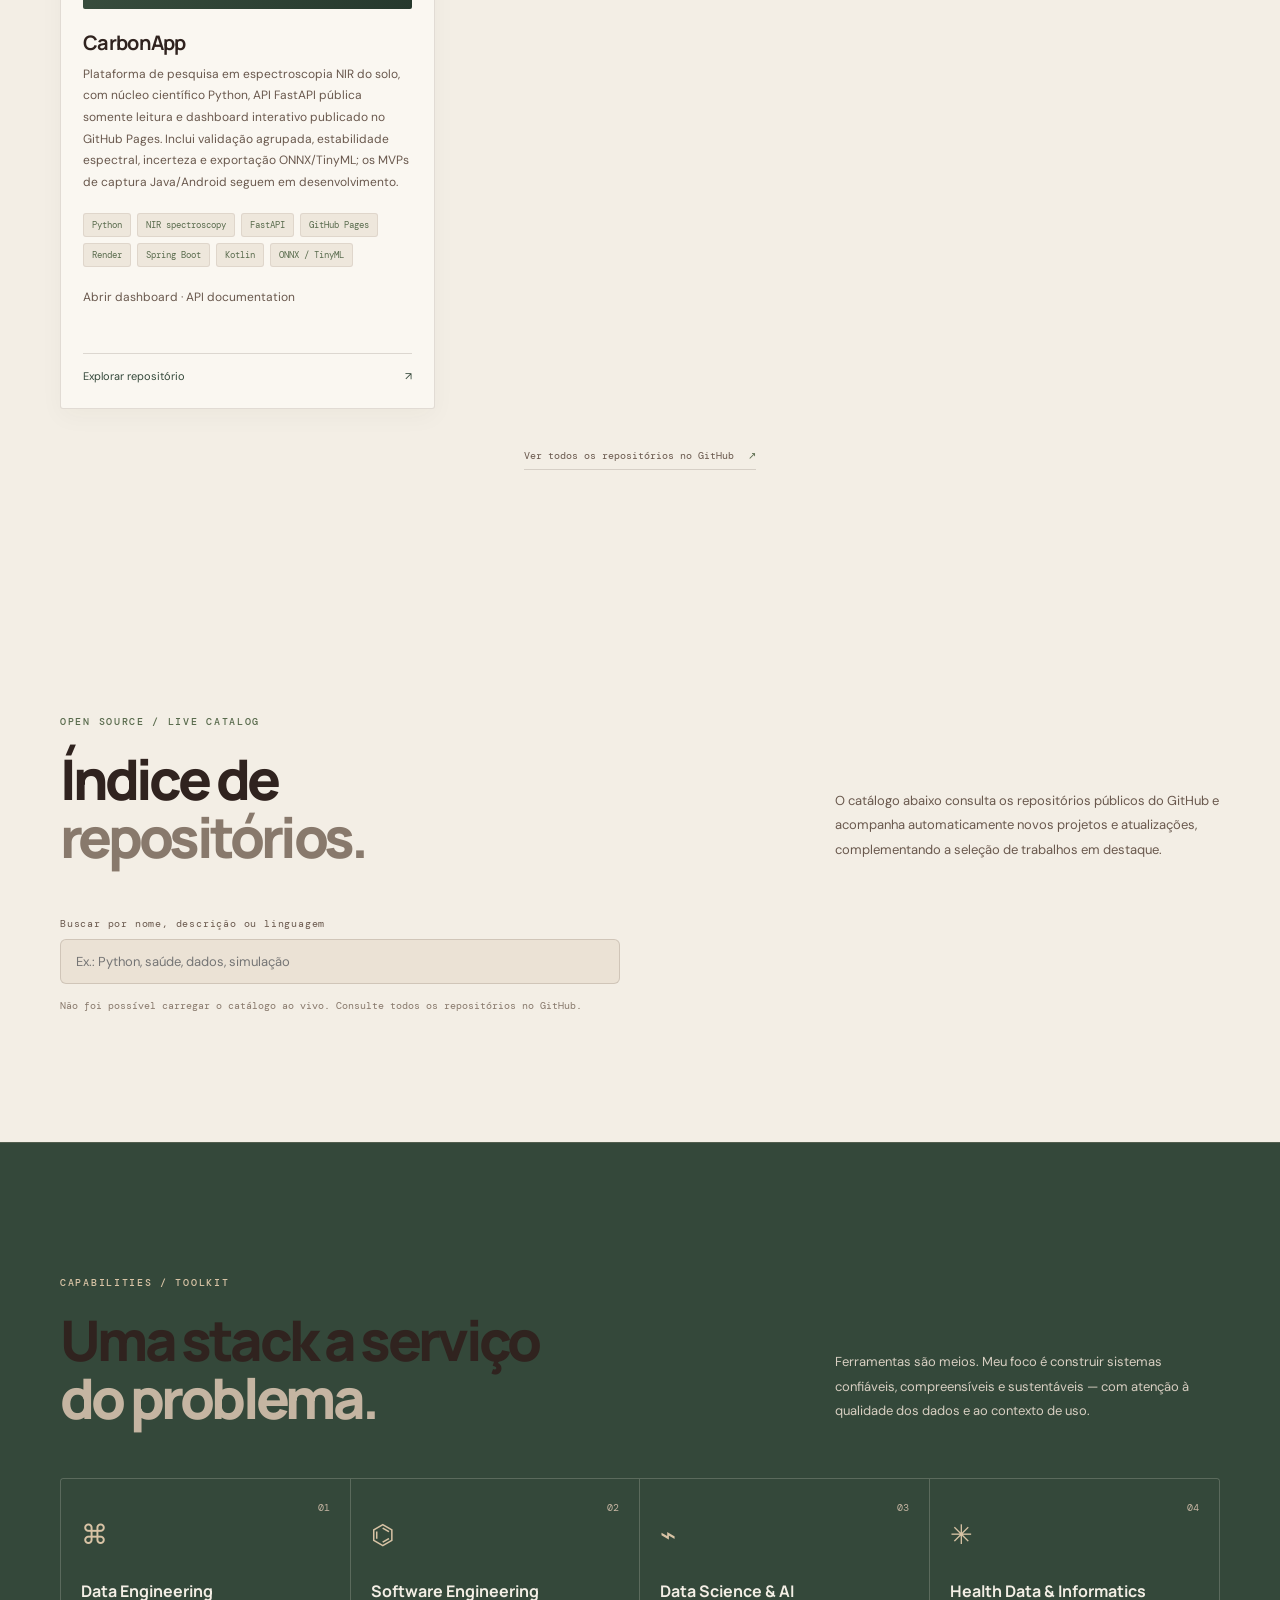
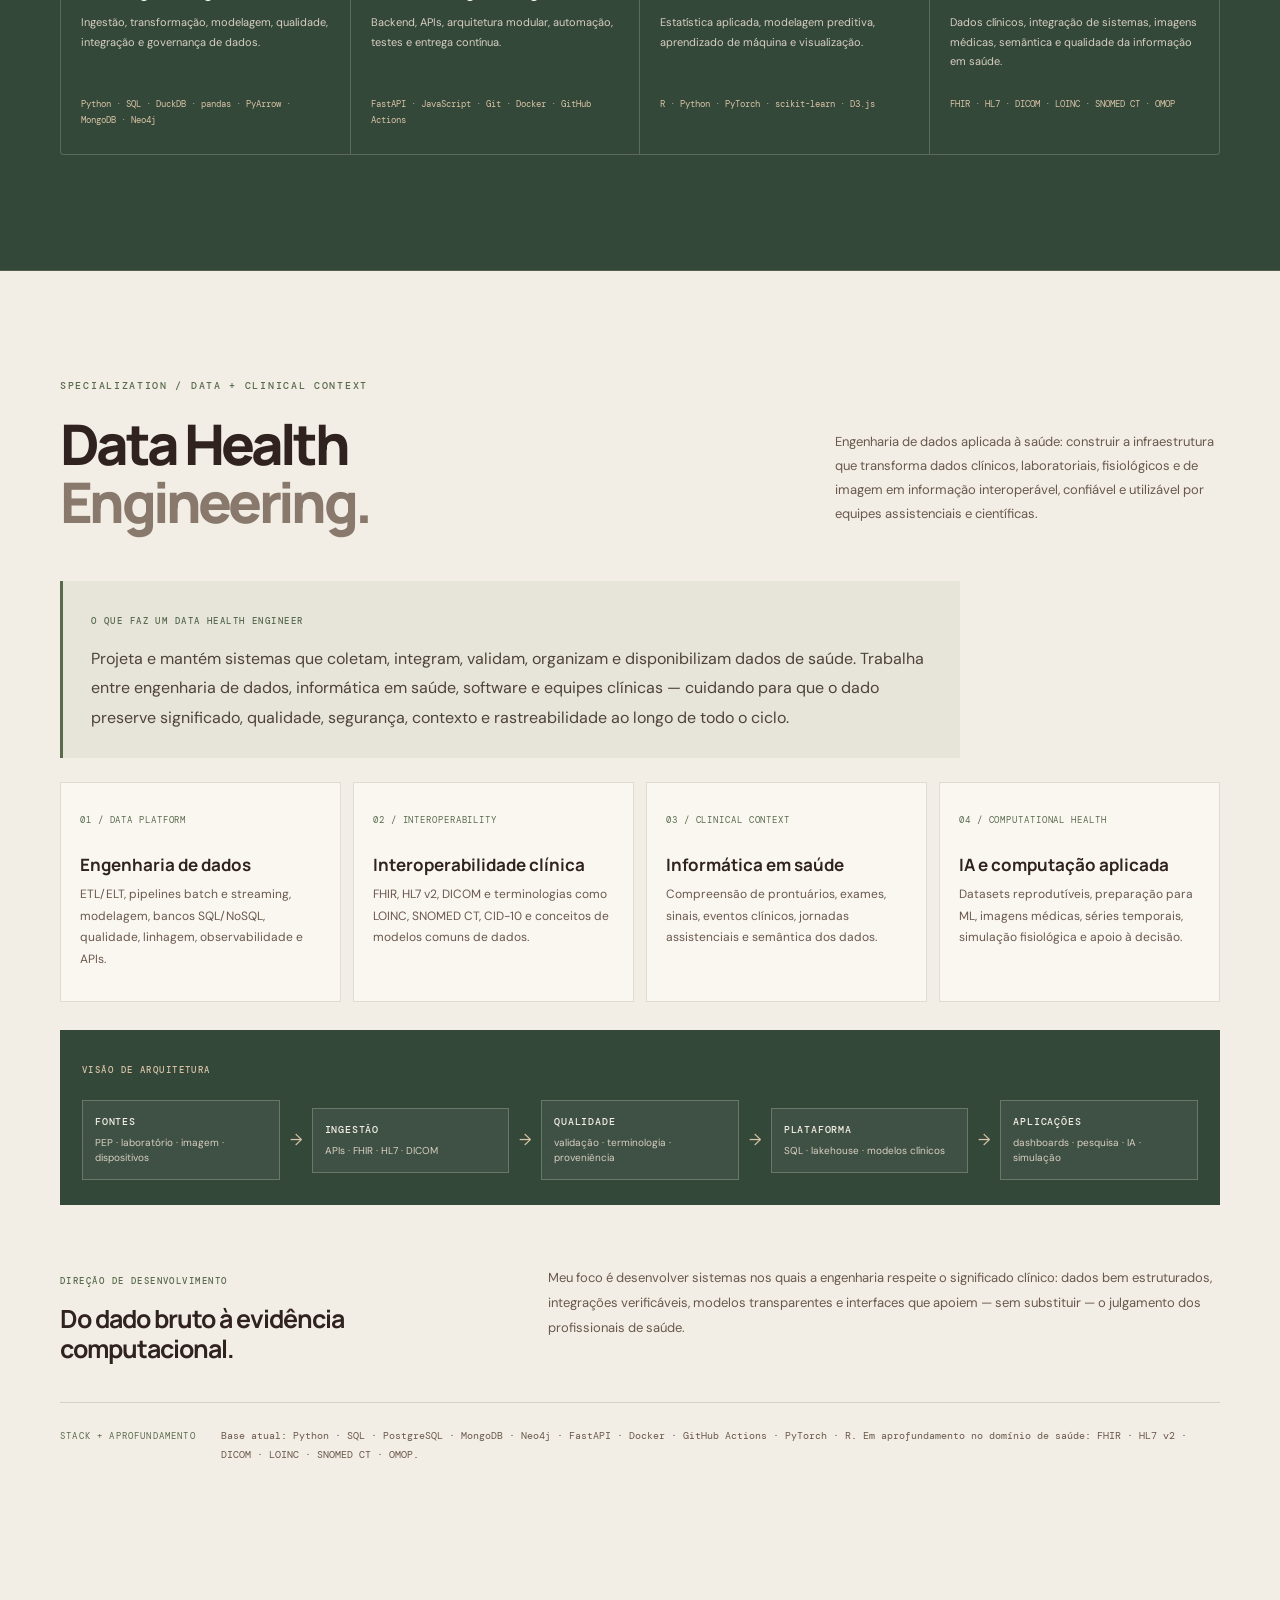
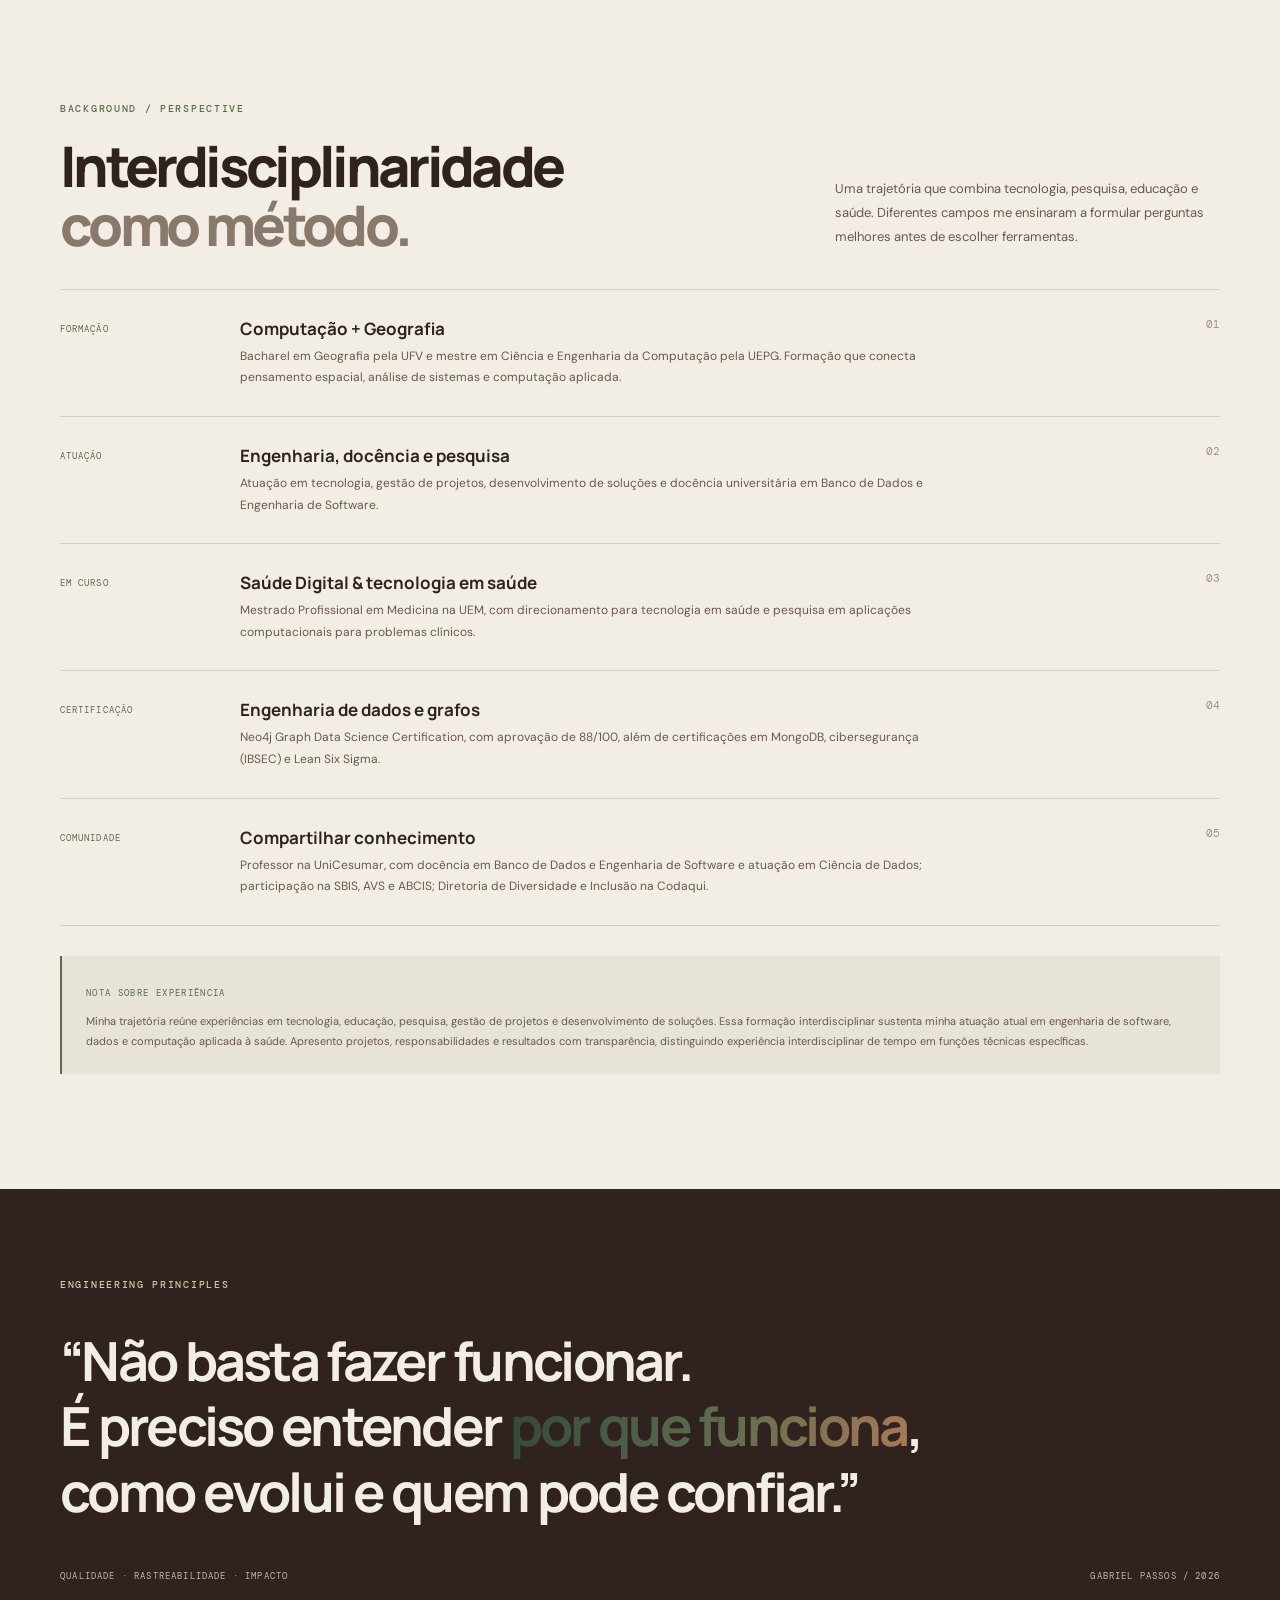
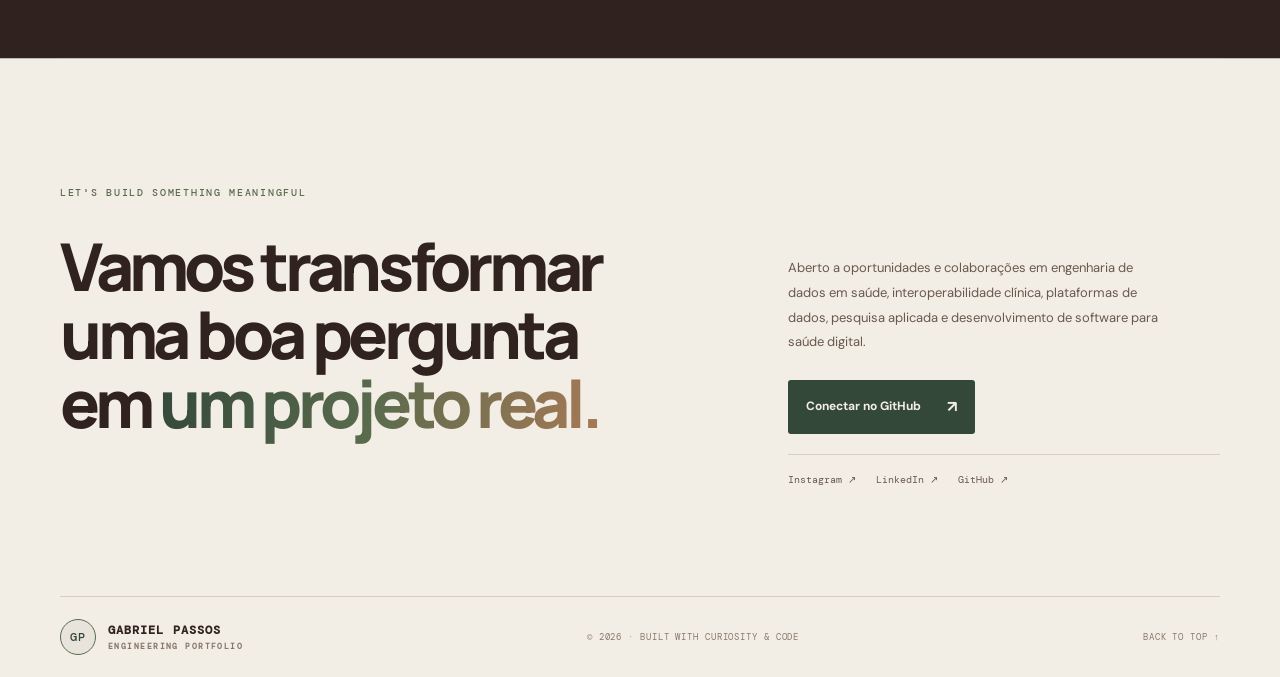
==== commit 450be1a3: "Update health project portfolio descriptions" ====
--- a/portfolio/index.html
+++ b/portfolio/index.html
@@ -99,14 +99,14 @@
           <article class="project-card" data-category="health software research">
           <div class="project-top"><span class="project-type">05 / HEALTH ENGINEERING LAB</span><span class="project-arrow">↗</span></div>
           <div class="project-art art-heart"><div class="heart-pulse">♡</div><svg viewBox="0 0 500 100" role="img" aria-label="Traçado ilustrativo de sinal"><path d="M0 52 H100 L125 52 L145 22 L165 82 L185 4 L205 65 L225 52 H300 L325 52 L345 22 L365 82 L385 4 L405 65 L425 52 H500"/></svg><span class="heart-caption">PHYSIOLOGY · 3D · PERFUSION</span></div>
-          <h3>PerfusionLab</h3><p>Plataforma distribuída de pesquisa em cirurgia cardiovascular e circulação extracorpórea, com API Java/Spring Boot, simulações ODE/PDE, filas RabbitMQ, PostgreSQL e workers especializados. Protótipo educacional e de pesquisa.</p>
+          <h3>PerfusionLab</h3><p>Plataforma distribuída de pesquisa em circulação extracorpórea: API Java/Spring Boot, modelos ODE/PDE, filas RabbitMQ, PostgreSQL, transactional outbox, workers com leases e processamento assíncrono. Protótipo educacional e de pesquisa, sem validação clínica.</p>
           <div class="tags"><span>Python</span><span>Physiology</span><span>3D simulation</span><span>Data visualization</span></div>
           <a class="project-link" href="https://iamdatagabs.github.io/perfusion_lab/frontend/workbench.html" target="_blank" rel="noreferrer">Abrir bancada computacional <b>↗</b></a><a class="project-link" href="https://github.com/iamdatagabs/perfusion_lab" target="_blank" rel="noreferrer">Ver repositório <b>↗</b></a>
         </article>
           <article class="project-card" data-category="health research software">
           <div class="project-top"><span class="project-type">06 / HEALTH COMPUTING LAB</span><span class="project-arrow">↗</span></div>
           <div class="project-art art-neural"><div class="neural-net"><i></i><i></i><i></i><i></i><i></i><i></i><i></i><i></i><i></i><b></b></div><span class="neural-caption">SPLEEN · PHYSIOLOGY · MODELING</span></div>
-          <h3>SPLEEN</h3><p>Ambiente experimental de fisiologia computacional para explorar hemodinâmica esplâncnica, pressão portal, perfusão regional, incerteza e visualização tridimensional interativa do baço. Os resultados são modelos reduzidos de pesquisa, não medições anatômicas nem ferramenta clínica.</p>
+          <h3>SPLEEN</h3><p>Ambiente experimental de fisiologia computacional com compartimentos arteriais regionais, pressão portal, balanços de fluxo, análise de sensibilidade e incerteza, além de visualização 3D paramétrica do baço. Modelo reduzido de pesquisa; não representa anatomia segmentada, CFD espacial ou ferramenta clínica.</p>
           <div class="tags"><span>Python</span><span>Mathematical modeling</span><span>3D</span><span>Physiology</span></div>
           <a class="project-link" href="https://iamdatagabs.github.io/spleen/" target="_blank" rel="noreferrer">Abrir simulação interativa <b>↗</b></a><a class="project-link" href="https://github.com/iamdatagabs/spleen" target="_blank" rel="noreferrer">Ver repositório <b>↗</b></a>
         </article>
@@ -133,14 +133,14 @@
           <article class="project-card" data-category="health research">
           <div class="project-top"><span class="project-type">02 / ENGINEERING REPOSITORY</span><span class="project-arrow">↗</span></div>
           <div class="project-art art-neural"><div class="neural-net"><i></i><i></i><i></i><i></i><i></i><i></i><i></i><i></i><i></i><b></b></div><span class="neural-caption">REPRESENTATION LEARNING</span></div>
-          <h3>NeuralRepo</h3><p>Pesquisa experimental em deep learning para imagens médicas heterogêneas, com foco em generalização, TinyML e domain adaptation.</p>
+          <h3>NeuralRepo</h3><p>Framework experimental de deep learning para imagens médicas heterogêneas, com foco em generalização entre domínios, domain adaptation e modelos eficientes (TinyML). Inclui ferramentas exploratórias para MRI cerebral; não é sistema diagnóstico.</p>
           <div class="tags"><span>PyTorch</span><span>Medical imaging</span><span>TinyML</span></div>
           <a class="project-link" href="https://github.com/iamdatagabs/neuralrepo" target="_blank" rel="noreferrer">Explorar repositório <b>↗</b></a>
         </article>
           <article class="project-card" data-category="health data research">
           <div class="project-top"><span class="project-type">03 / ENGINEERING REPOSITORY</span><span class="project-arrow">↗</span></div>
           <div class="project-art art-heart"><div class="heart-pulse">♡</div><svg viewBox="0 0 500 100" role="img" aria-label="Traçado ilustrativo de sinal"><path d="M0 52 H100 L125 52 L145 22 L165 82 L185 4 L205 65 L225 52 H300 L325 52 L345 22 L365 82 L385 4 L405 65 L425 52 H500"/></svg><span class="heart-caption">SIGNAL · MODEL · EXPLAIN</span></div>
-          <h3>Coronary Monorepo</h3><p>Pipeline de análise cardiovascular com estatística clínica, machine learning, calibração, métricas diagnósticas e explicabilidade.</p>
+          <h3>Coronary Monorepo</h3><p>Pipeline retrospectivo e experimental com estatística inferencial, machine learning, calibração, métricas de acurácia diagnóstica, decision curve analysis e explicabilidade SHAP. Utiliza base pública/didática e não estima risco individual nem orienta conduta clínica.</p>
           <div class="tags"><span>Python</span><span>ML</span><span>Explainability</span><span>Clinical data</span></div>
           <a class="project-link" href="https://github.com/iamdatagabs/coronary_monorepo" target="_blank" rel="noreferrer">Explorar repositório <b>↗</b></a>
         </article>
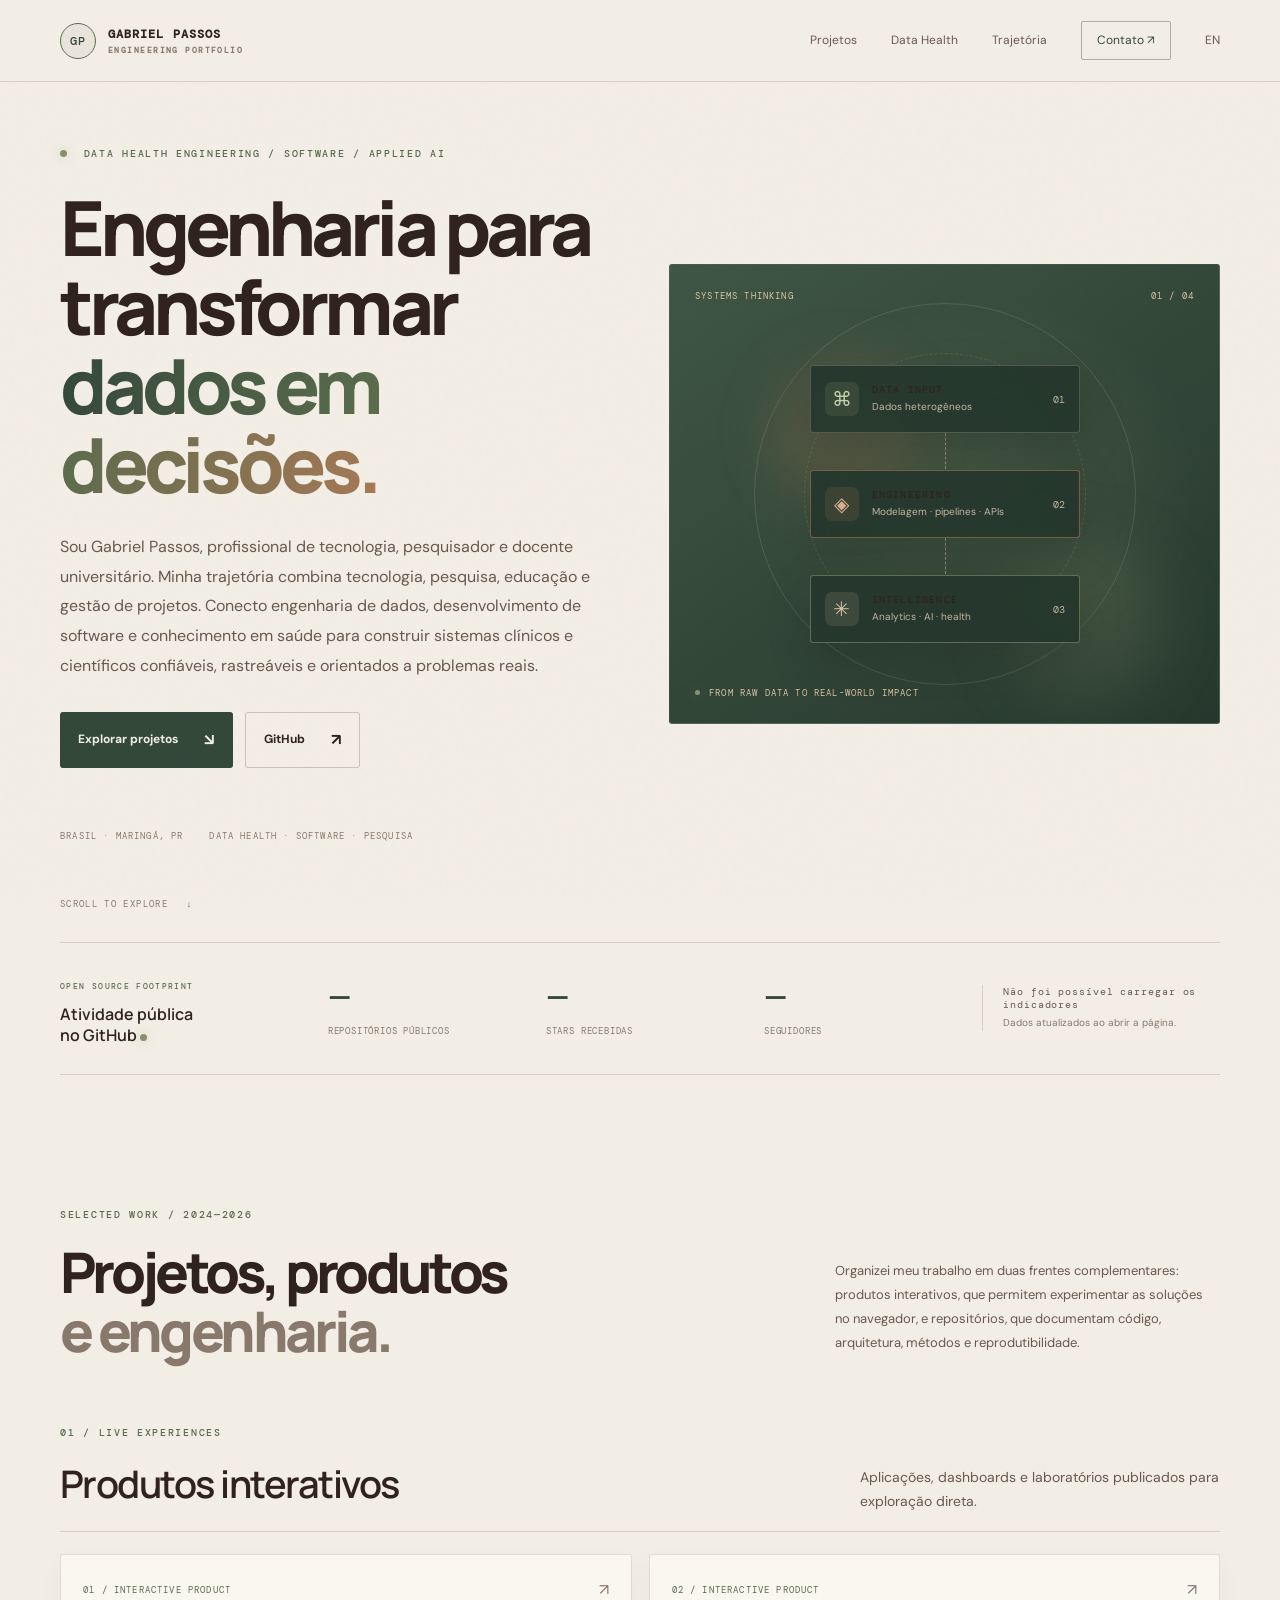
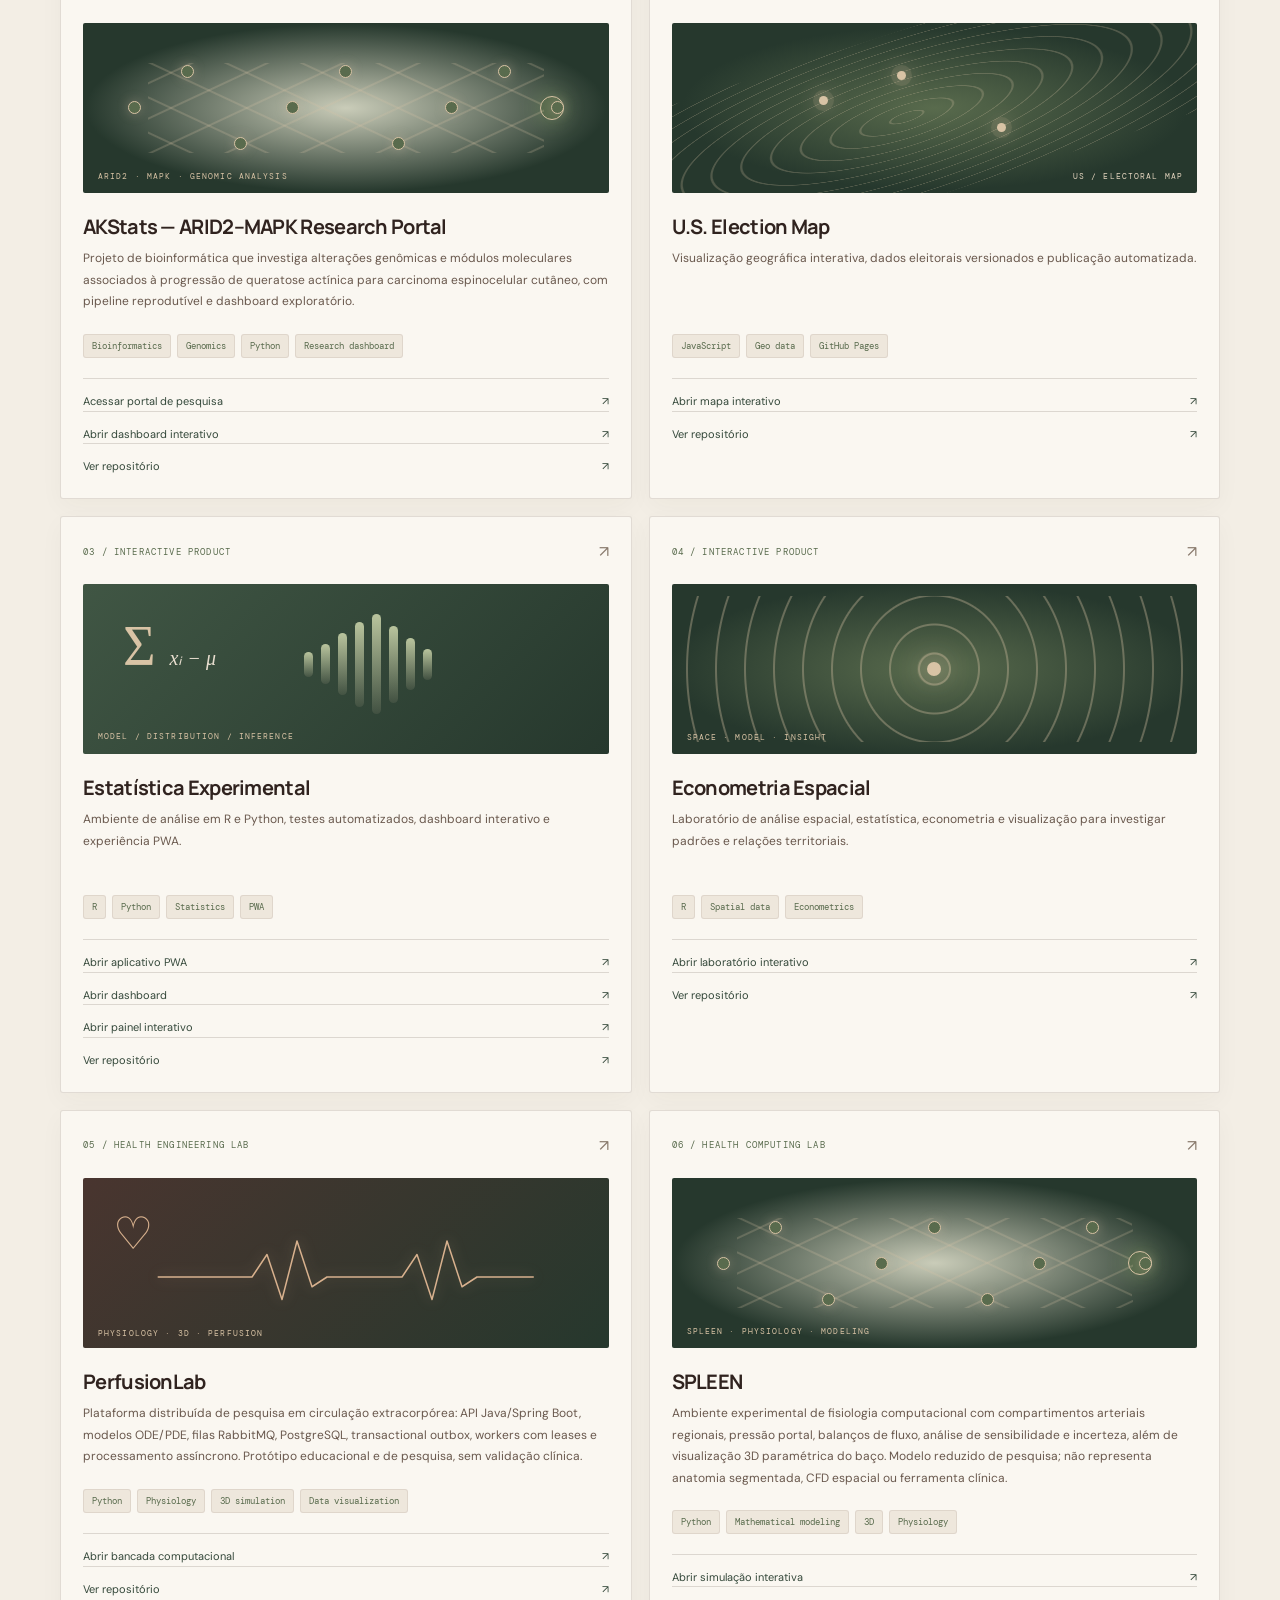
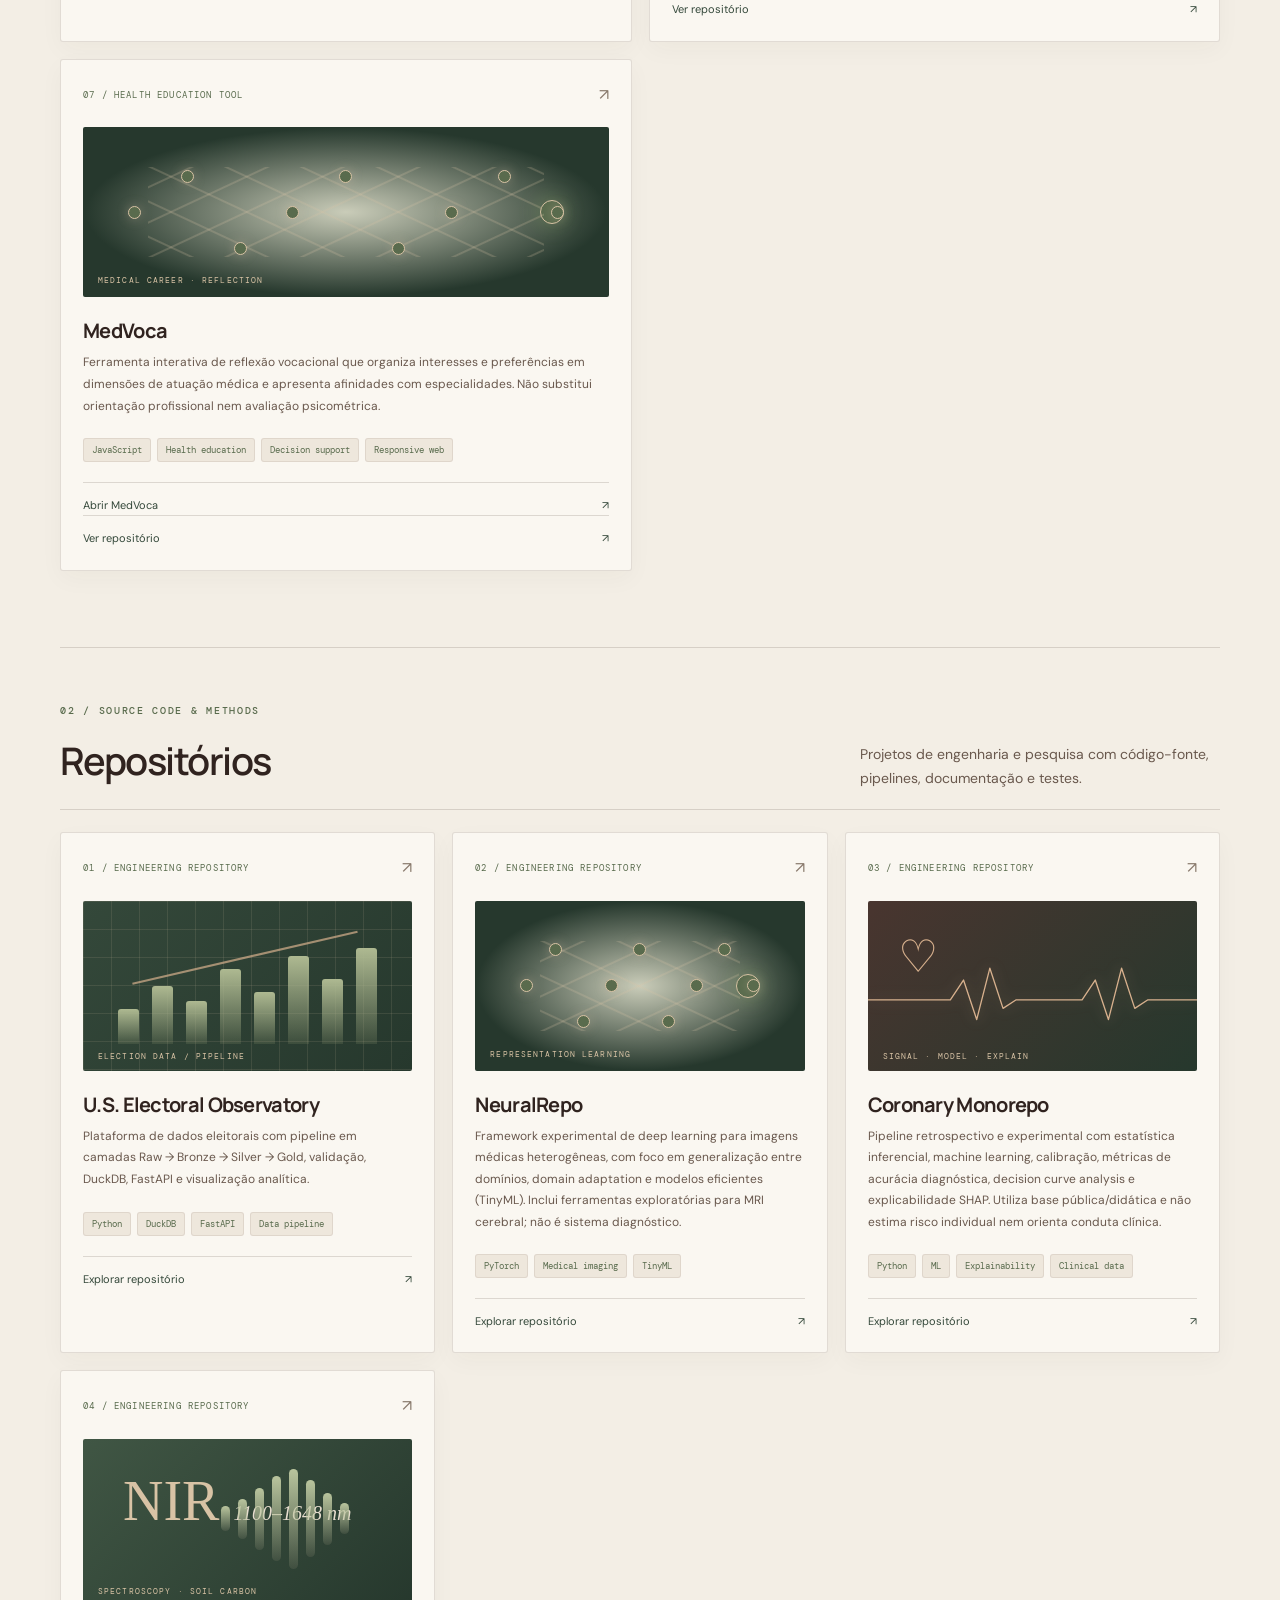
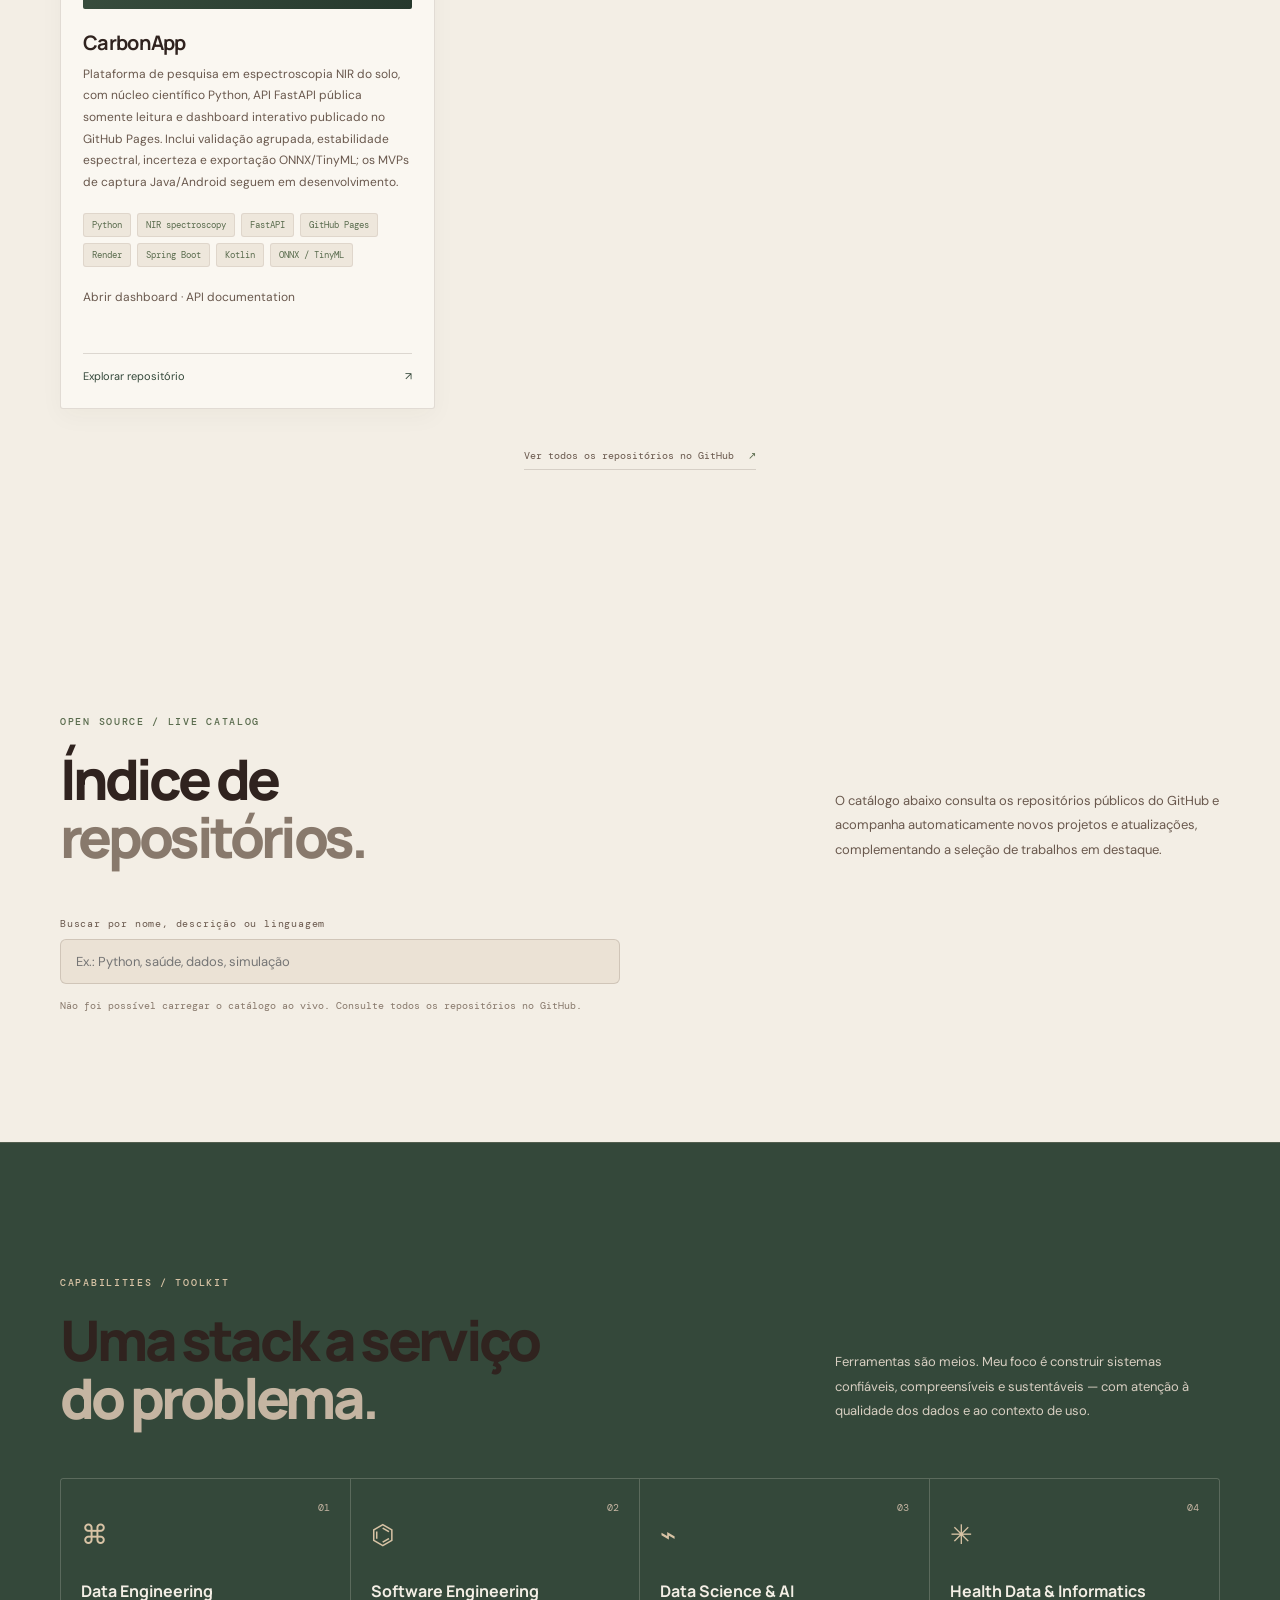
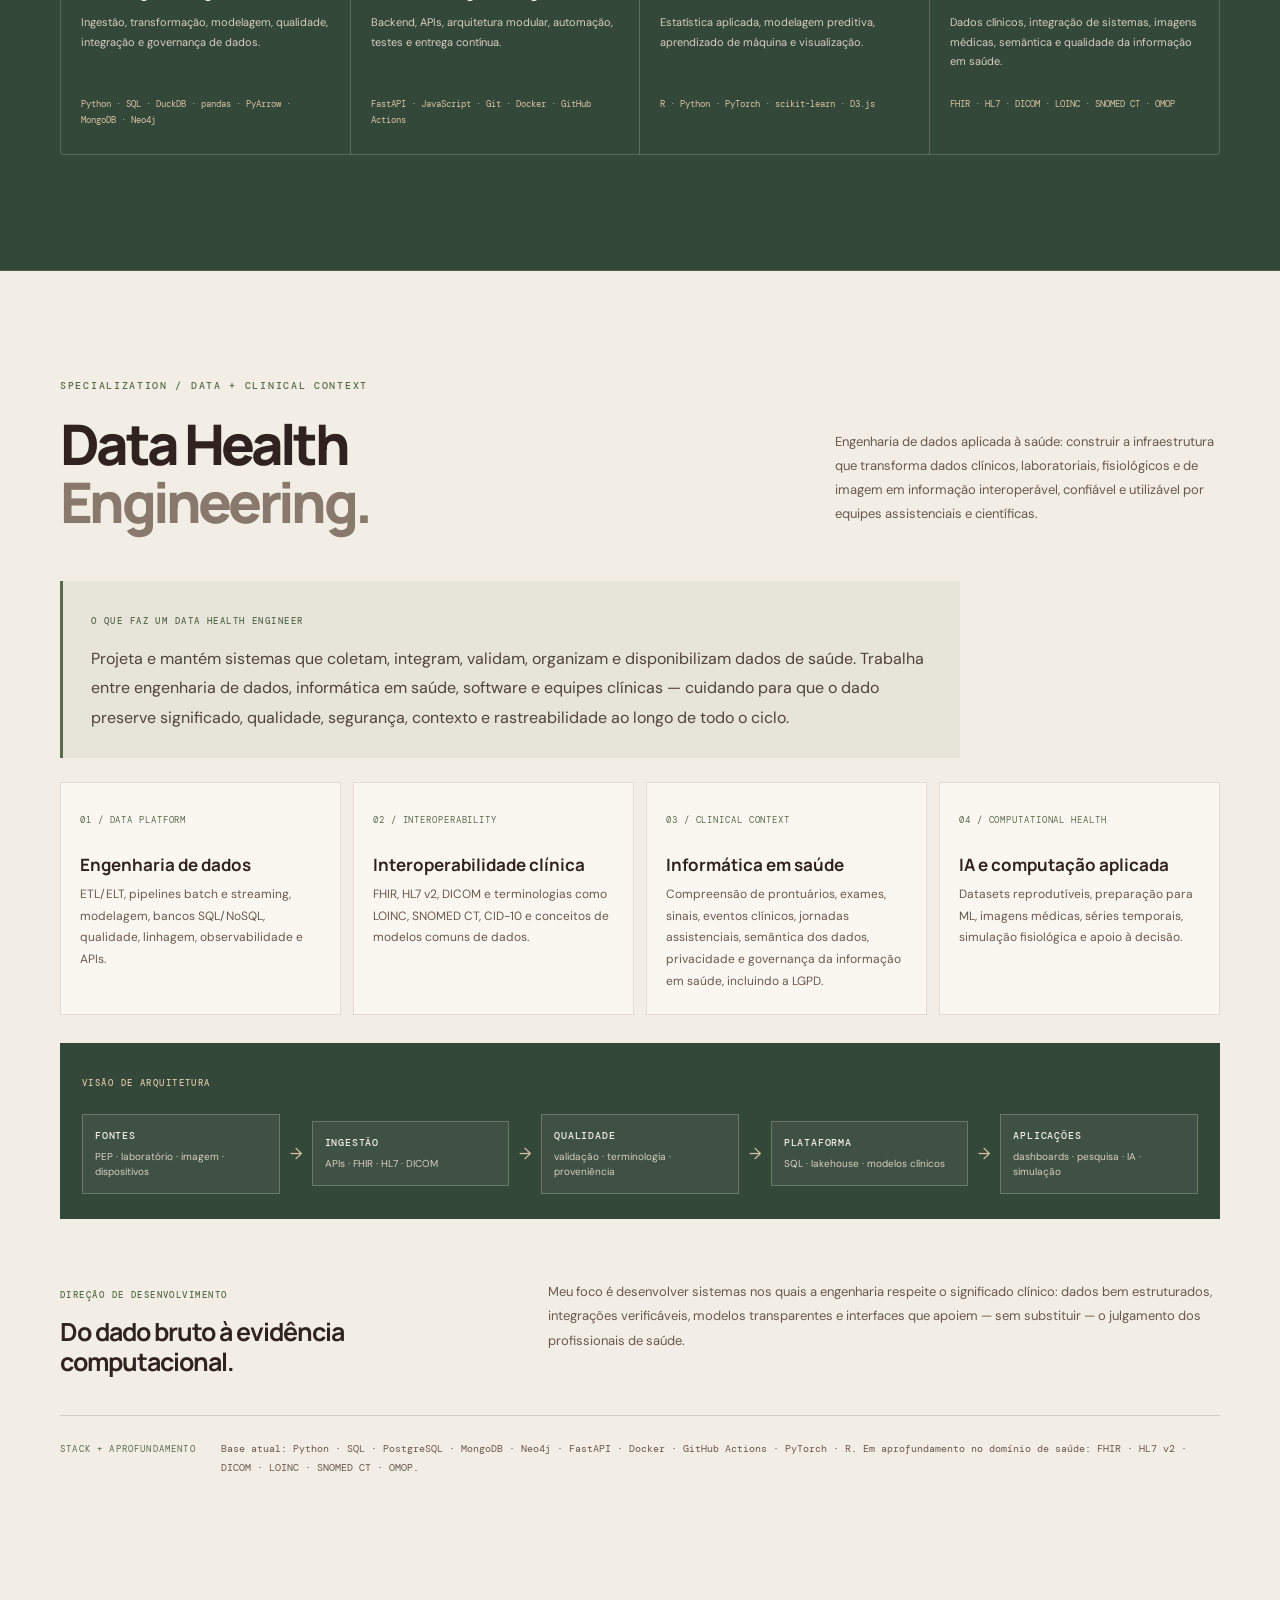
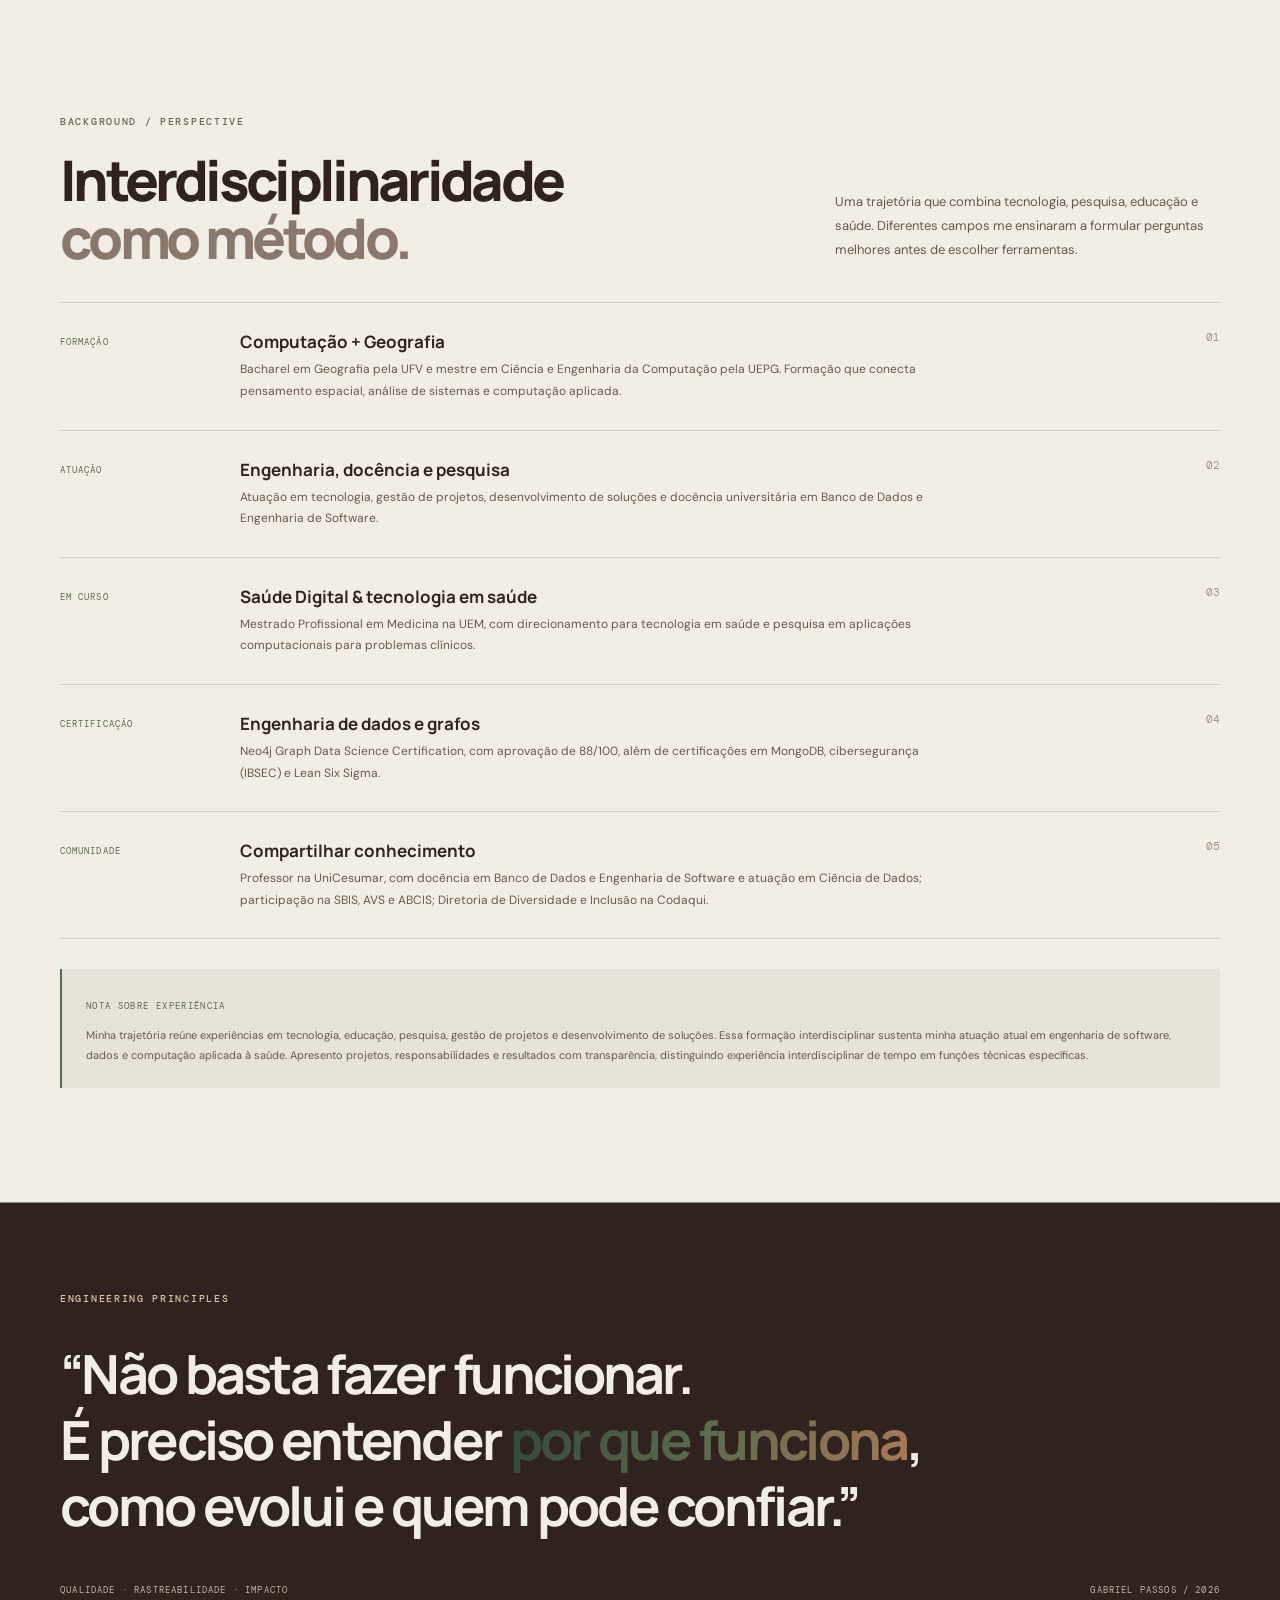
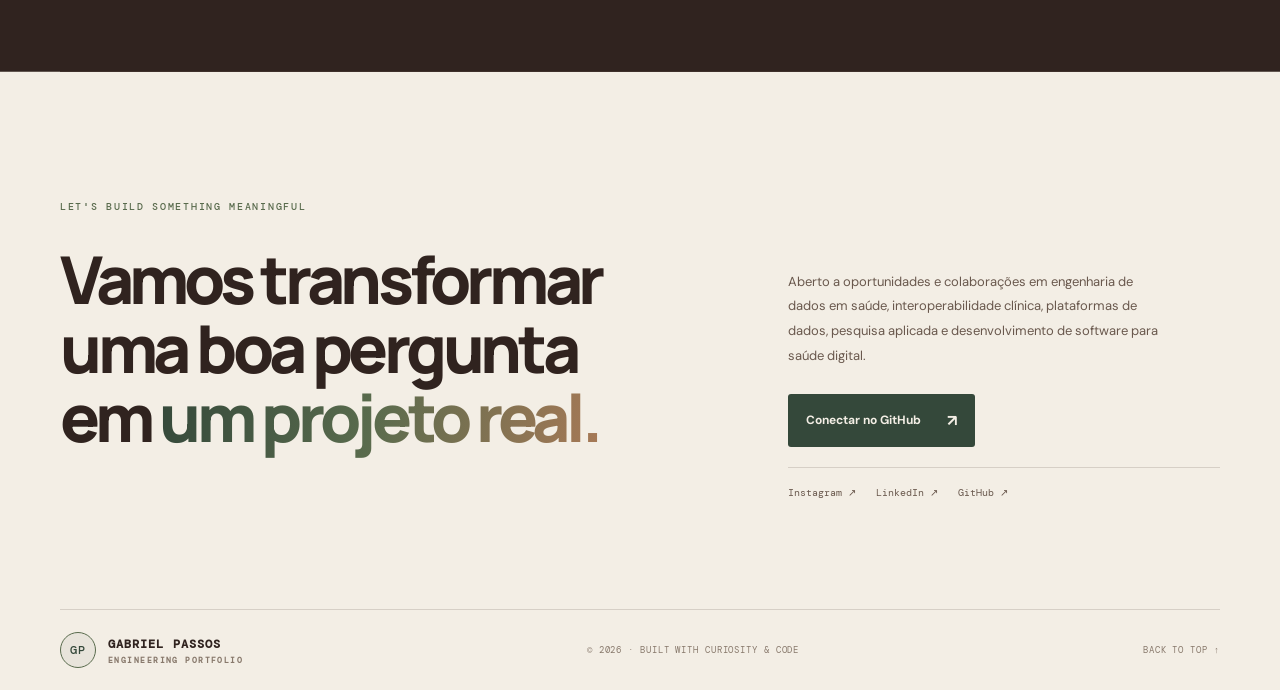
==== commit f8fbdc45: "Clarify health data privacy and governance expertise" ====
--- a/portfolio/index.html
+++ b/portfolio/index.html
@@ -188,7 +188,7 @@
       <div class="health-pillars">
         <article><span>01 / DATA PLATFORM</span><h3>Engenharia de dados</h3><p>ETL/ELT, pipelines batch e streaming, modelagem, bancos SQL/NoSQL, qualidade, linhagem, observabilidade e APIs.</p></article>
         <article><span>02 / INTEROPERABILITY</span><h3>Interoperabilidade clínica</h3><p>FHIR, HL7 v2, DICOM e terminologias como LOINC, SNOMED CT, CID-10 e conceitos de modelos comuns de dados.</p></article>
-        <article><span>03 / CLINICAL CONTEXT</span><h3>Informática em saúde</h3><p>Compreensão de prontuários, exames, sinais, eventos clínicos, jornadas assistenciais e semântica dos dados.</p></article>
+        <article><span>03 / CLINICAL CONTEXT</span><h3>Informática em saúde</h3><p>Compreensão de prontuários, exames, sinais, eventos clínicos, jornadas assistenciais, semântica dos dados, privacidade e governança da informação em saúde, incluindo a LGPD.</p></article>
         <article><span>04 / COMPUTATIONAL HEALTH</span><h3>IA e computação aplicada</h3><p>Datasets reprodutíveis, preparação para ML, imagens médicas, séries temporais, simulação fisiológica e apoio à decisão.</p></article>
       </div>
       <div class="health-architecture">
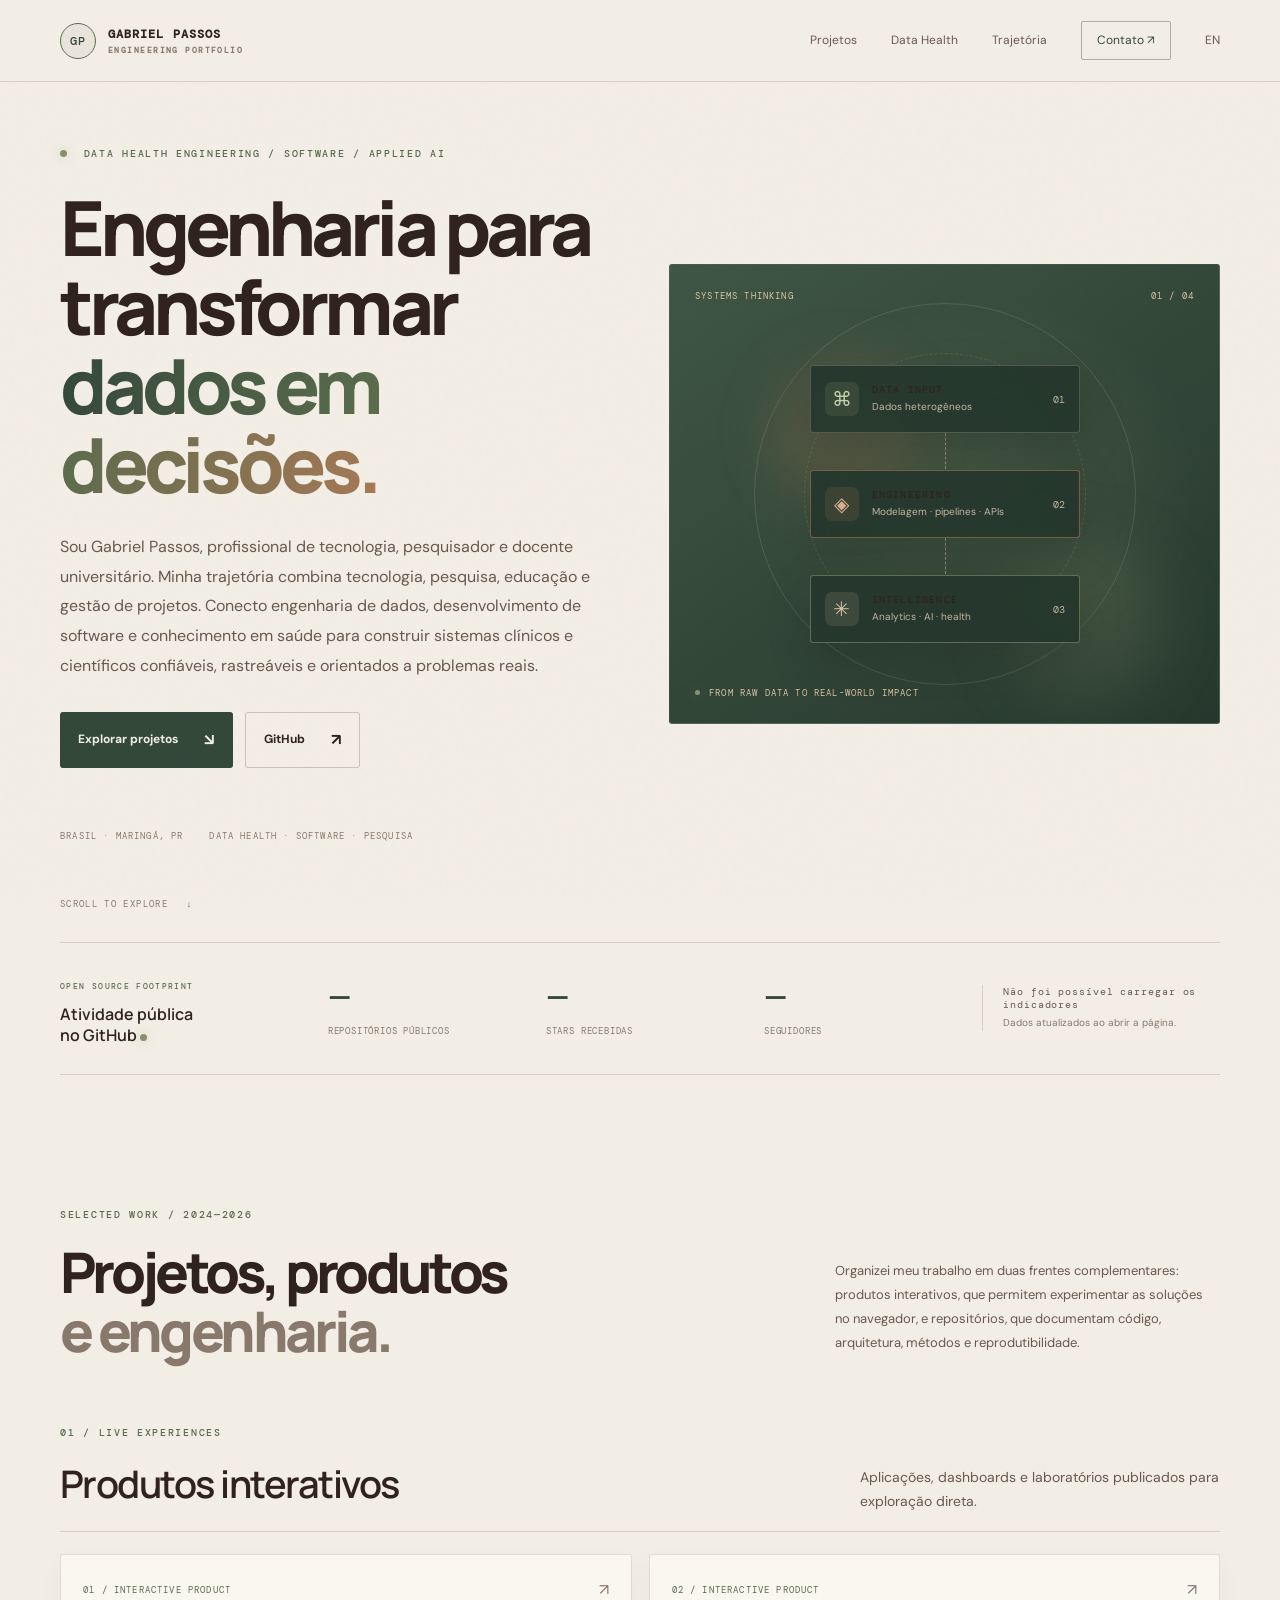
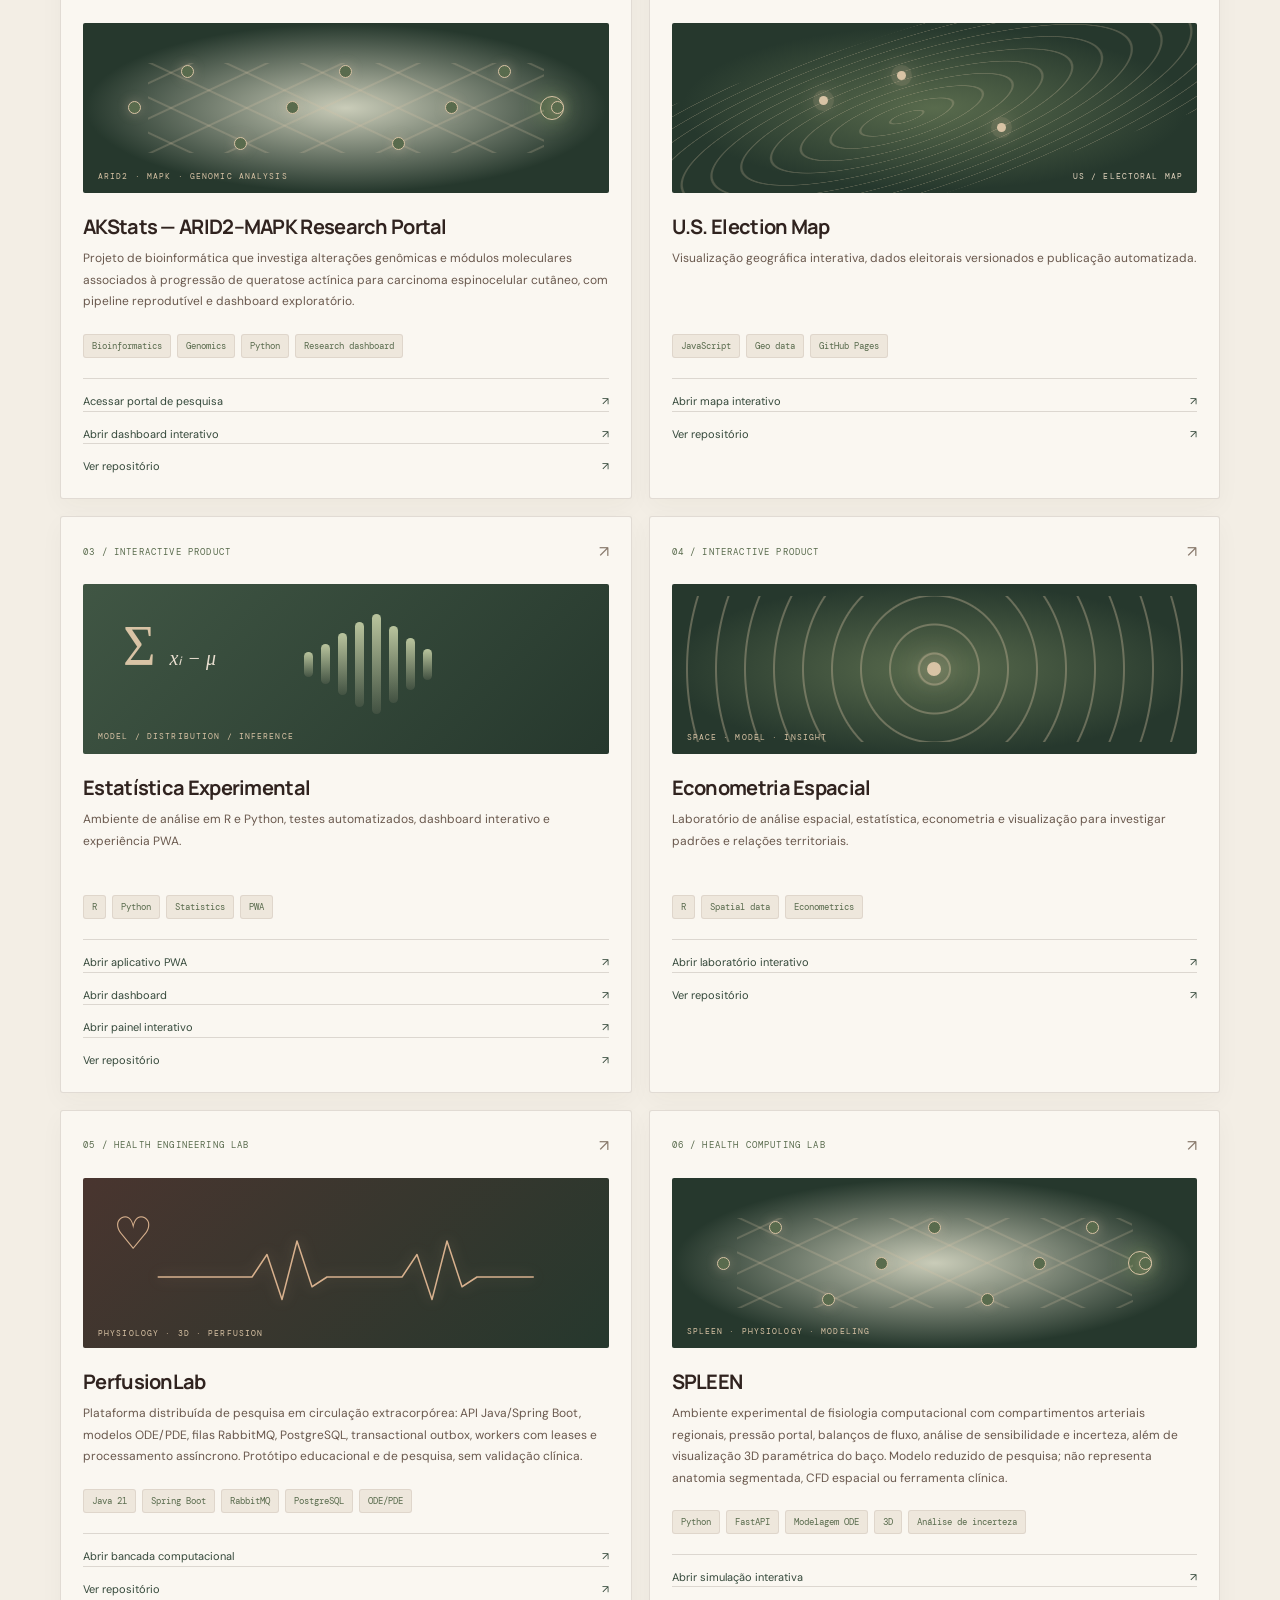
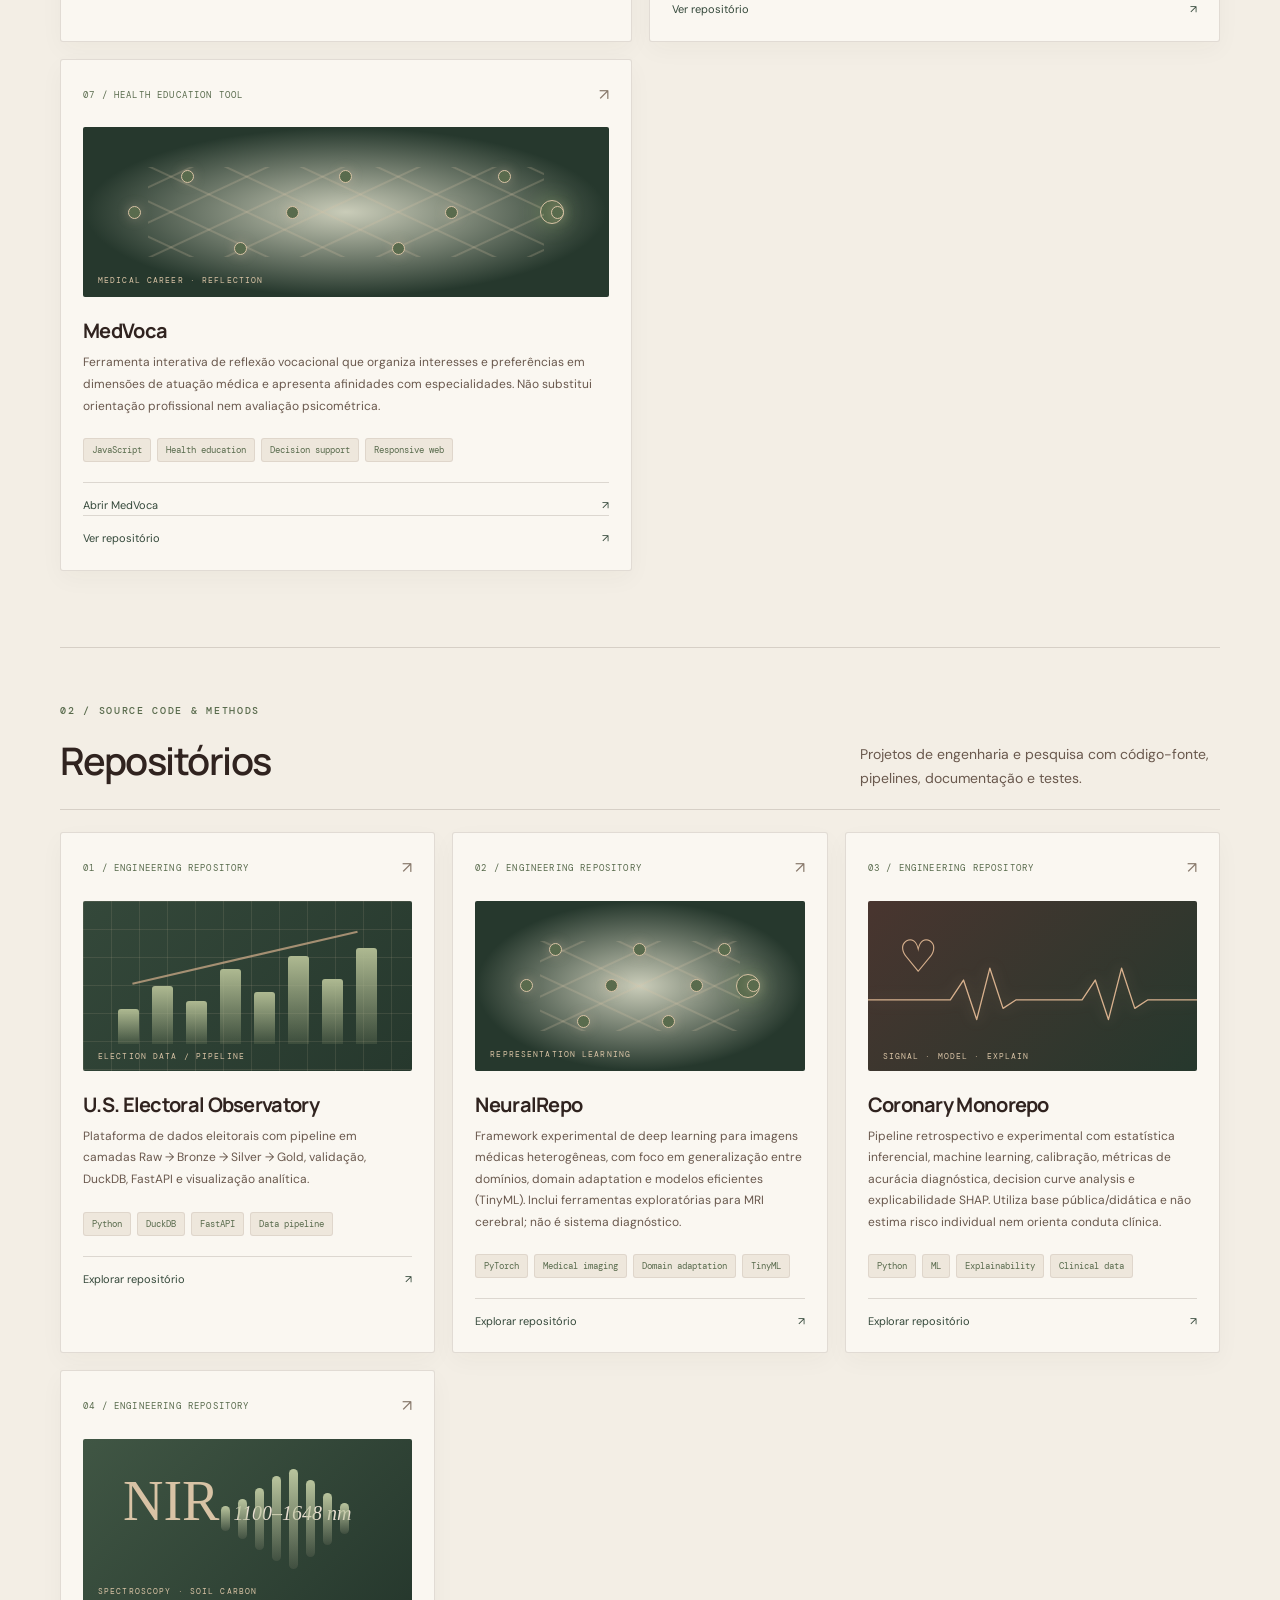
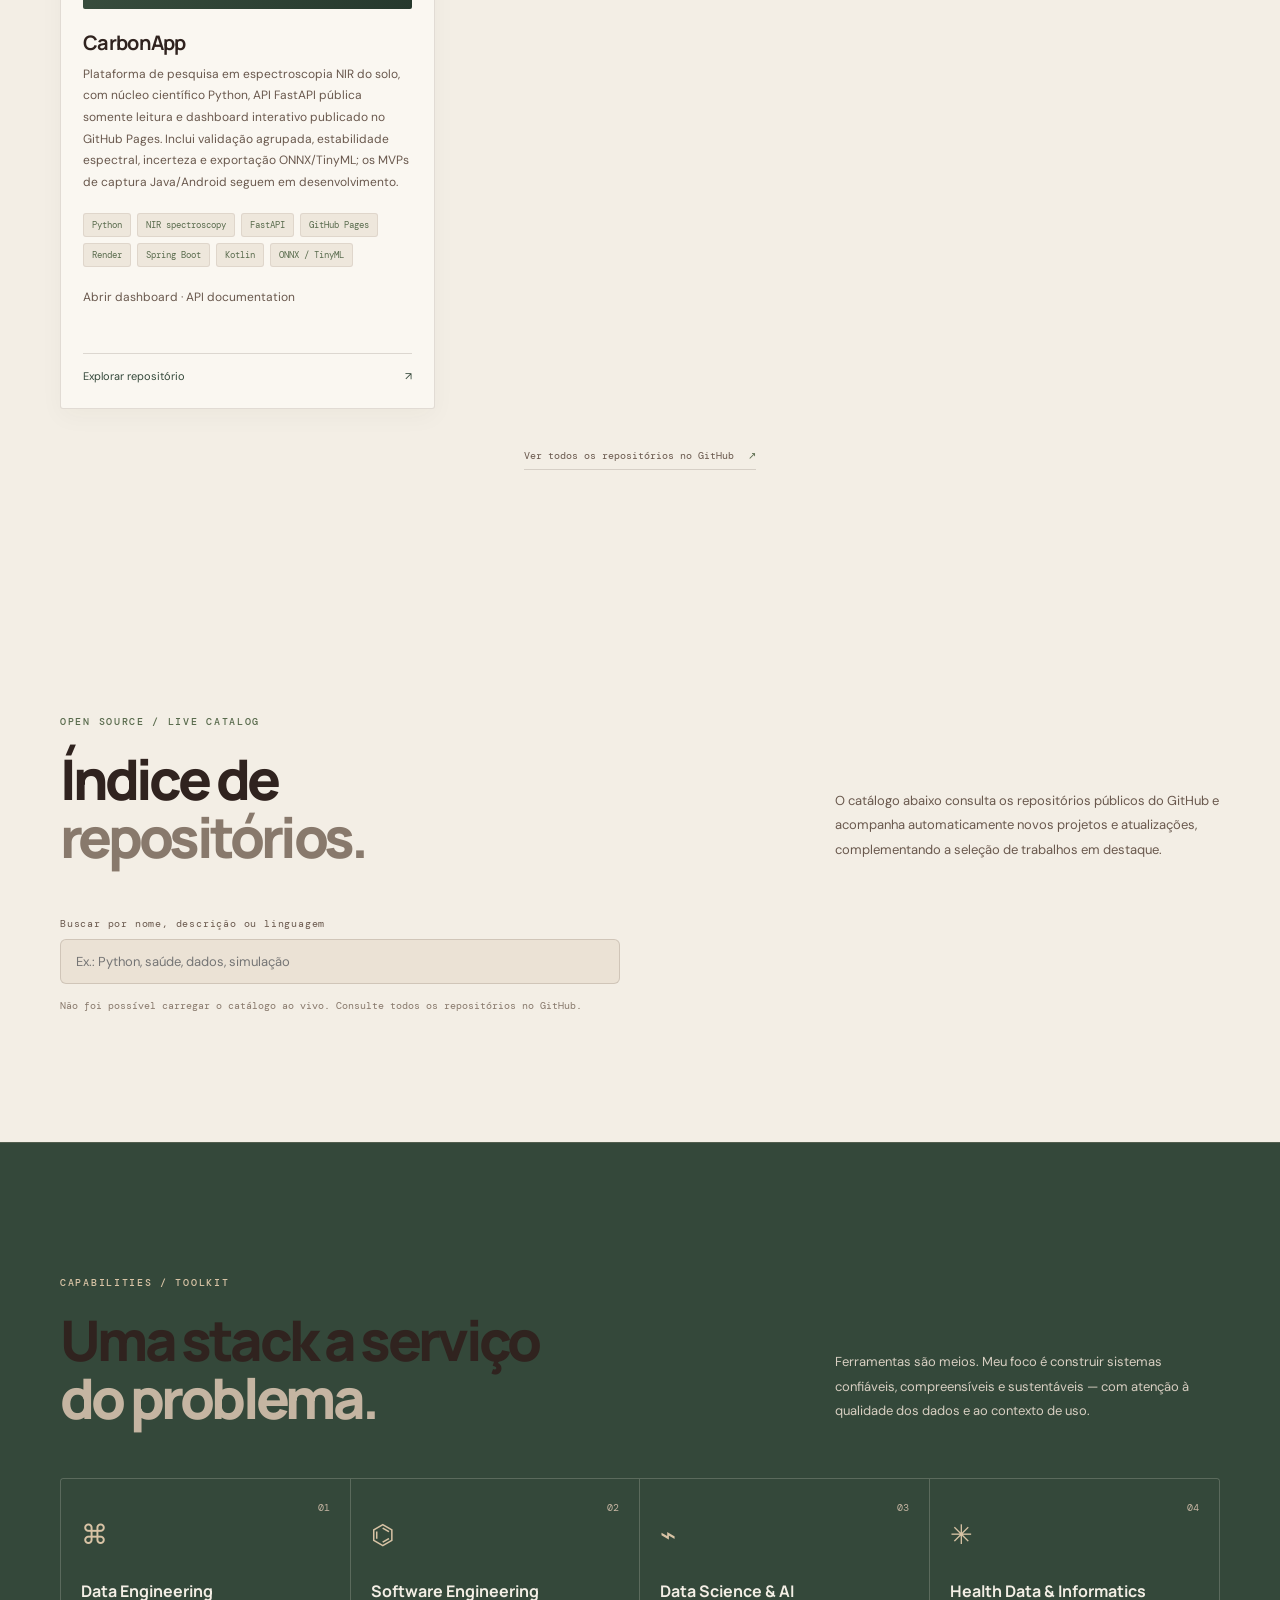
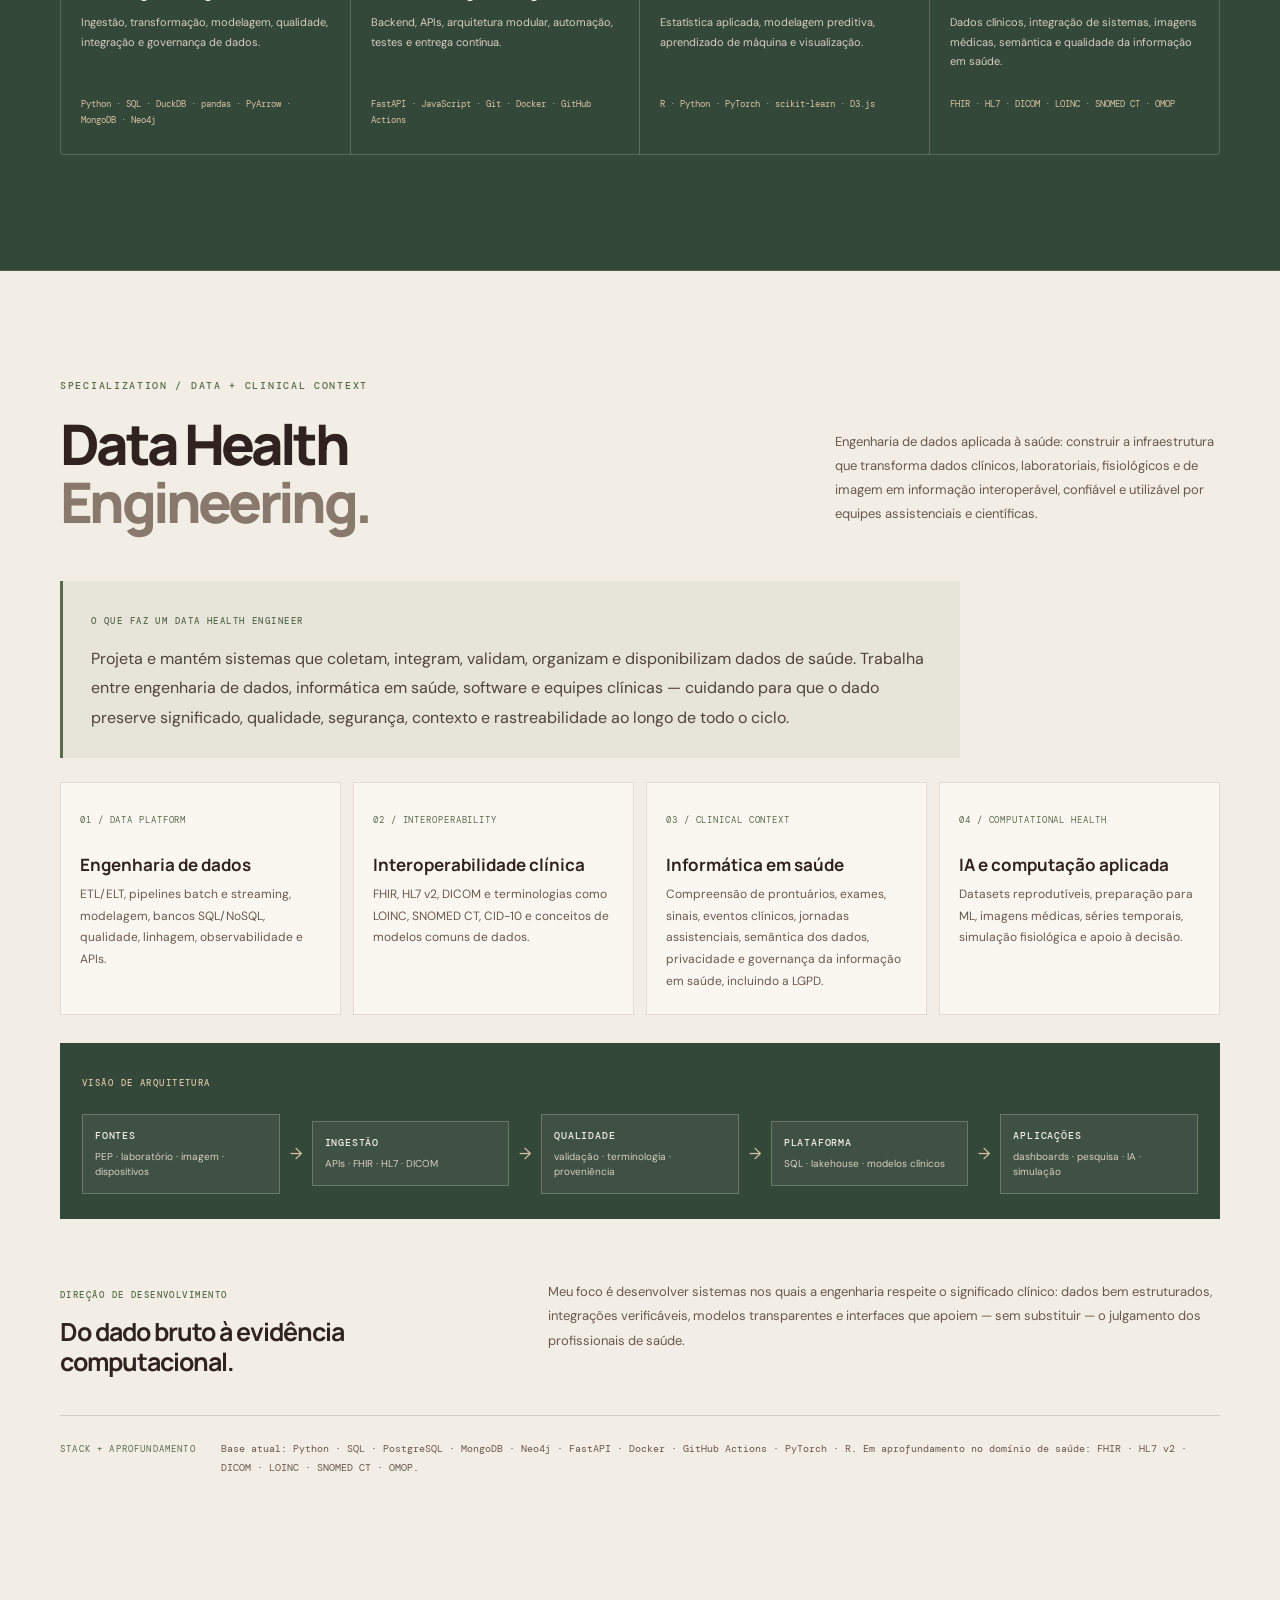
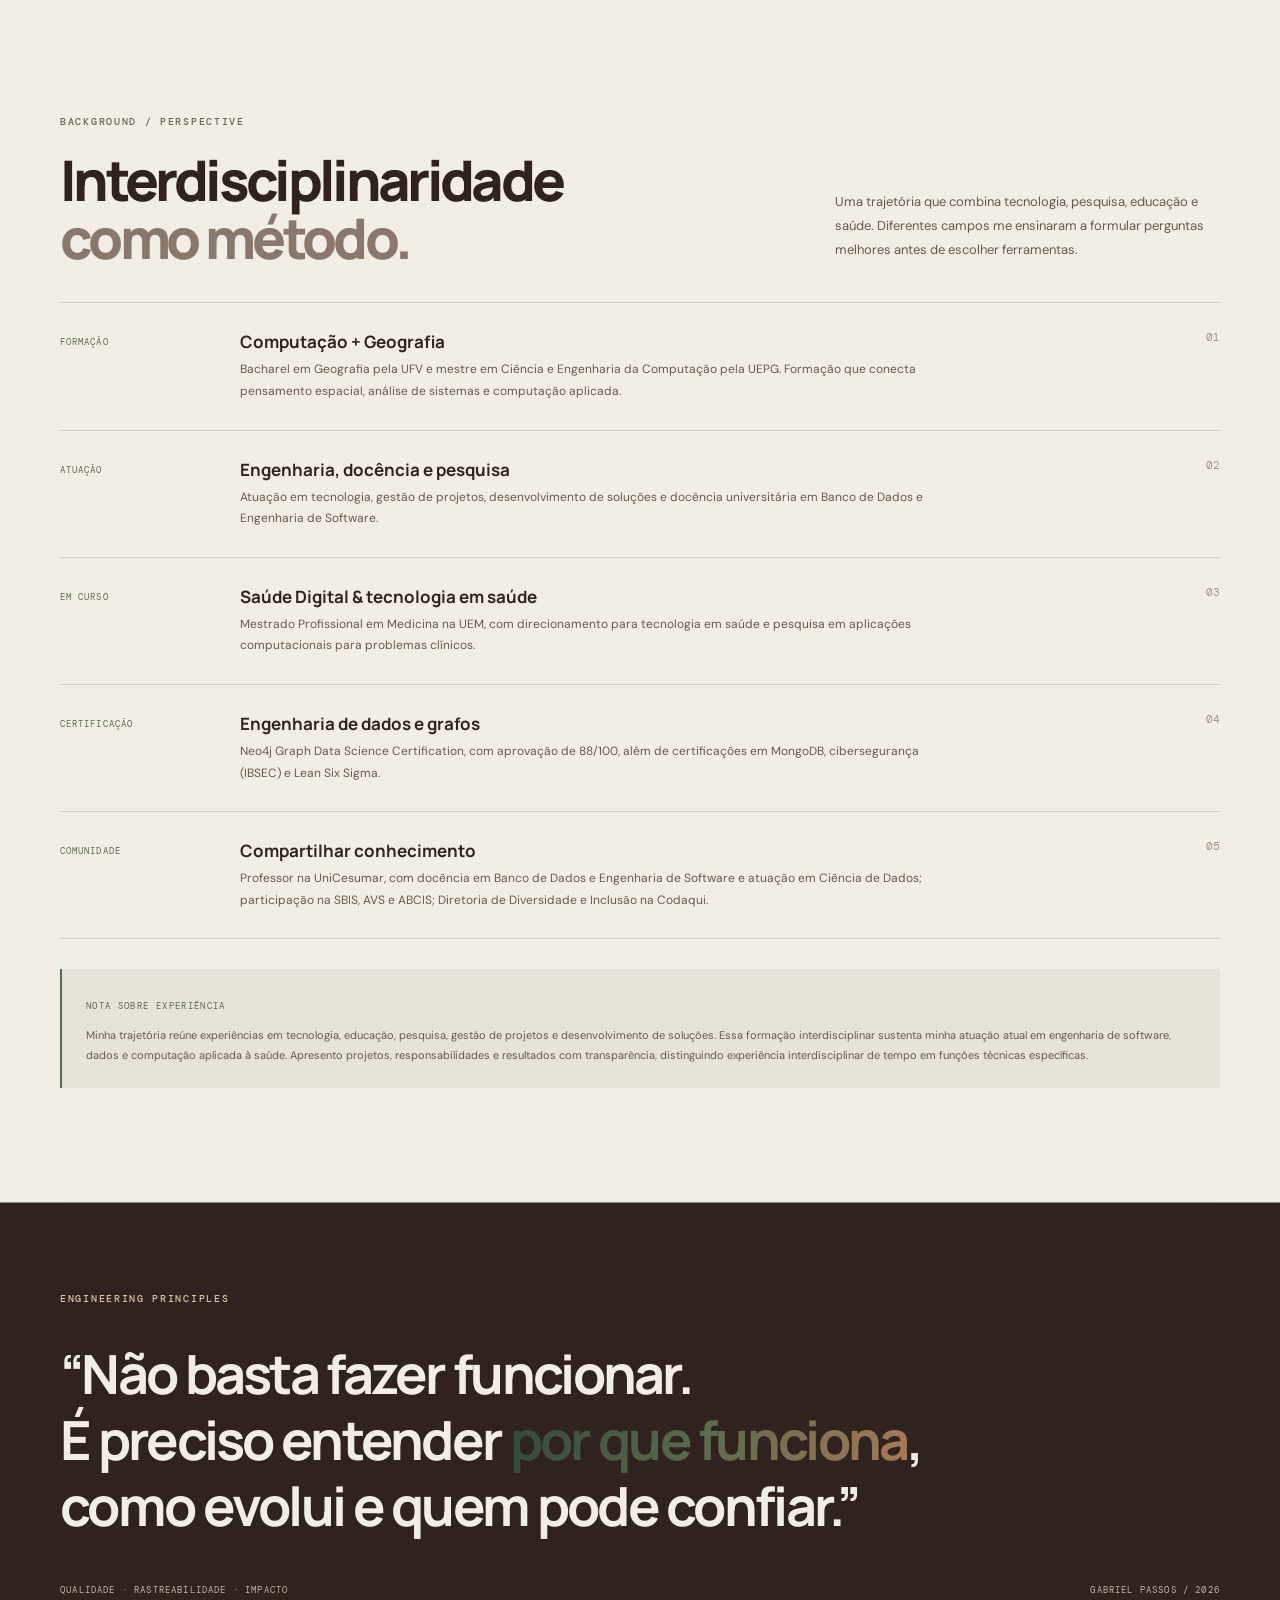
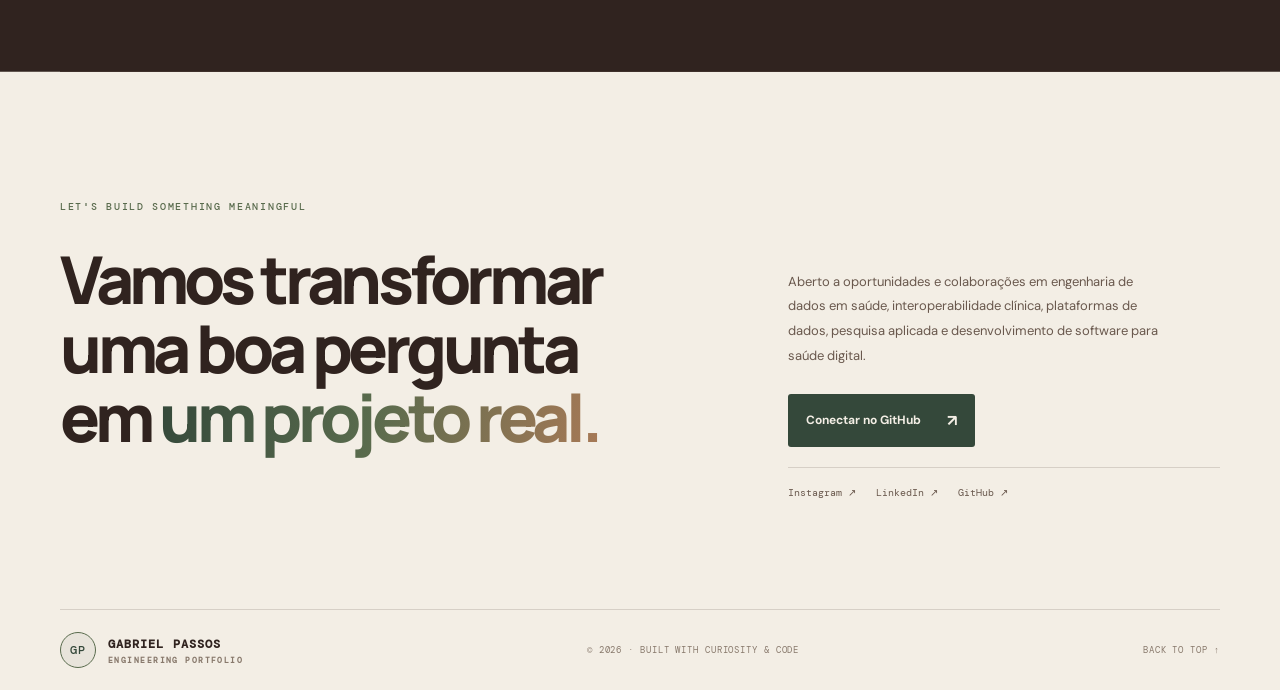
==== commit f4408732: "Align portfolio technology tags with health projects" ====
--- a/portfolio/index.html
+++ b/portfolio/index.html
@@ -100,14 +100,14 @@
           <div class="project-top"><span class="project-type">05 / HEALTH ENGINEERING LAB</span><span class="project-arrow">↗</span></div>
           <div class="project-art art-heart"><div class="heart-pulse">♡</div><svg viewBox="0 0 500 100" role="img" aria-label="Traçado ilustrativo de sinal"><path d="M0 52 H100 L125 52 L145 22 L165 82 L185 4 L205 65 L225 52 H300 L325 52 L345 22 L365 82 L385 4 L405 65 L425 52 H500"/></svg><span class="heart-caption">PHYSIOLOGY · 3D · PERFUSION</span></div>
           <h3>PerfusionLab</h3><p>Plataforma distribuída de pesquisa em circulação extracorpórea: API Java/Spring Boot, modelos ODE/PDE, filas RabbitMQ, PostgreSQL, transactional outbox, workers com leases e processamento assíncrono. Protótipo educacional e de pesquisa, sem validação clínica.</p>
-          <div class="tags"><span>Python</span><span>Physiology</span><span>3D simulation</span><span>Data visualization</span></div>
+          <div class="tags"><span>Java 21</span><span>Spring Boot</span><span>RabbitMQ</span><span>PostgreSQL</span><span>ODE/PDE</span></div>
           <a class="project-link" href="https://iamdatagabs.github.io/perfusion_lab/frontend/workbench.html" target="_blank" rel="noreferrer">Abrir bancada computacional <b>↗</b></a><a class="project-link" href="https://github.com/iamdatagabs/perfusion_lab" target="_blank" rel="noreferrer">Ver repositório <b>↗</b></a>
         </article>
           <article class="project-card" data-category="health research software">
           <div class="project-top"><span class="project-type">06 / HEALTH COMPUTING LAB</span><span class="project-arrow">↗</span></div>
           <div class="project-art art-neural"><div class="neural-net"><i></i><i></i><i></i><i></i><i></i><i></i><i></i><i></i><i></i><b></b></div><span class="neural-caption">SPLEEN · PHYSIOLOGY · MODELING</span></div>
           <h3>SPLEEN</h3><p>Ambiente experimental de fisiologia computacional com compartimentos arteriais regionais, pressão portal, balanços de fluxo, análise de sensibilidade e incerteza, além de visualização 3D paramétrica do baço. Modelo reduzido de pesquisa; não representa anatomia segmentada, CFD espacial ou ferramenta clínica.</p>
-          <div class="tags"><span>Python</span><span>Mathematical modeling</span><span>3D</span><span>Physiology</span></div>
+          <div class="tags"><span>Python</span><span>FastAPI</span><span>Modelagem ODE</span><span>3D</span><span>Análise de incerteza</span></div>
           <a class="project-link" href="https://iamdatagabs.github.io/spleen/" target="_blank" rel="noreferrer">Abrir simulação interativa <b>↗</b></a><a class="project-link" href="https://github.com/iamdatagabs/spleen" target="_blank" rel="noreferrer">Ver repositório <b>↗</b></a>
         </article>
           <article class="project-card" data-category="health software research">
@@ -134,7 +134,7 @@
           <div class="project-top"><span class="project-type">02 / ENGINEERING REPOSITORY</span><span class="project-arrow">↗</span></div>
           <div class="project-art art-neural"><div class="neural-net"><i></i><i></i><i></i><i></i><i></i><i></i><i></i><i></i><i></i><b></b></div><span class="neural-caption">REPRESENTATION LEARNING</span></div>
           <h3>NeuralRepo</h3><p>Framework experimental de deep learning para imagens médicas heterogêneas, com foco em generalização entre domínios, domain adaptation e modelos eficientes (TinyML). Inclui ferramentas exploratórias para MRI cerebral; não é sistema diagnóstico.</p>
-          <div class="tags"><span>PyTorch</span><span>Medical imaging</span><span>TinyML</span></div>
+          <div class="tags"><span>PyTorch</span><span>Medical imaging</span><span>Domain adaptation</span><span>TinyML</span></div>
           <a class="project-link" href="https://github.com/iamdatagabs/neuralrepo" target="_blank" rel="noreferrer">Explorar repositório <b>↗</b></a>
         </article>
           <article class="project-card" data-category="health data research">
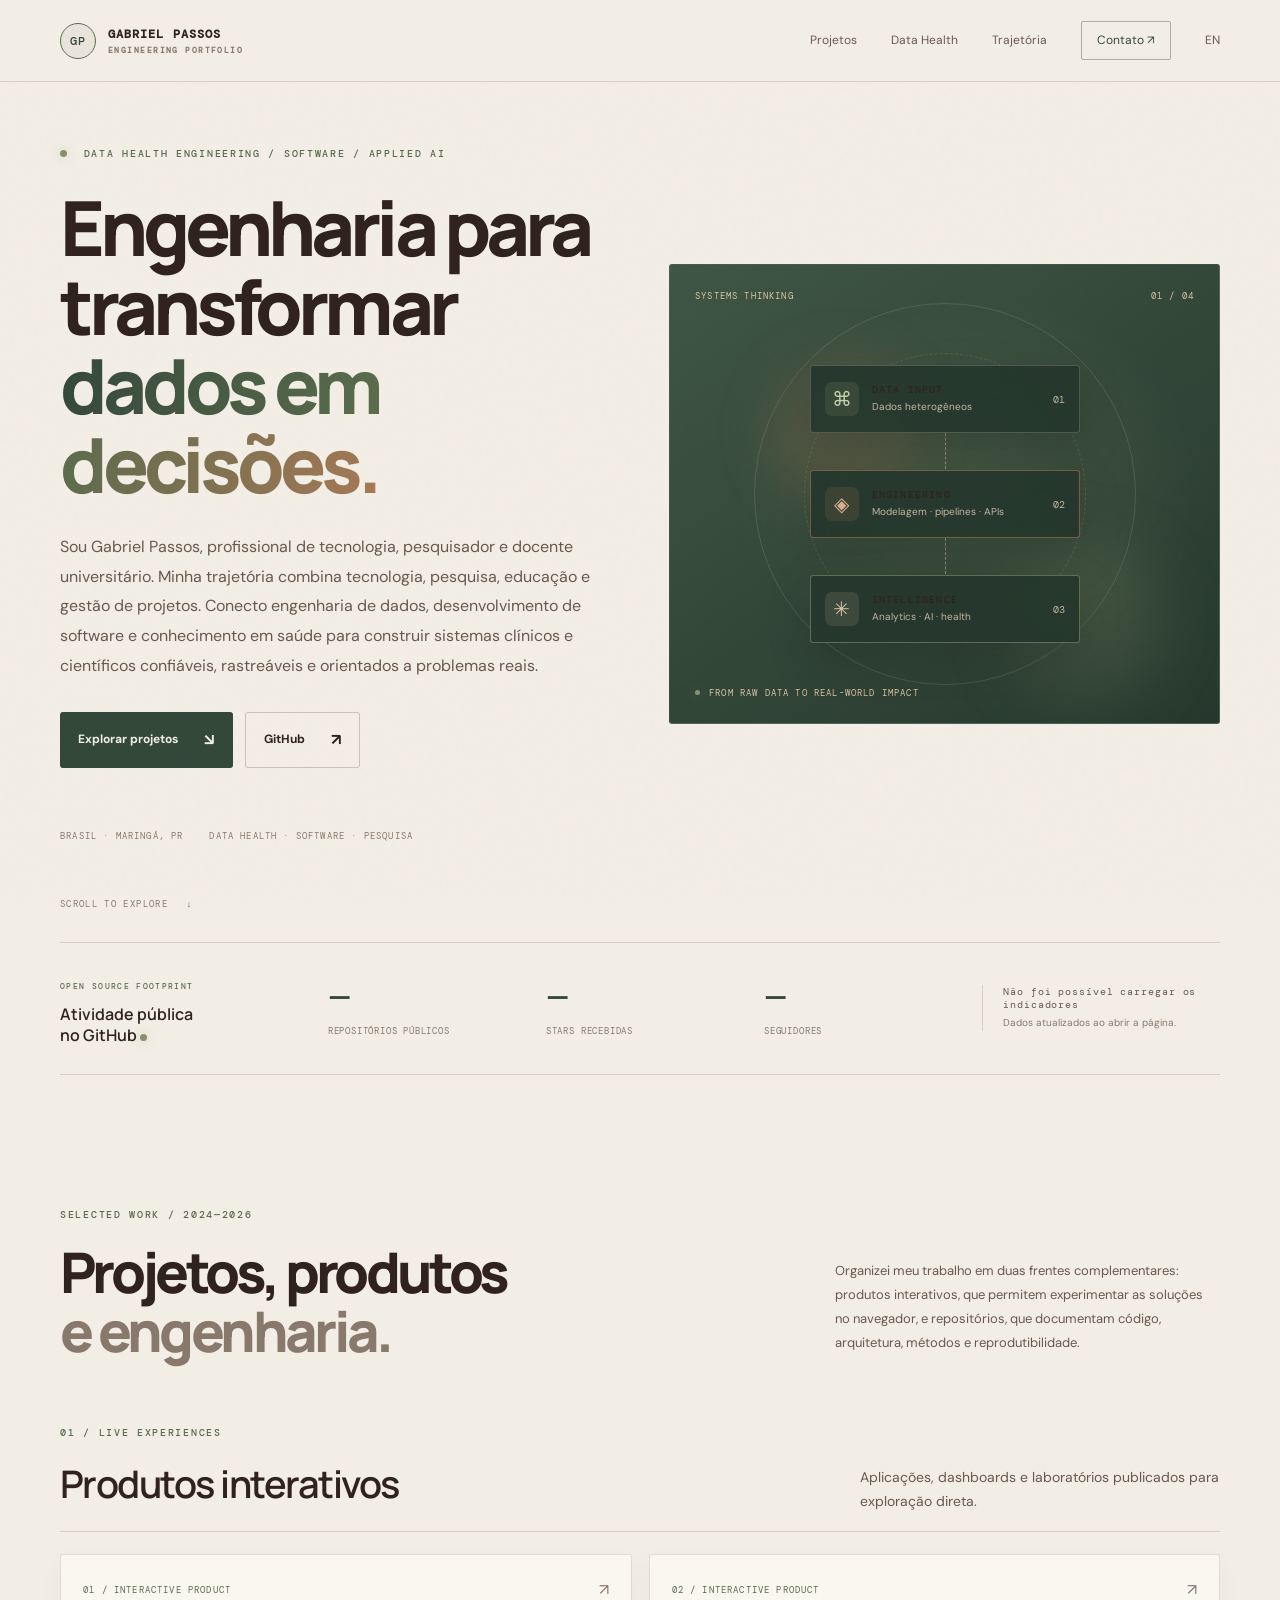
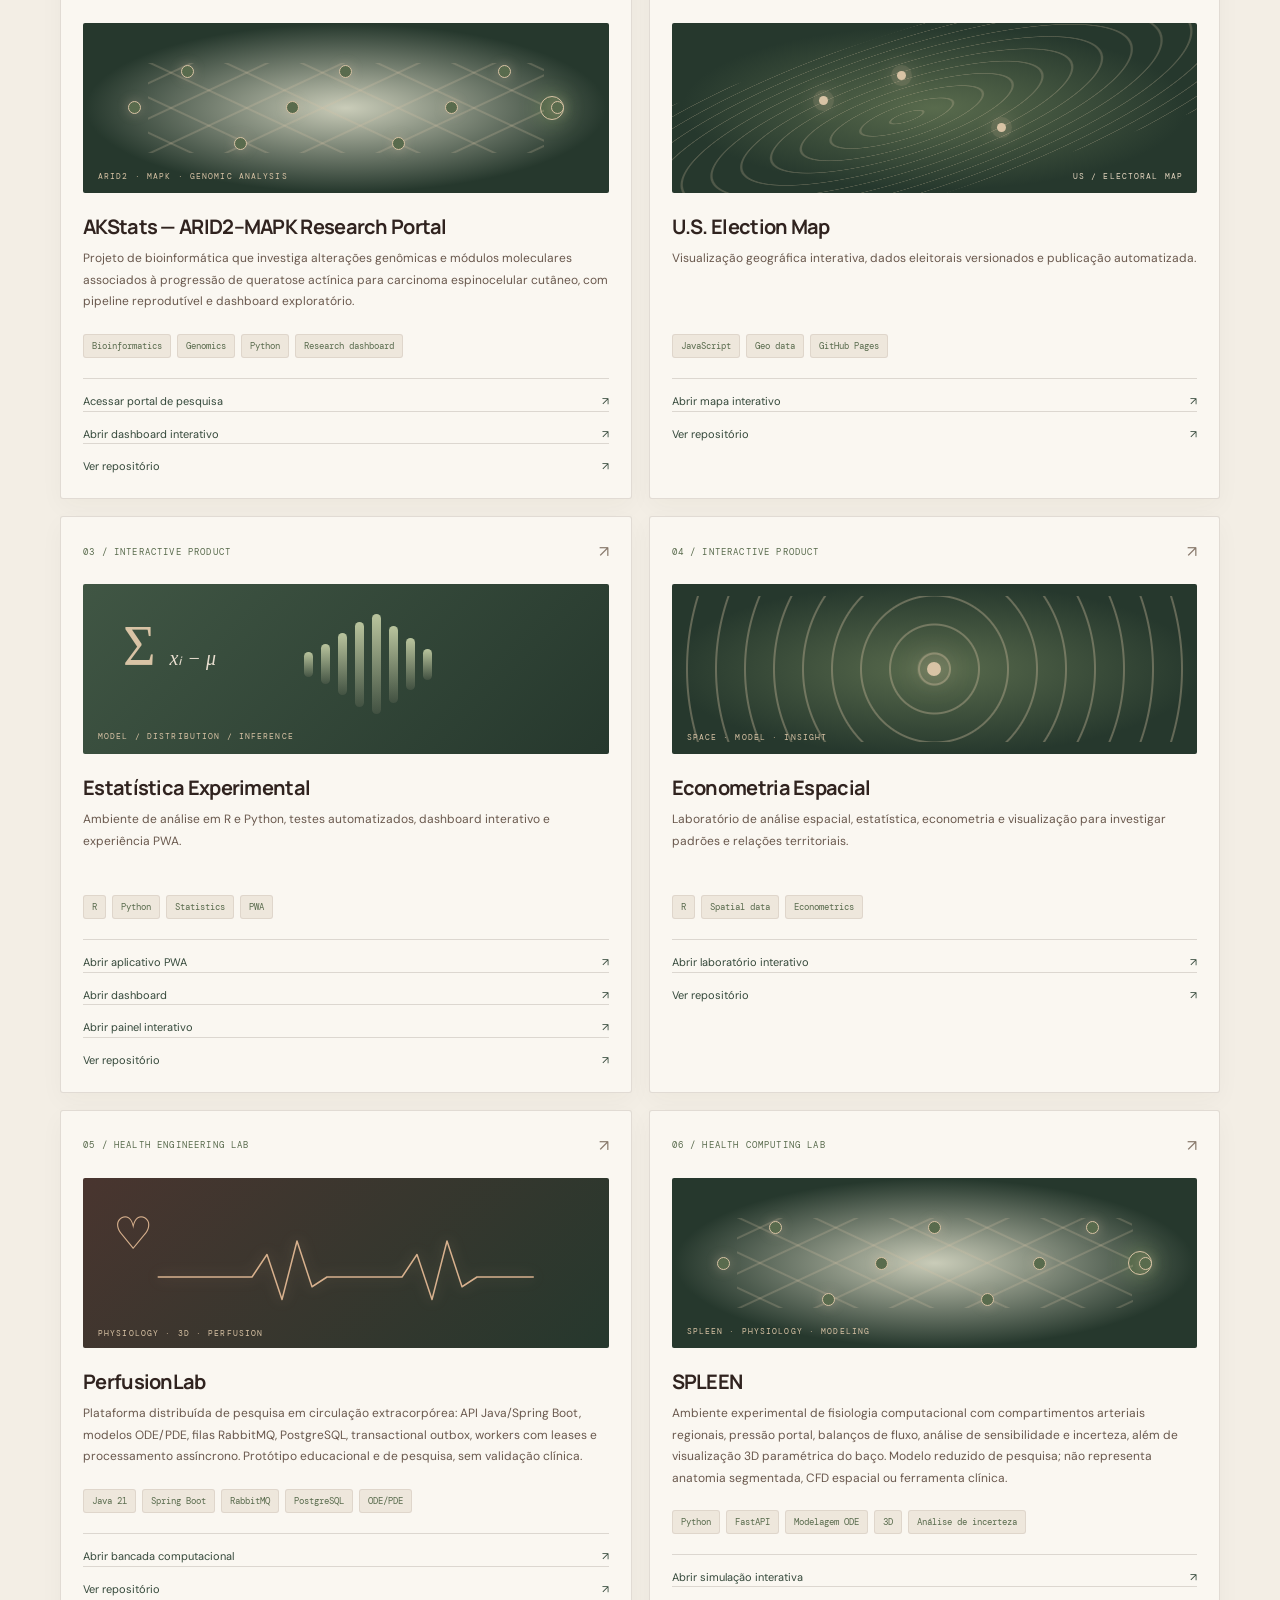
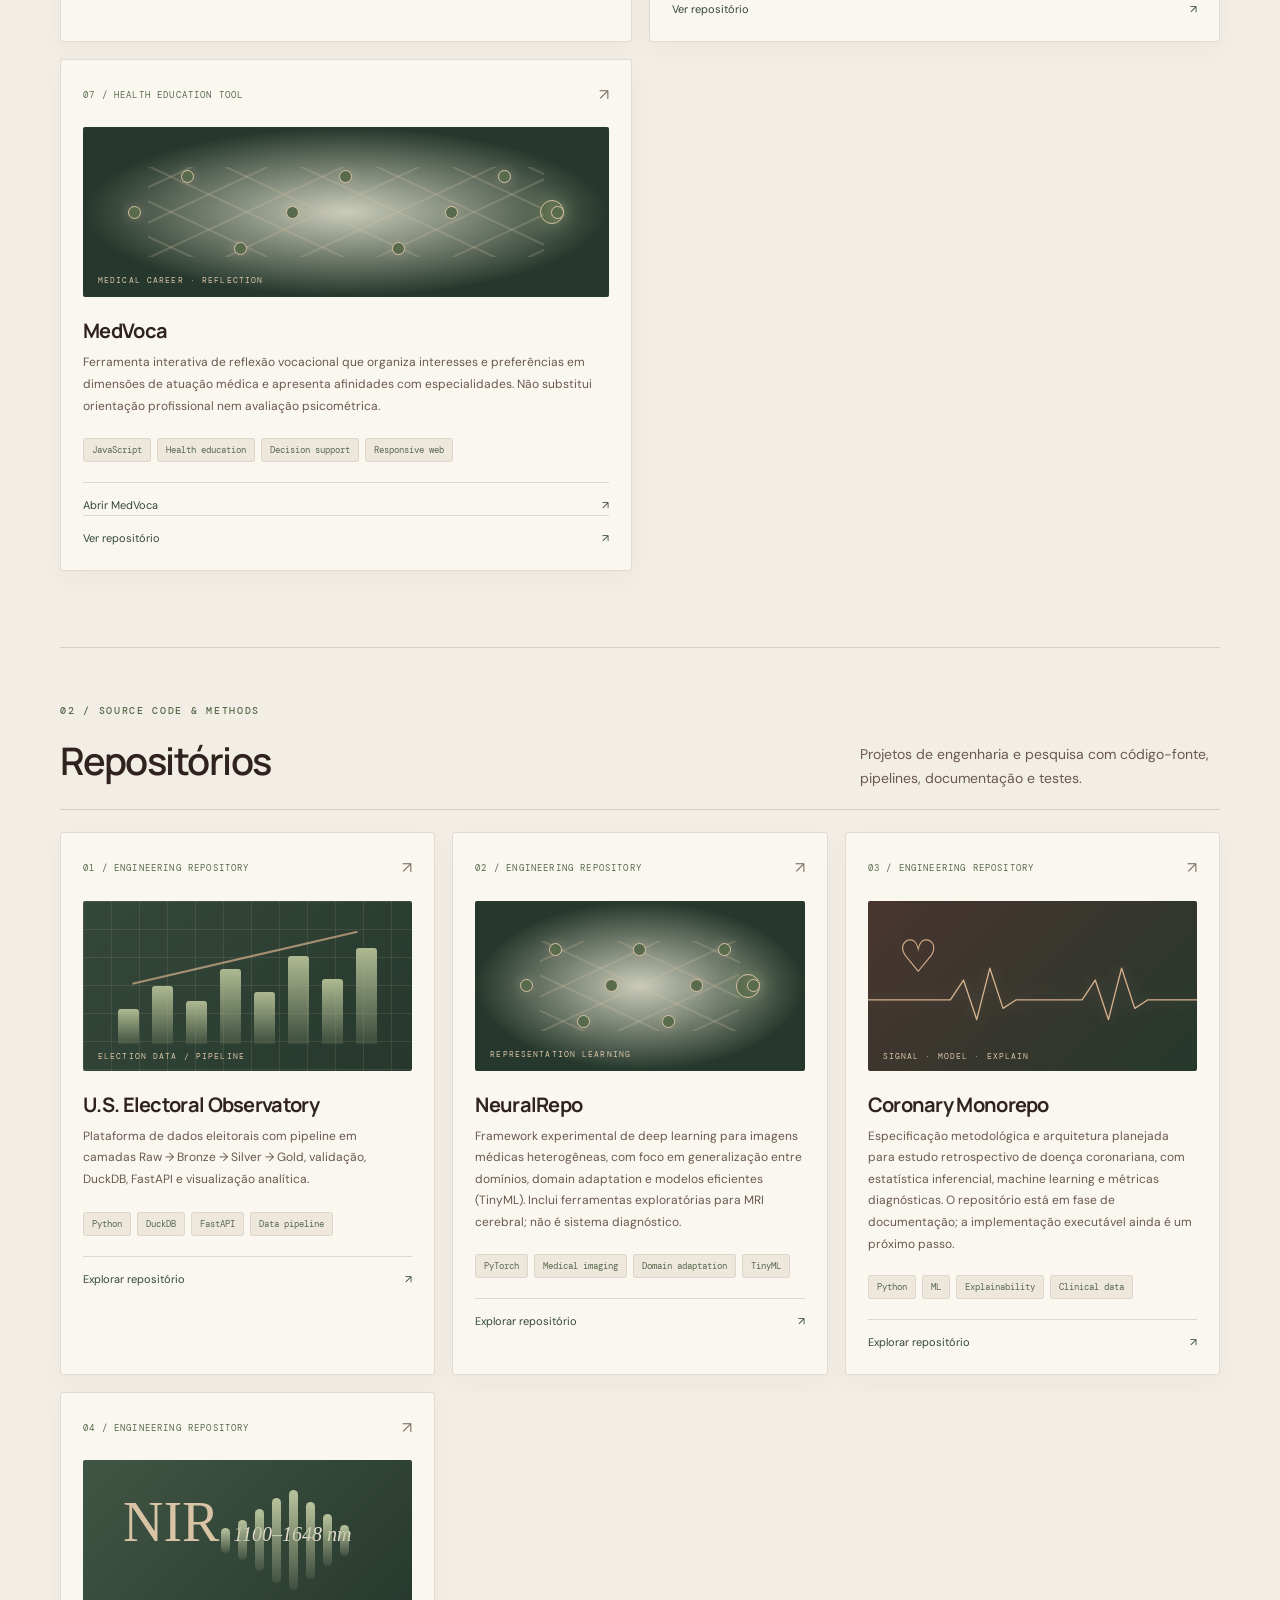
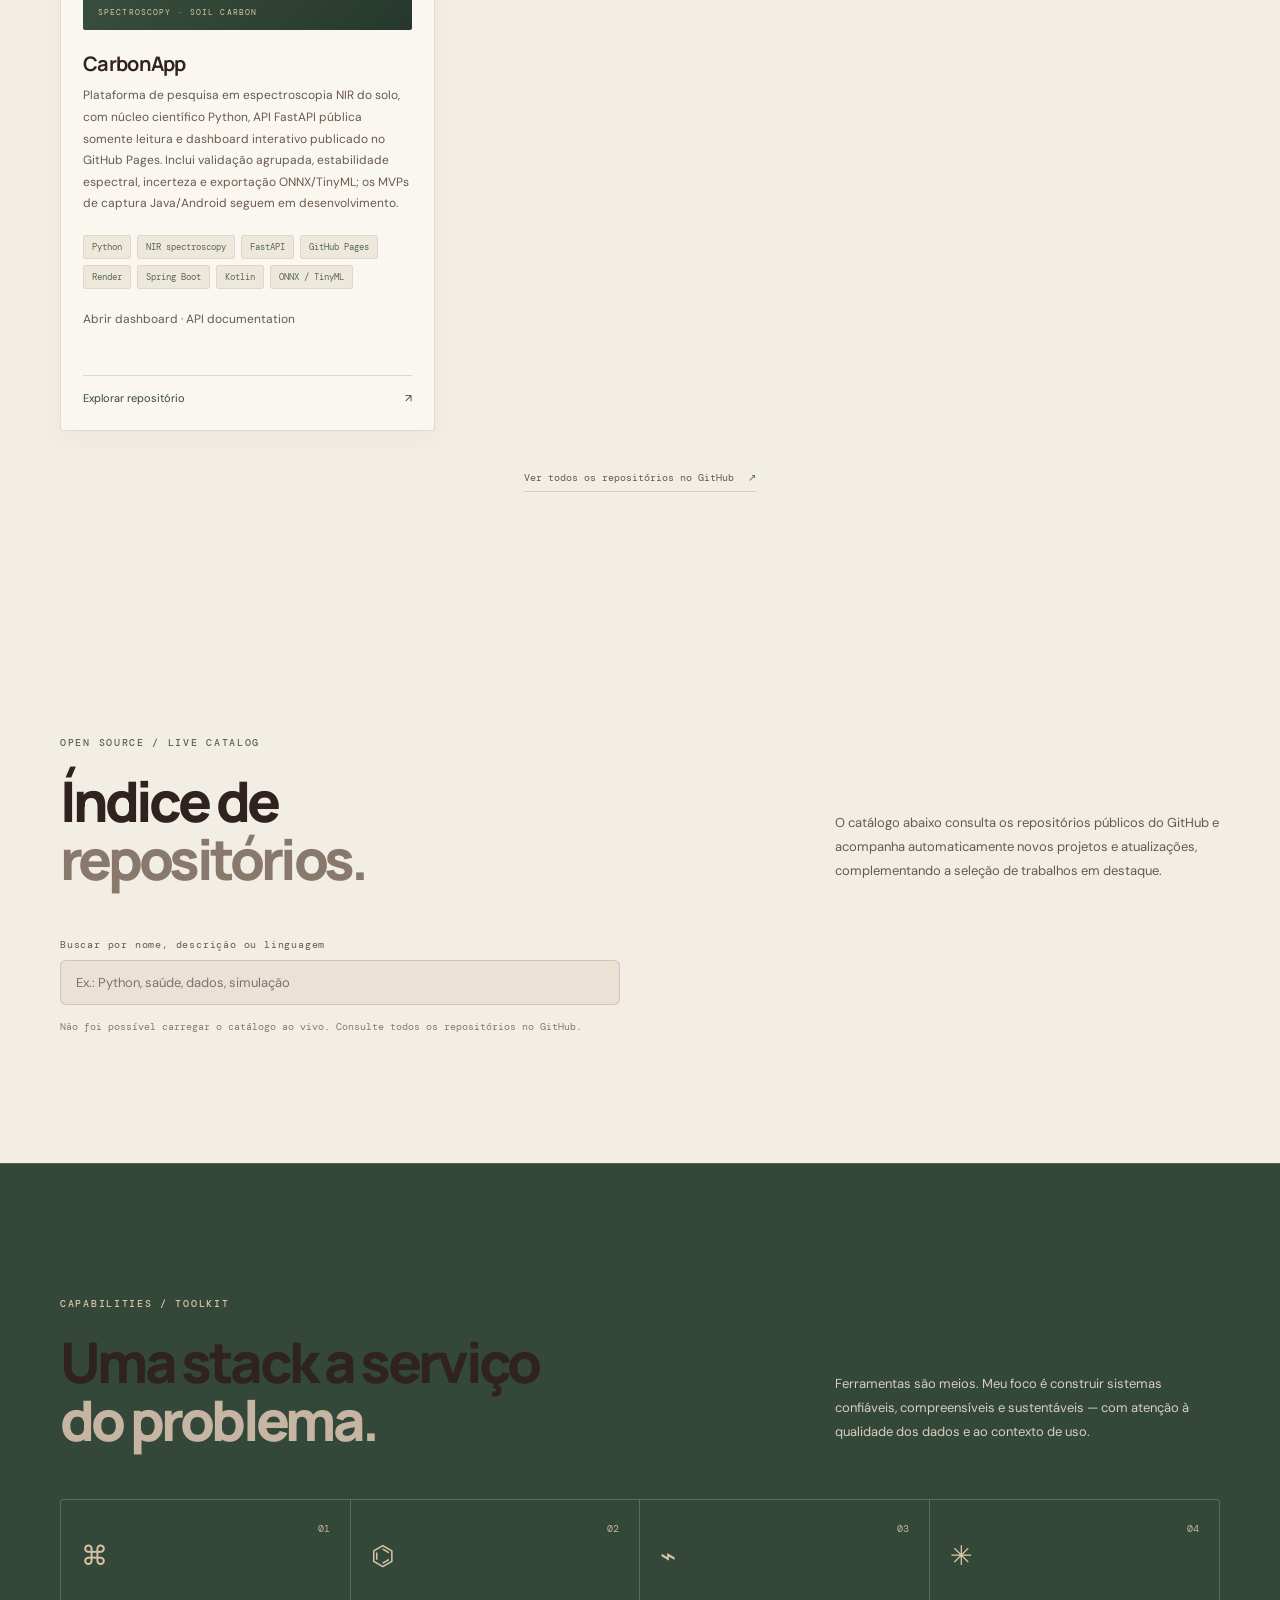
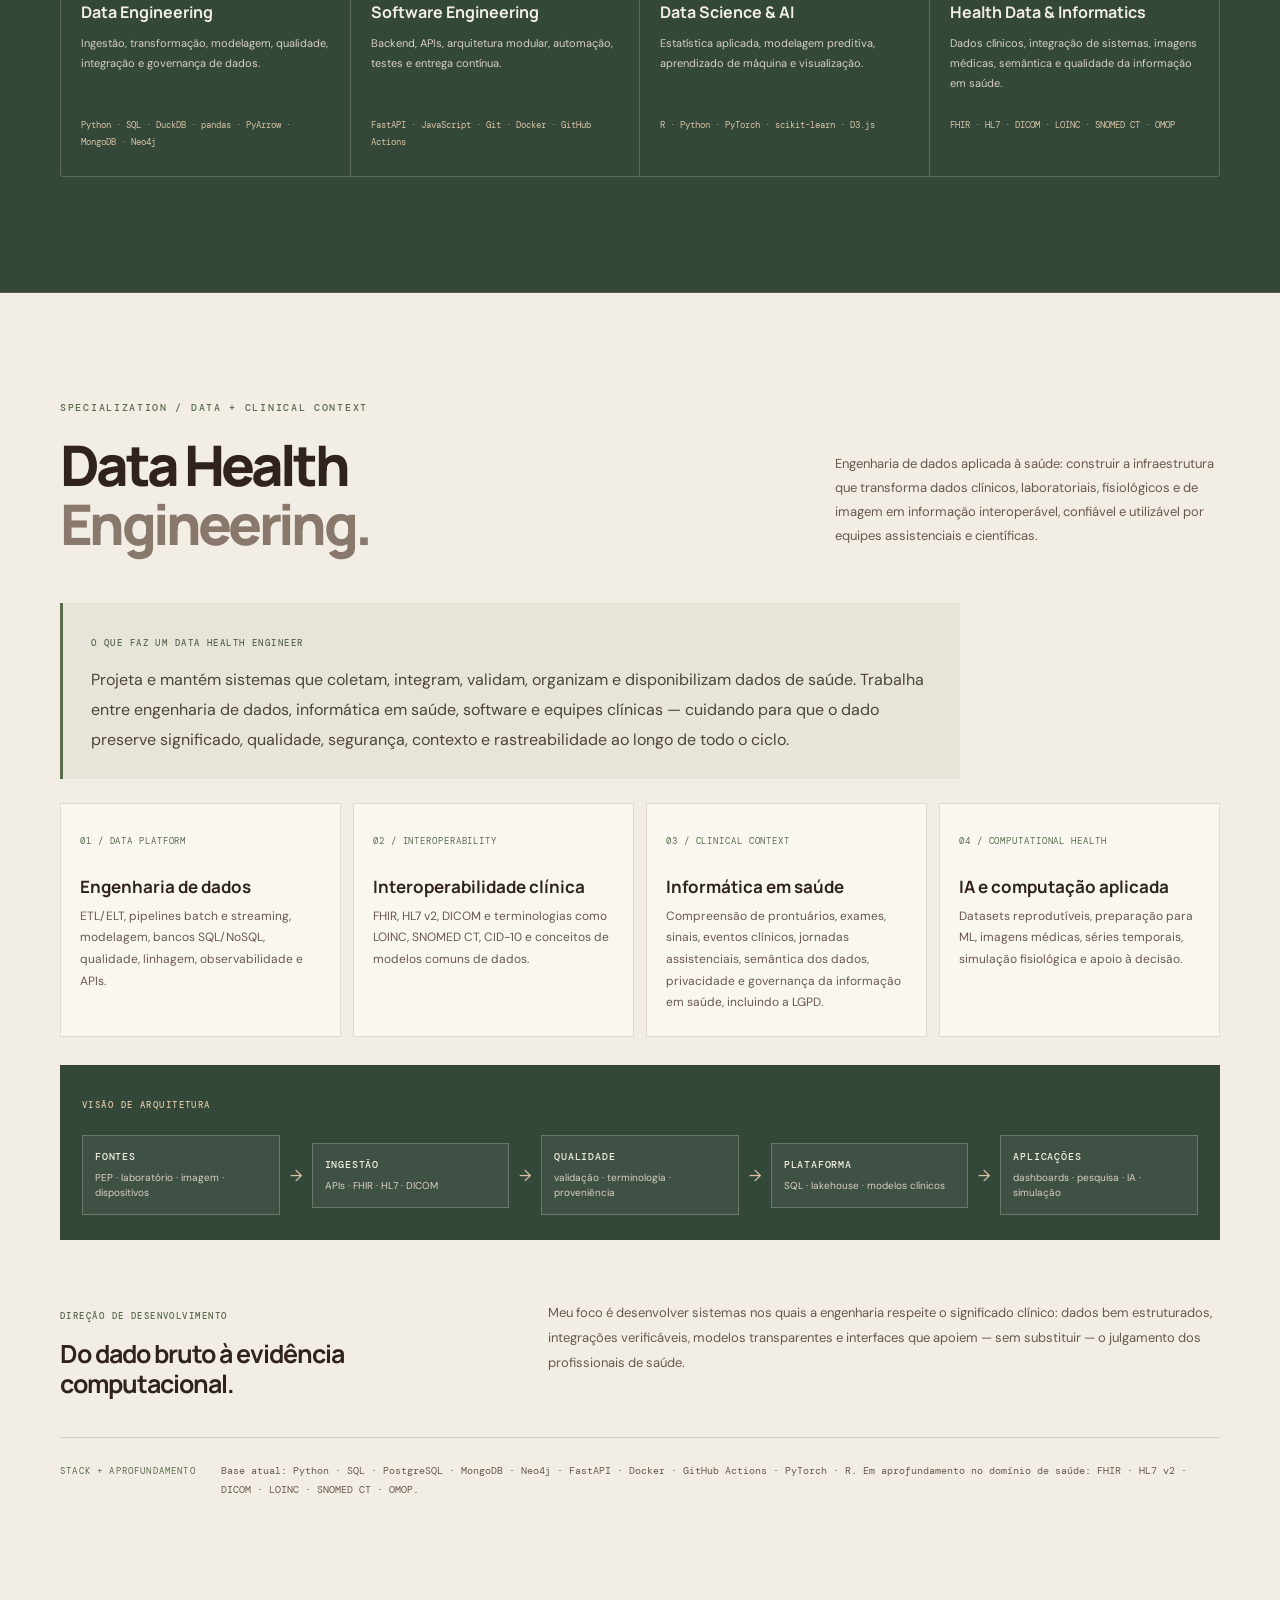
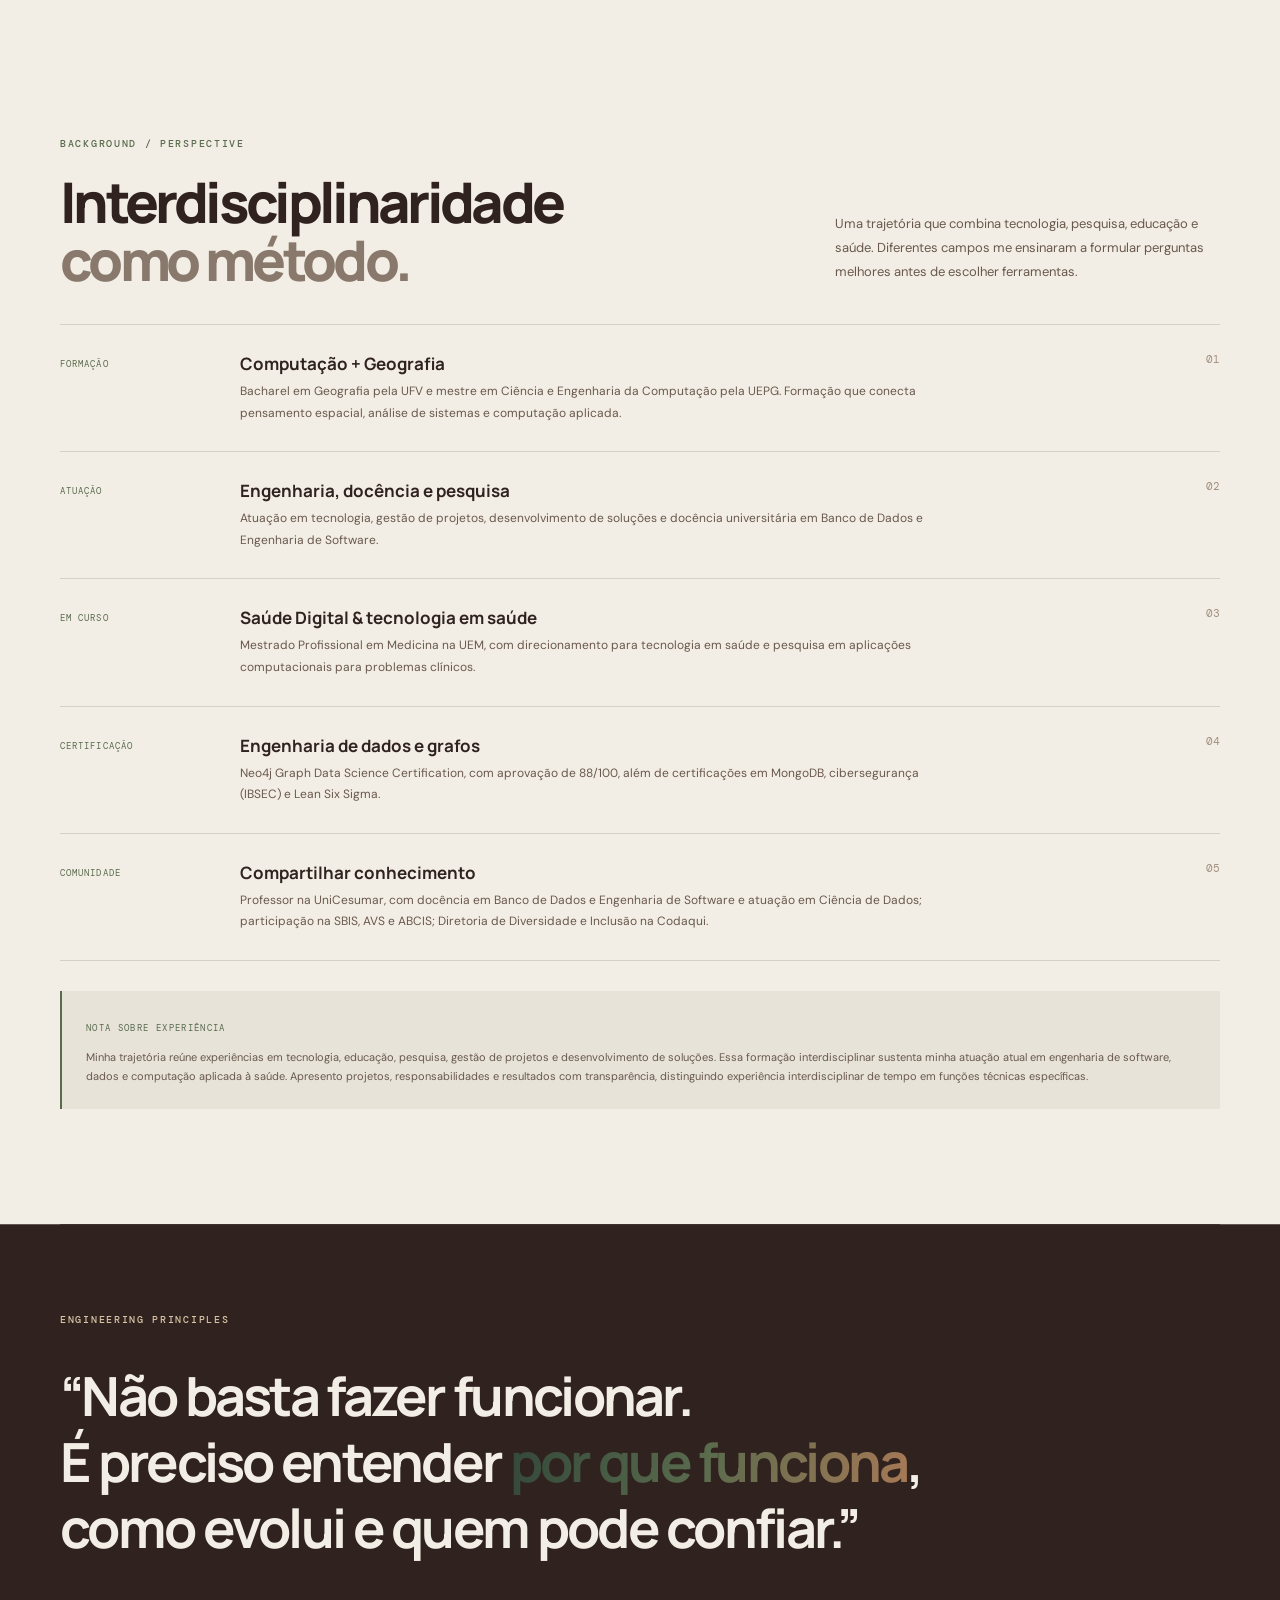
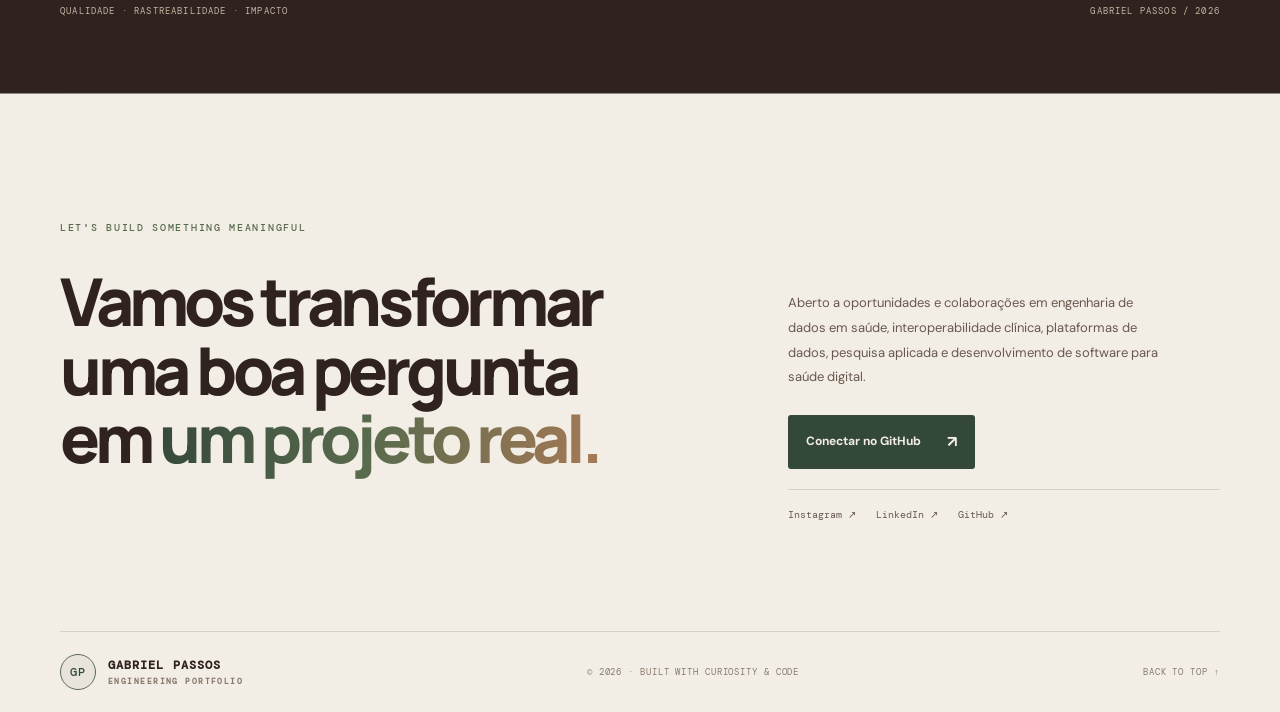
==== commit 131c3ca2: "Align coronary project description with implementation status" ====
--- a/portfolio/index.html
+++ b/portfolio/index.html
@@ -140,7 +140,7 @@
           <article class="project-card" data-category="health data research">
           <div class="project-top"><span class="project-type">03 / ENGINEERING REPOSITORY</span><span class="project-arrow">↗</span></div>
           <div class="project-art art-heart"><div class="heart-pulse">♡</div><svg viewBox="0 0 500 100" role="img" aria-label="Traçado ilustrativo de sinal"><path d="M0 52 H100 L125 52 L145 22 L165 82 L185 4 L205 65 L225 52 H300 L325 52 L345 22 L365 82 L385 4 L405 65 L425 52 H500"/></svg><span class="heart-caption">SIGNAL · MODEL · EXPLAIN</span></div>
-          <h3>Coronary Monorepo</h3><p>Pipeline retrospectivo e experimental com estatística inferencial, machine learning, calibração, métricas de acurácia diagnóstica, decision curve analysis e explicabilidade SHAP. Utiliza base pública/didática e não estima risco individual nem orienta conduta clínica.</p>
+          <h3>Coronary Monorepo</h3><p>Especificação metodológica e arquitetura planejada para estudo retrospectivo de doença coronariana, com estatística inferencial, machine learning e métricas diagnósticas. O repositório está em fase de documentação; a implementação executável ainda é um próximo passo.</p>
           <div class="tags"><span>Python</span><span>ML</span><span>Explainability</span><span>Clinical data</span></div>
           <a class="project-link" href="https://github.com/iamdatagabs/coronary_monorepo" target="_blank" rel="noreferrer">Explorar repositório <b>↗</b></a>
         </article>
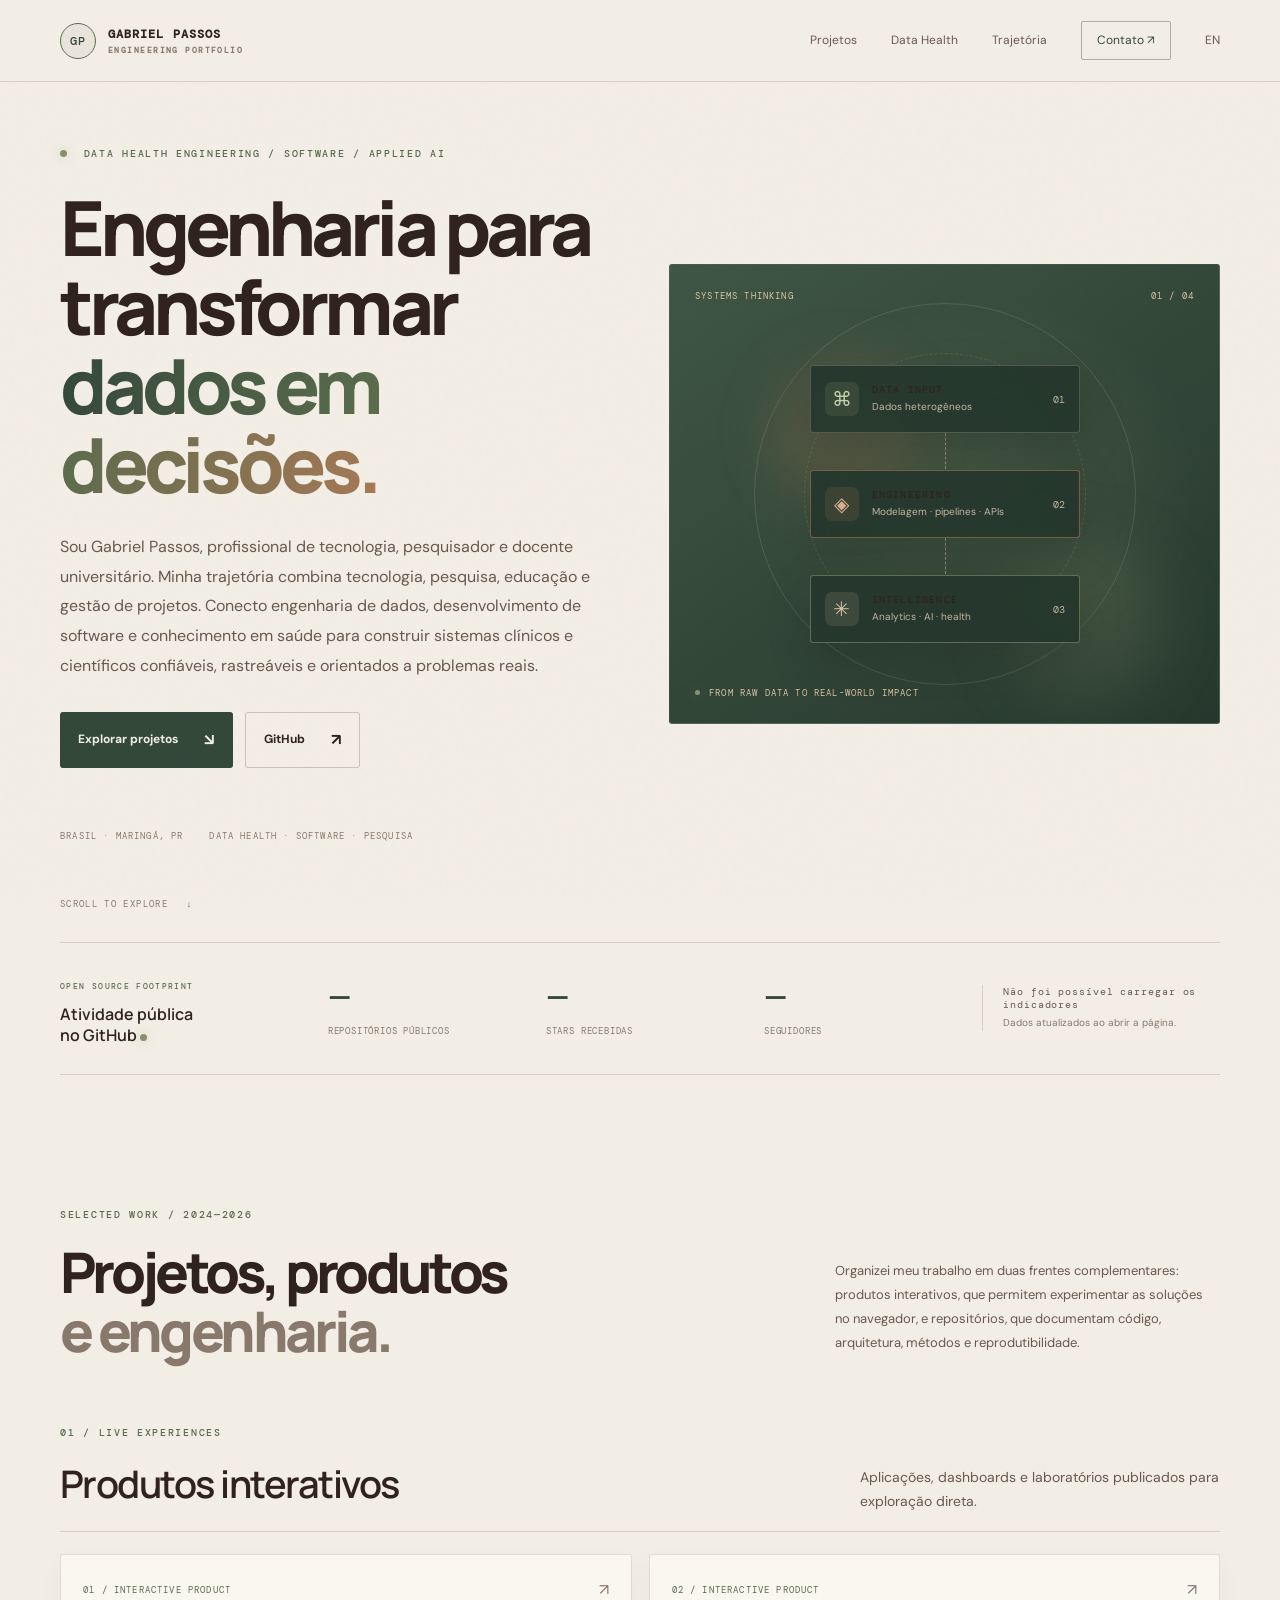
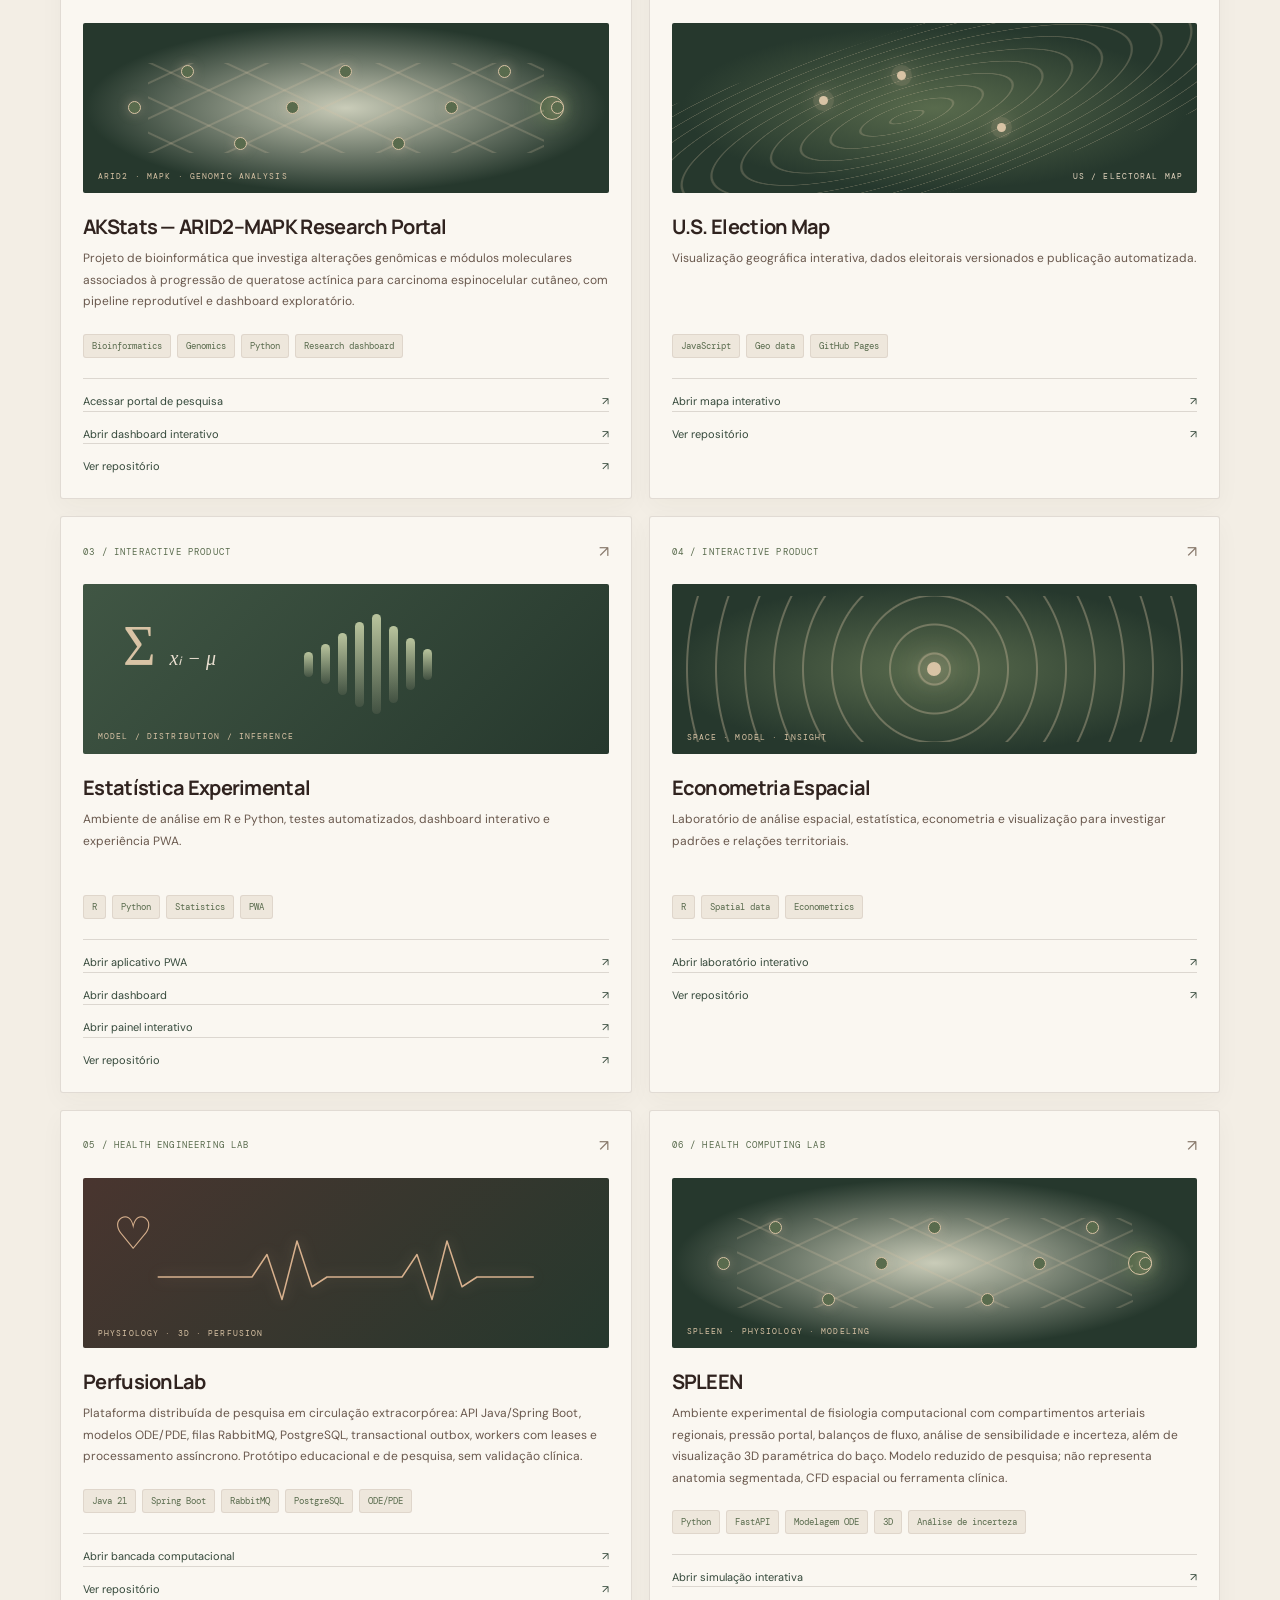
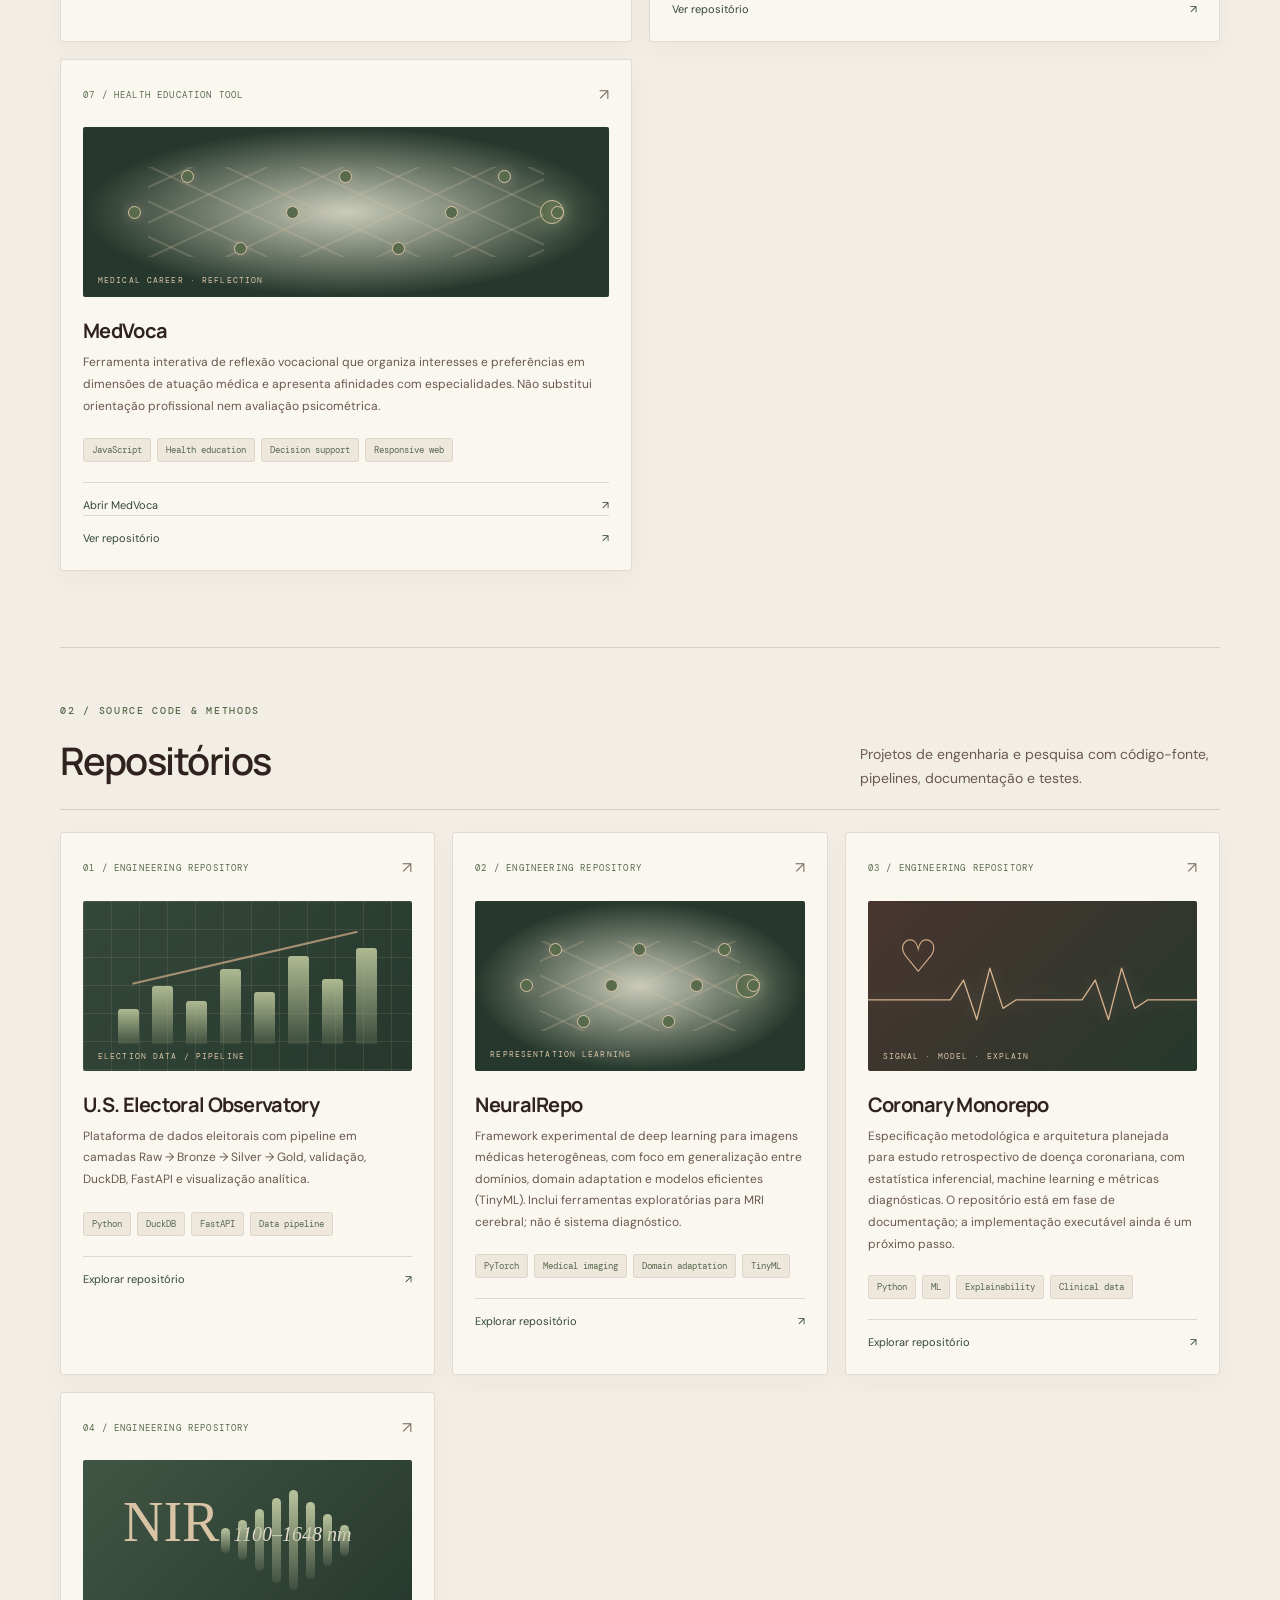
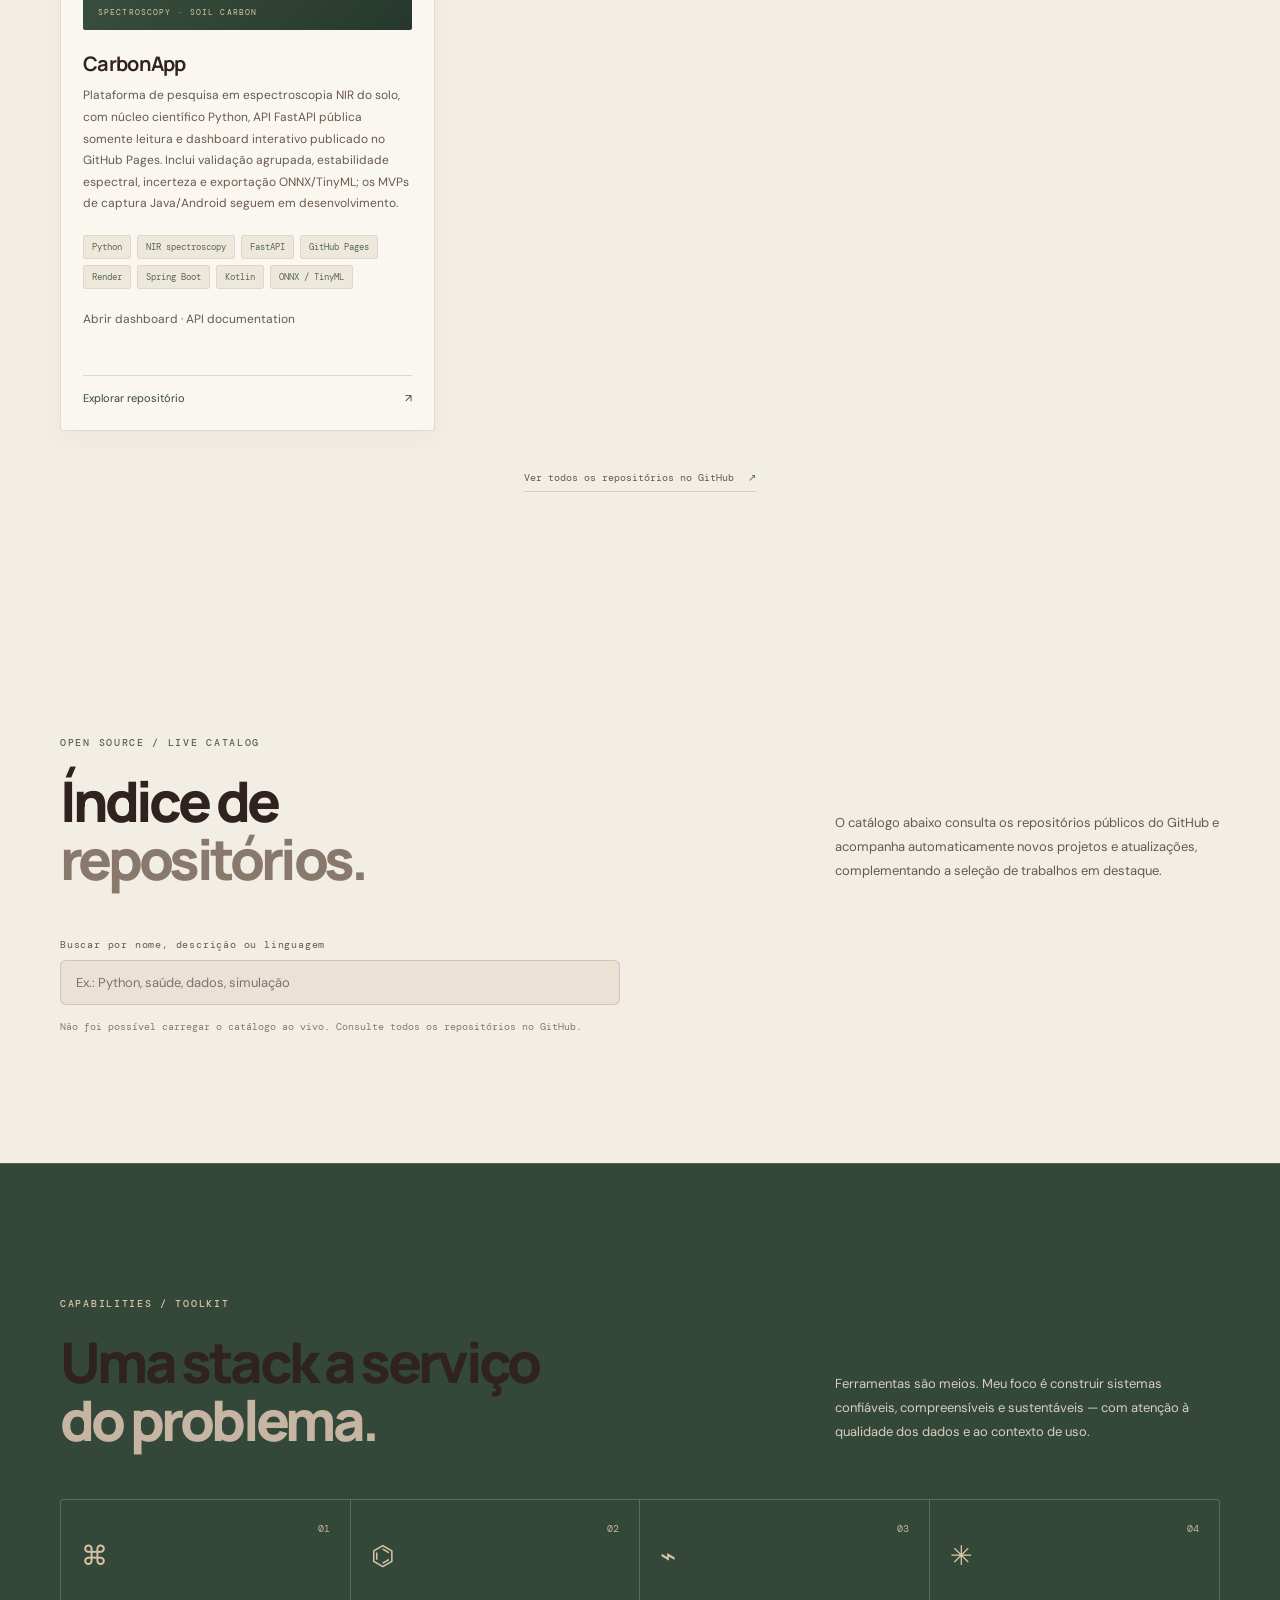
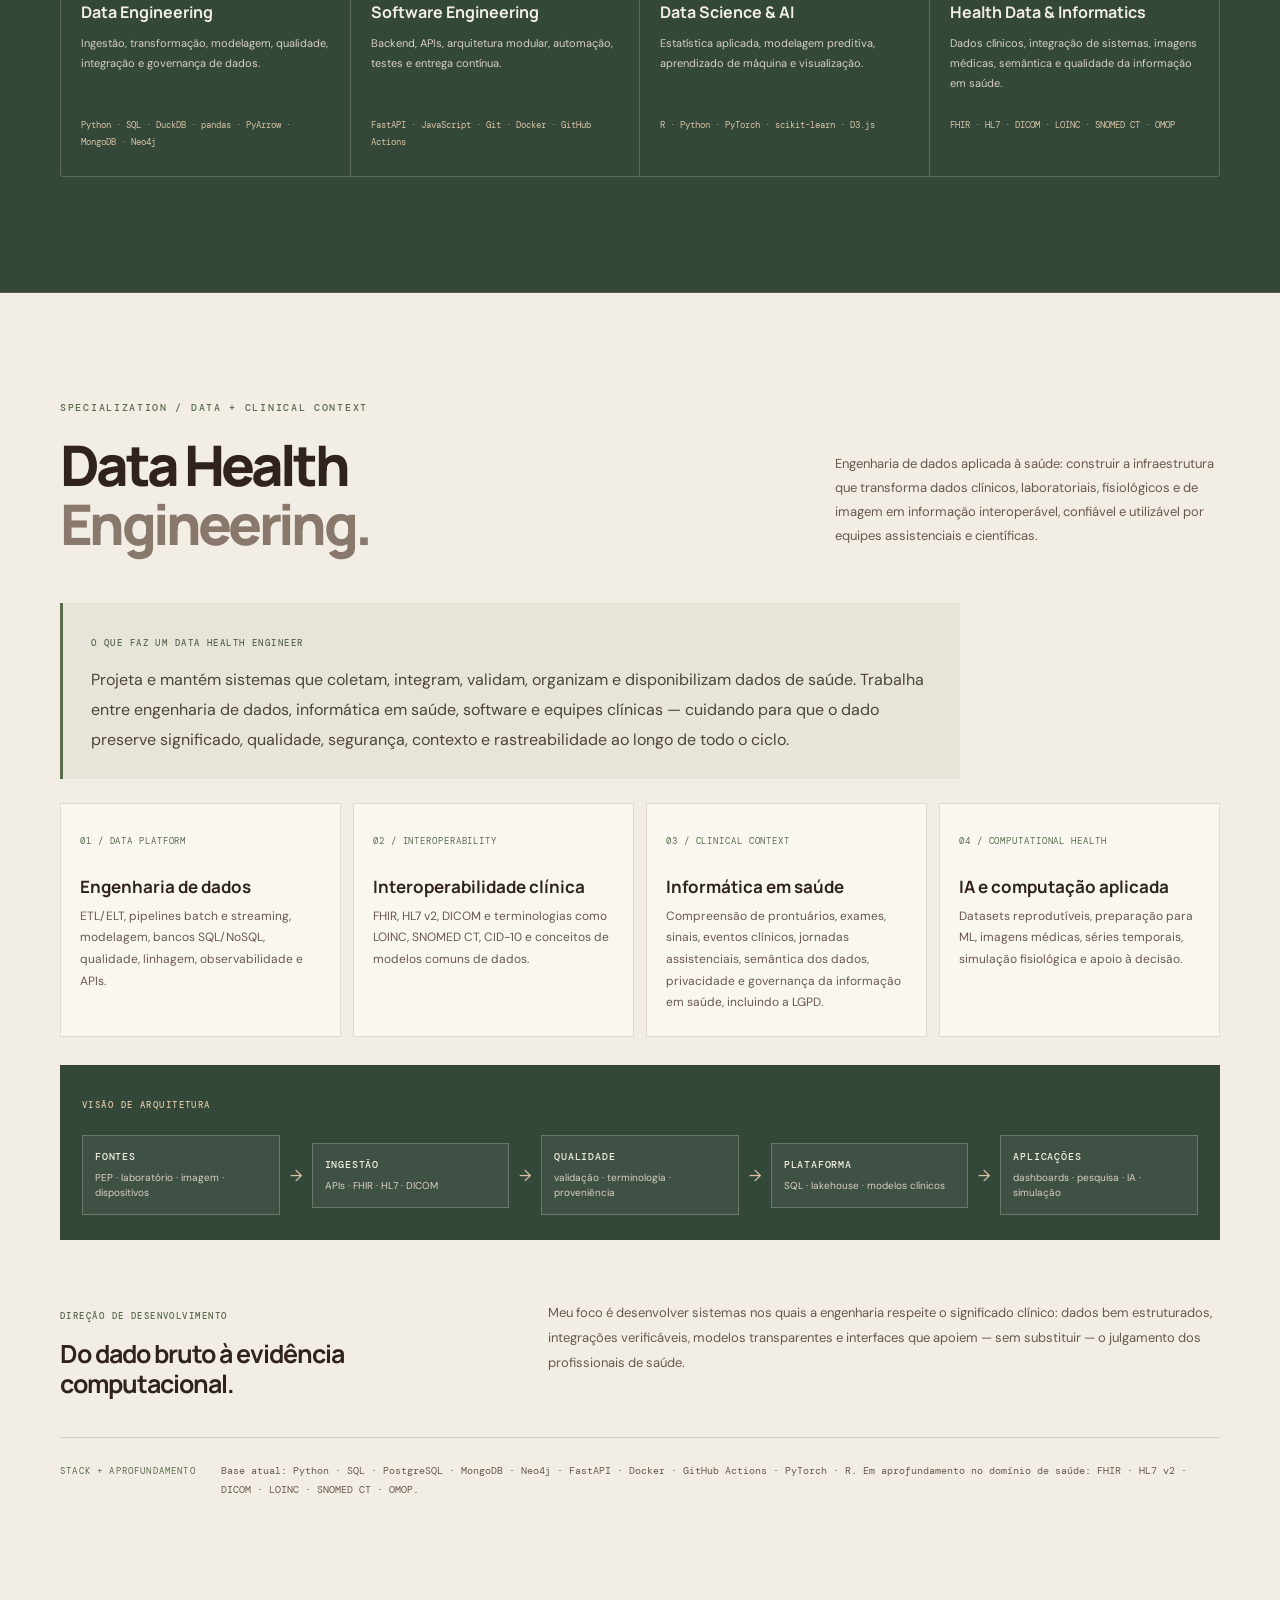
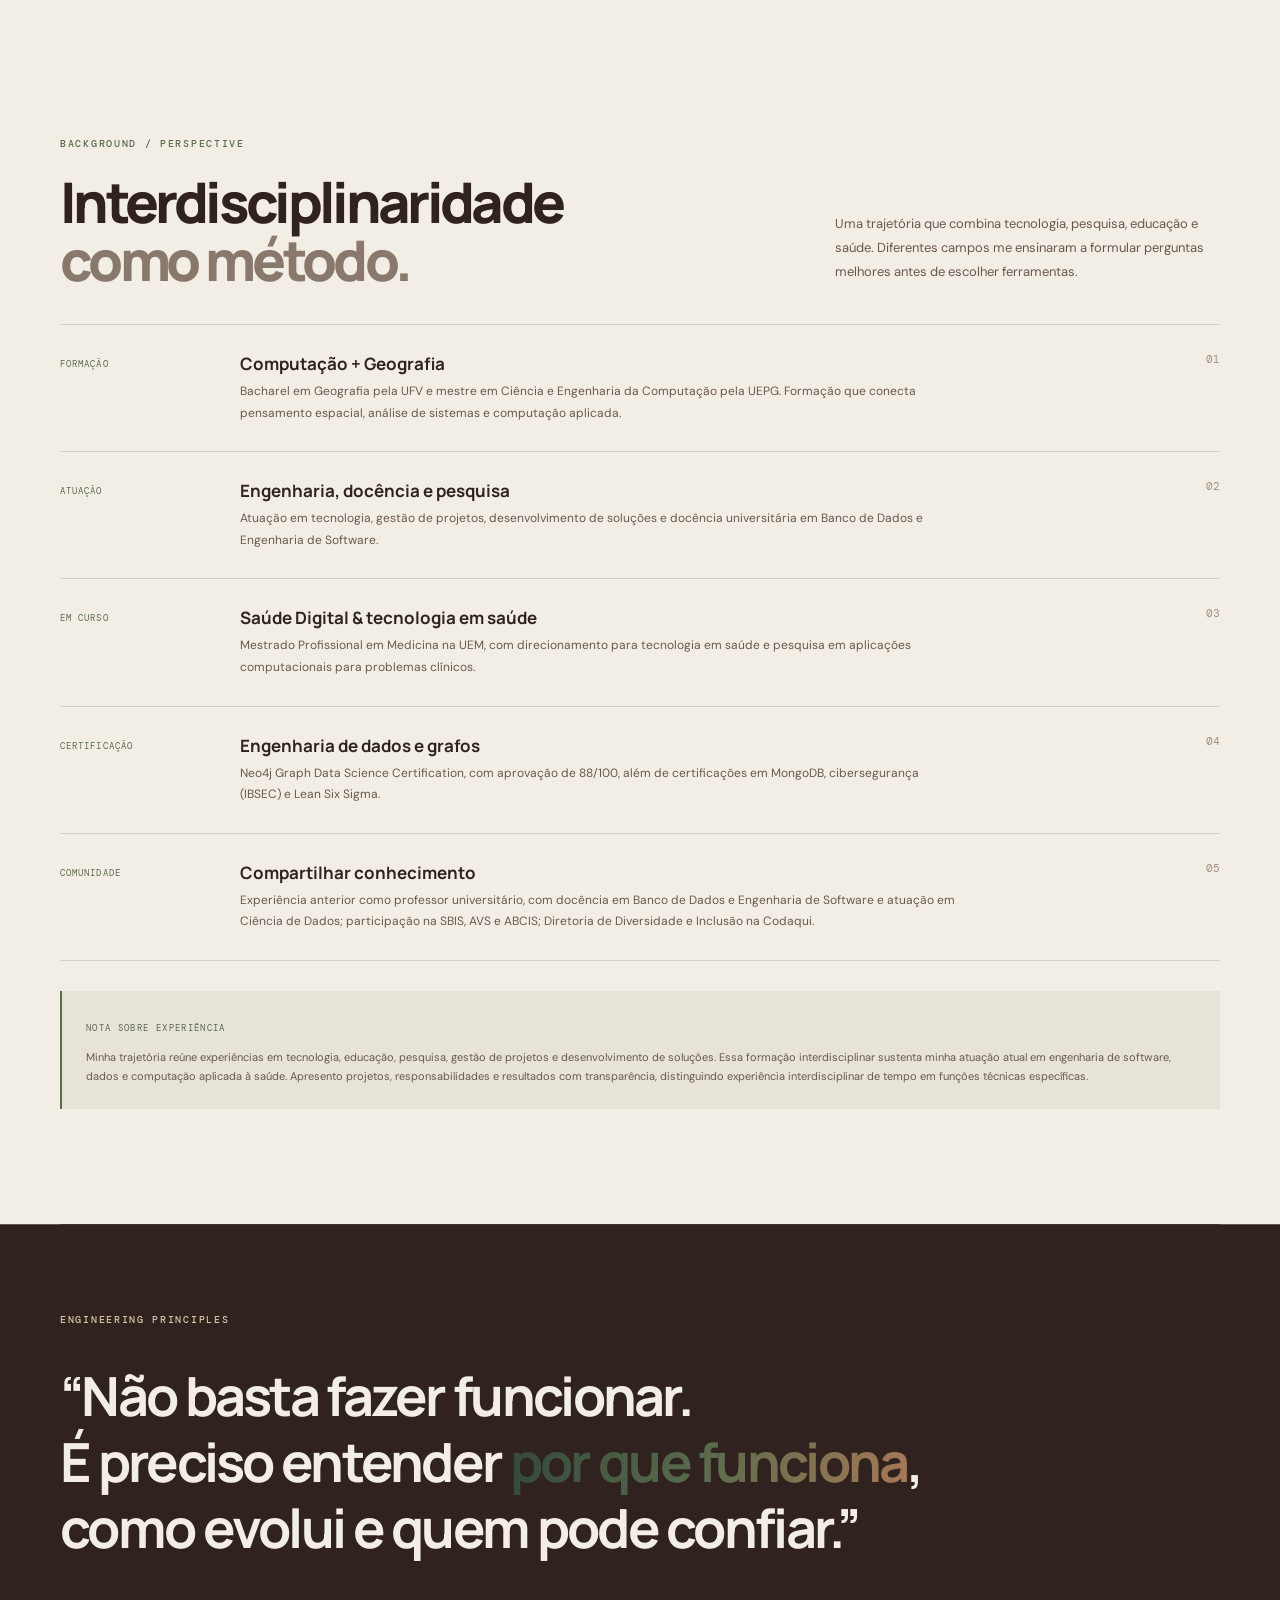
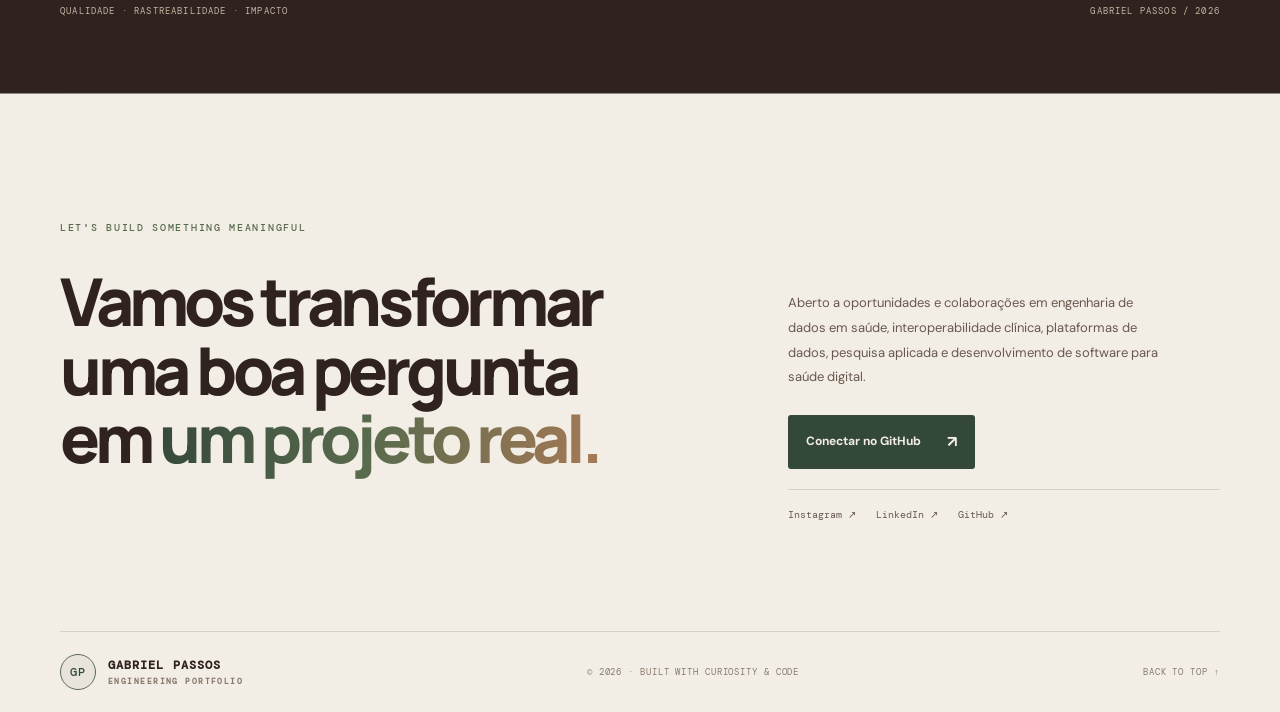
==== commit e2296aa3: "Update academic teaching status" ====
--- a/portfolio/index.html
+++ b/portfolio/index.html
@@ -215,7 +215,7 @@
         <div class="timeline-row"><span class="timeline-date">ATUAÇÃO</span><div><h3>Engenharia, docência e pesquisa</h3><p>Atuação em tecnologia, gestão de projetos, desenvolvimento de soluções e docência universitária em Banco de Dados e Engenharia de Software.</p></div><span class="timeline-index">02</span></div>
         <div class="timeline-row"><span class="timeline-date">EM CURSO</span><div><h3>Saúde Digital & tecnologia em saúde</h3><p>Mestrado Profissional em Medicina na UEM, com direcionamento para tecnologia em saúde e pesquisa em aplicações computacionais para problemas clínicos.</p></div><span class="timeline-index">03</span></div>
         <div class="timeline-row"><span class="timeline-date">CERTIFICAÇÃO</span><div><h3>Engenharia de dados e grafos</h3><p>Neo4j Graph Data Science Certification, com aprovação de 88/100, além de certificações em MongoDB, cibersegurança (IBSEC) e Lean Six Sigma.</p></div><span class="timeline-index">04</span></div>
-        <div class="timeline-row"><span class="timeline-date">COMUNIDADE</span><div><h3>Compartilhar conhecimento</h3><p>Professor na UniCesumar, com docência em Banco de Dados e Engenharia de Software e atuação em Ciência de Dados; participação na SBIS, AVS e ABCIS; Diretoria de Diversidade e Inclusão na Codaqui.</p></div><span class="timeline-index">05</span></div>
+        <div class="timeline-row"><span class="timeline-date">COMUNIDADE</span><div><h3>Compartilhar conhecimento</h3><p>Experiência anterior como professor universitário, com docência em Banco de Dados e Engenharia de Software e atuação em Ciência de Dados; participação na SBIS, AVS e ABCIS; Diretoria de Diversidade e Inclusão na Codaqui.</p></div><span class="timeline-index">05</span></div>
       </div>
       <div class="positioning-note"><span>NOTA SOBRE EXPERIÊNCIA</span><p>Minha trajetória reúne experiências em tecnologia, educação, pesquisa, gestão de projetos e desenvolvimento de soluções. Essa formação interdisciplinar sustenta minha atuação atual em engenharia de software, dados e computação aplicada à saúde. Apresento projetos, responsabilidades e resultados com transparência, distinguindo experiência interdisciplinar de tempo em funções técnicas específicas.</p></div>
     </section>
